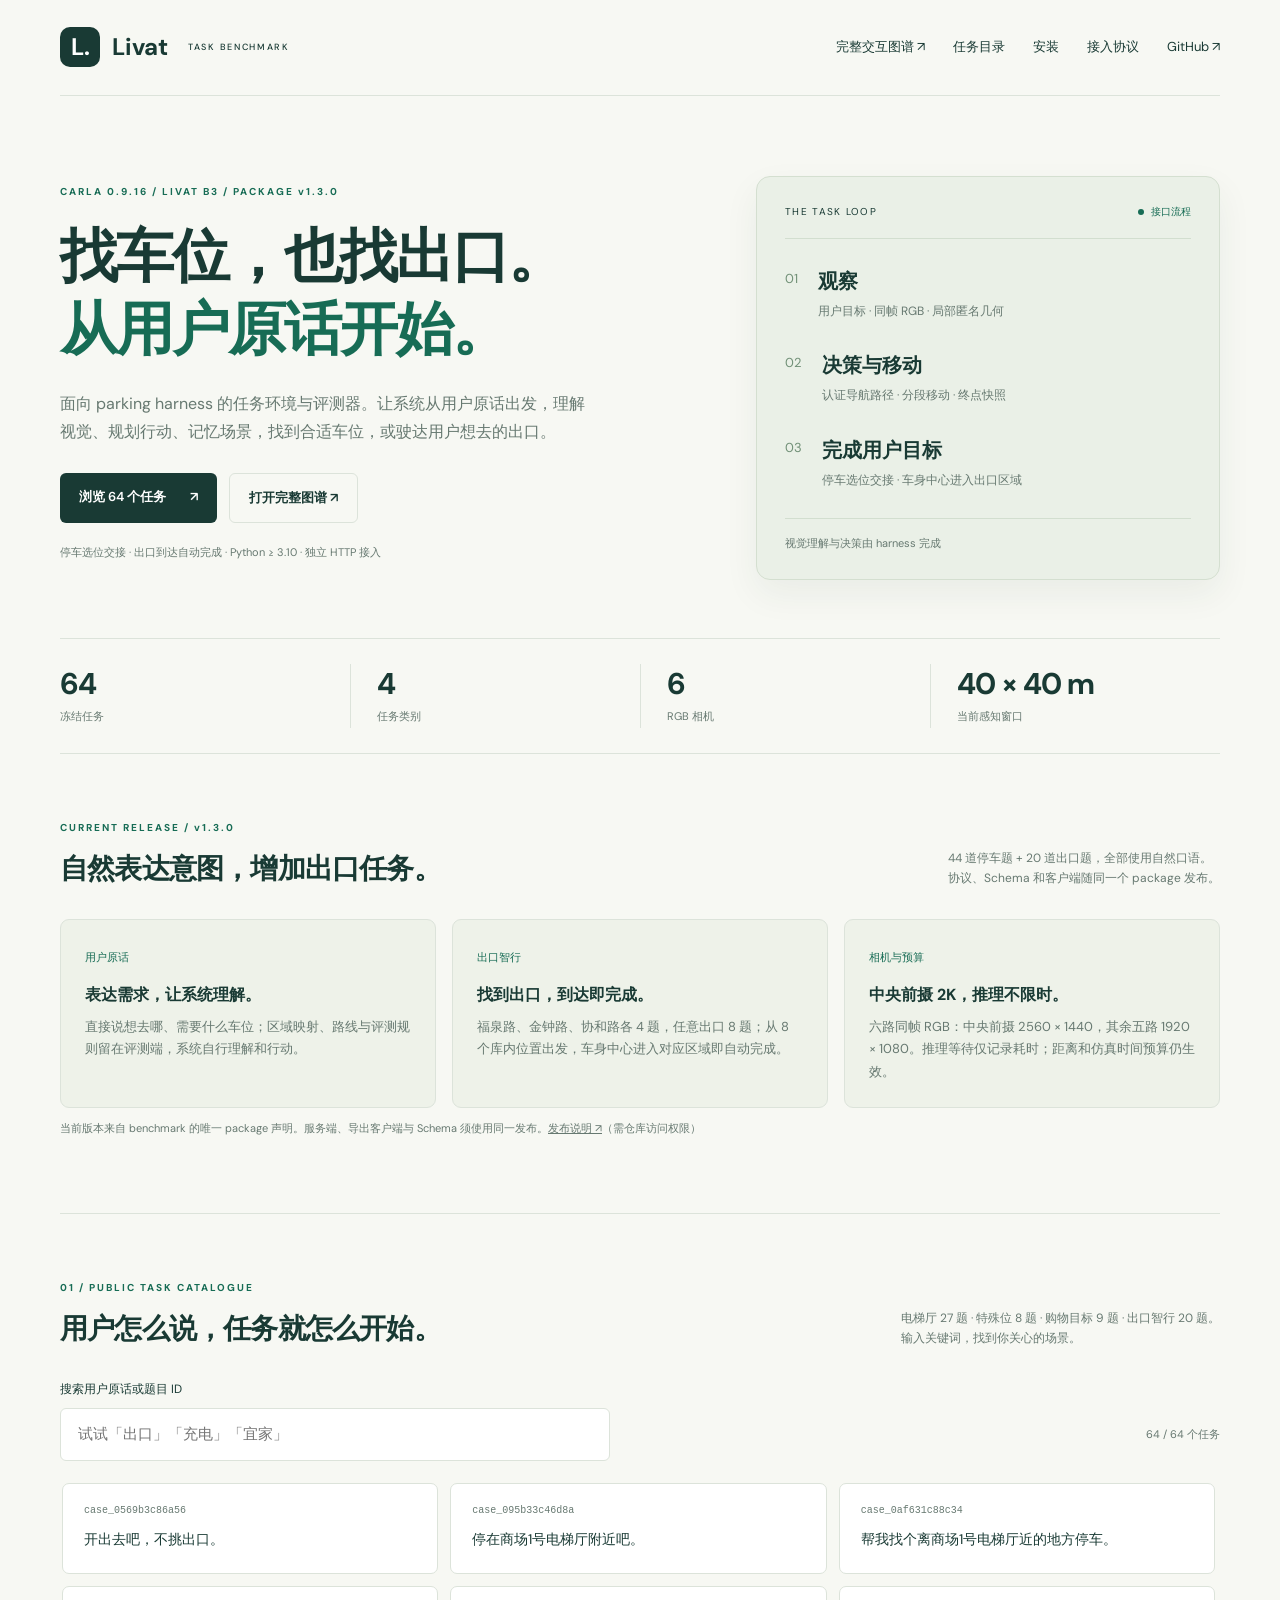
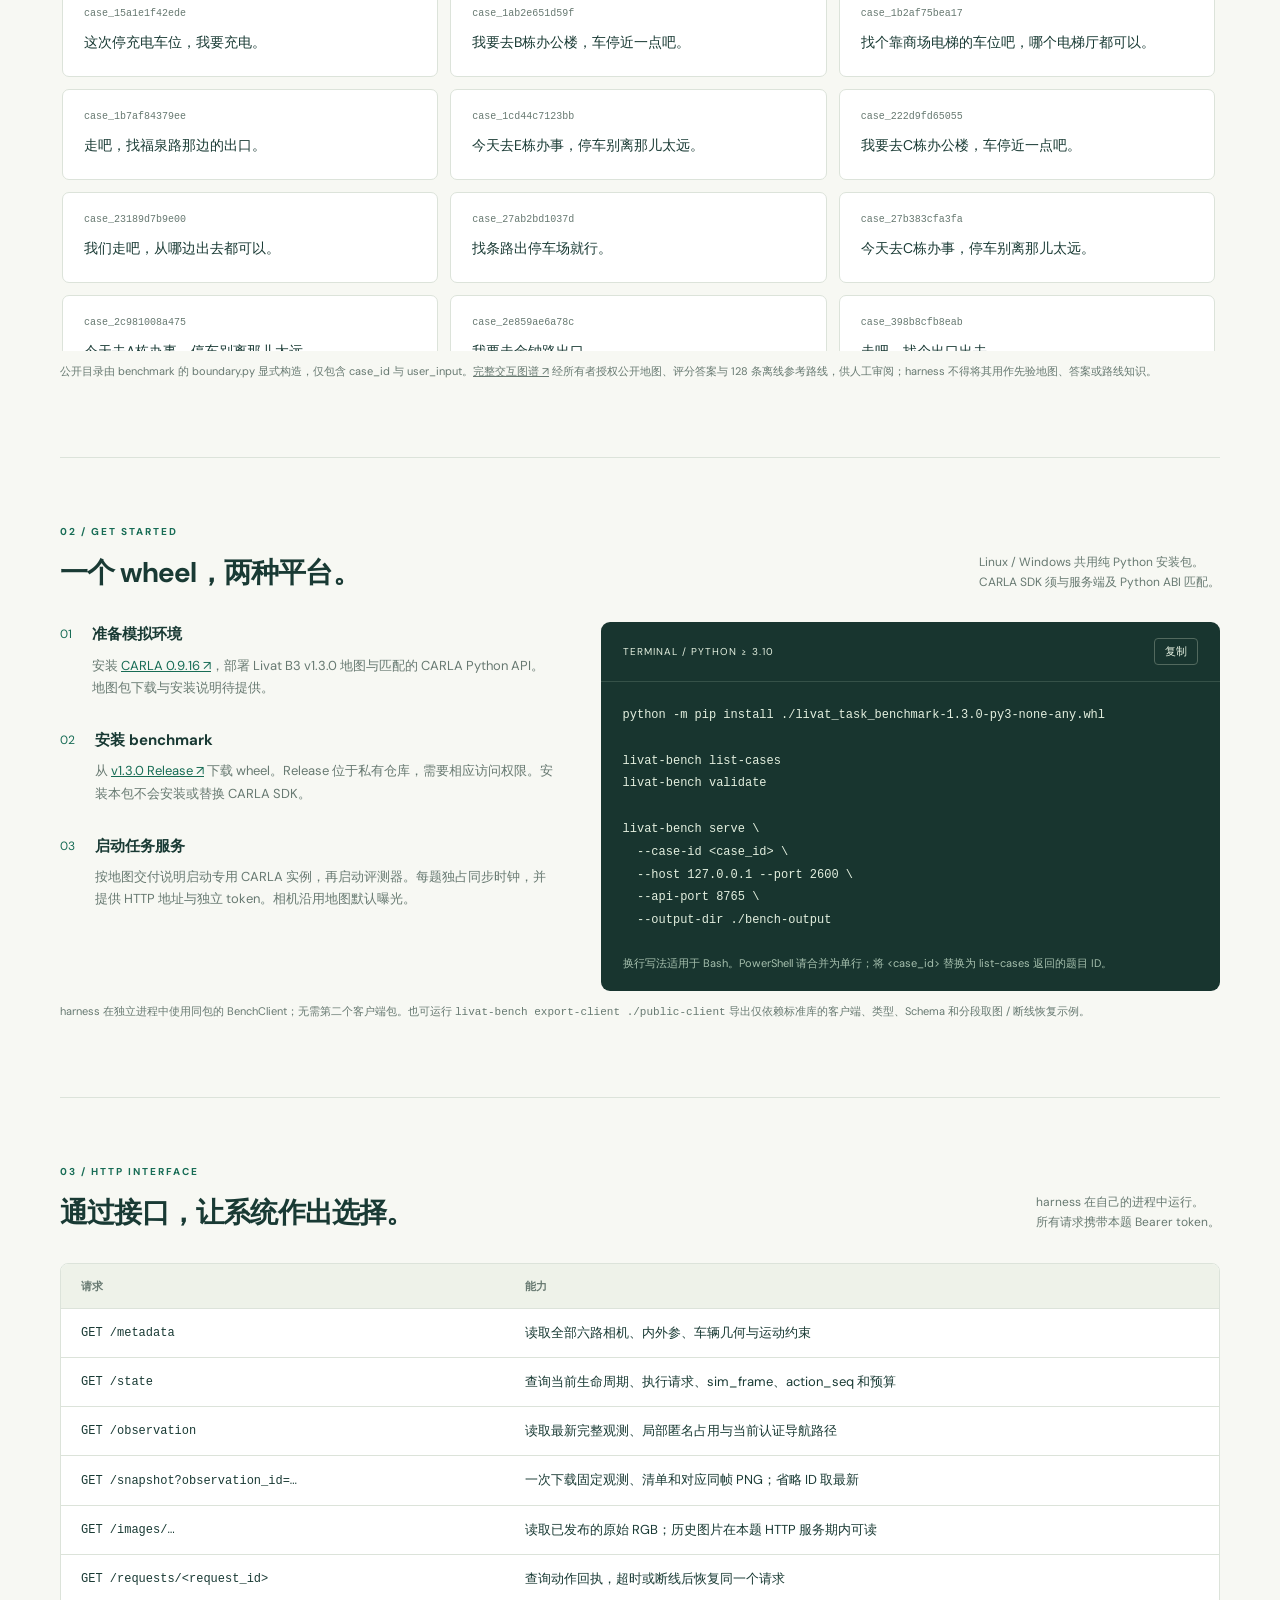
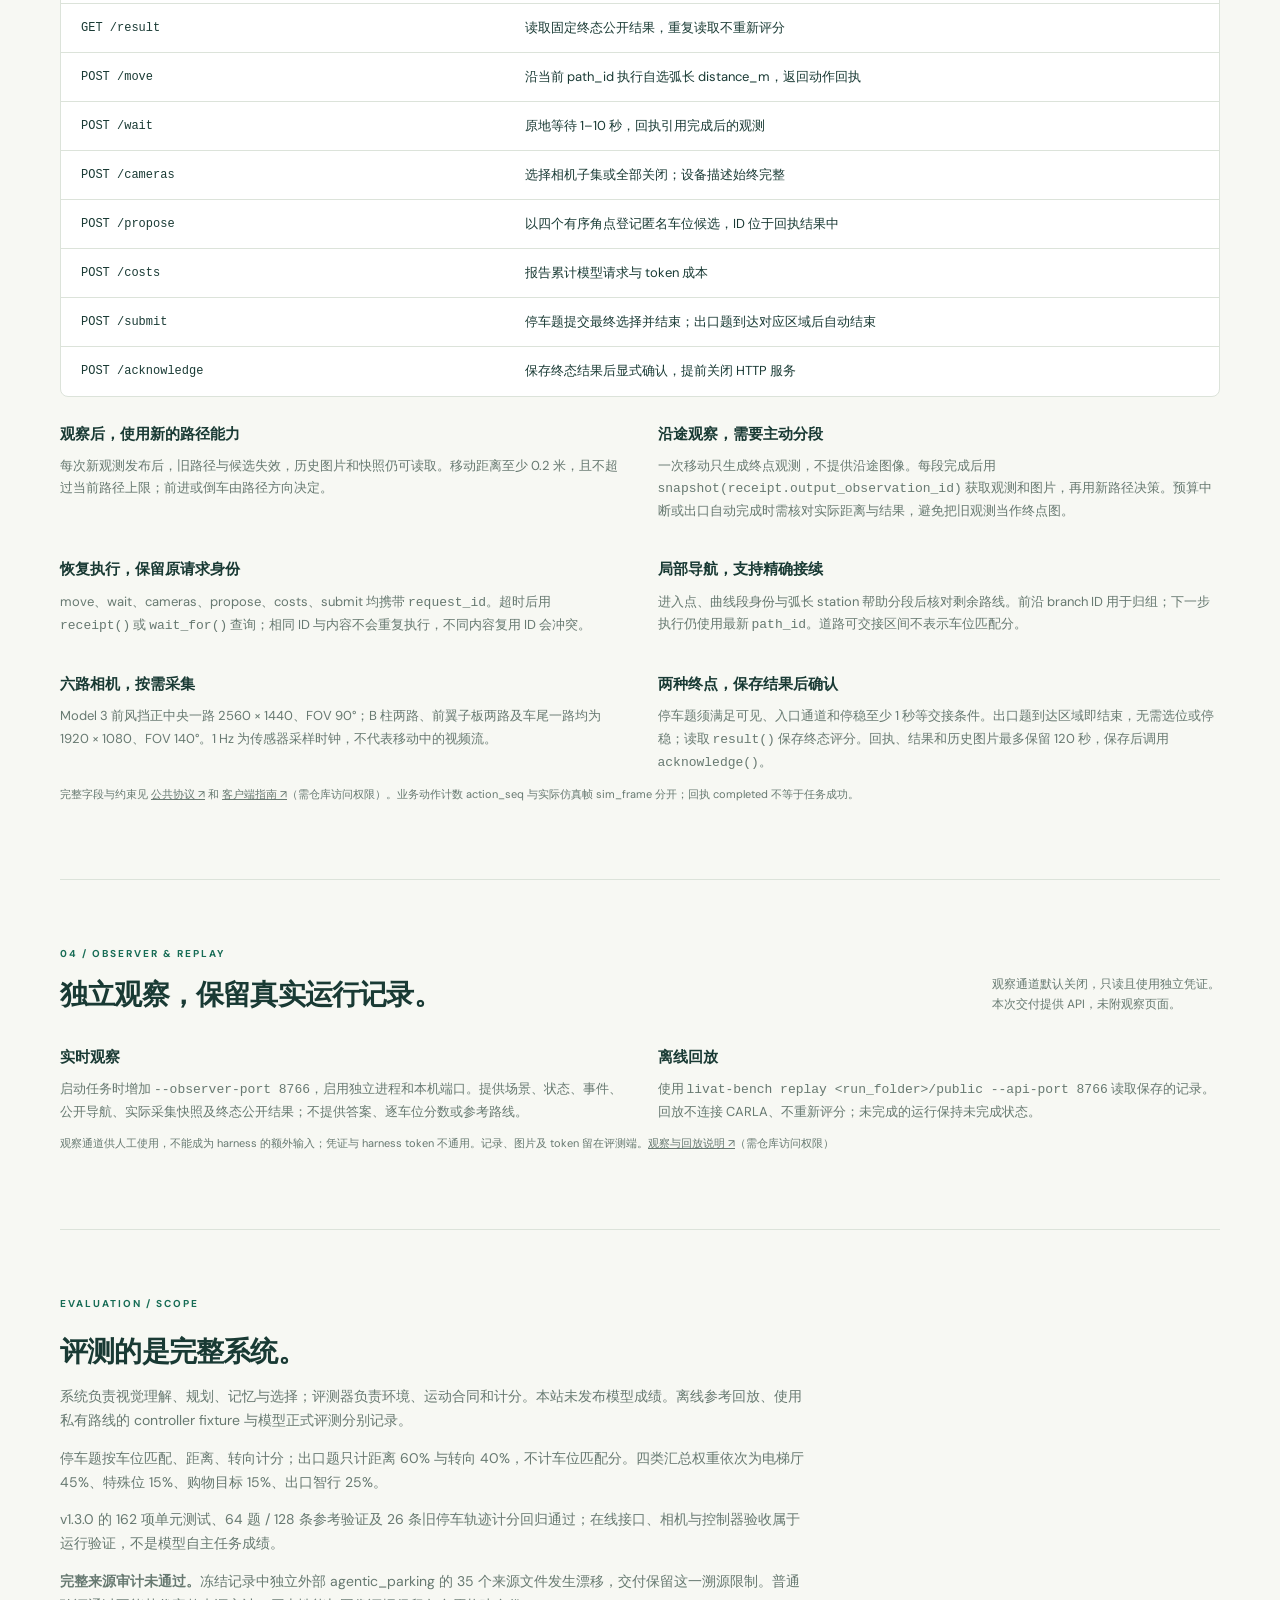
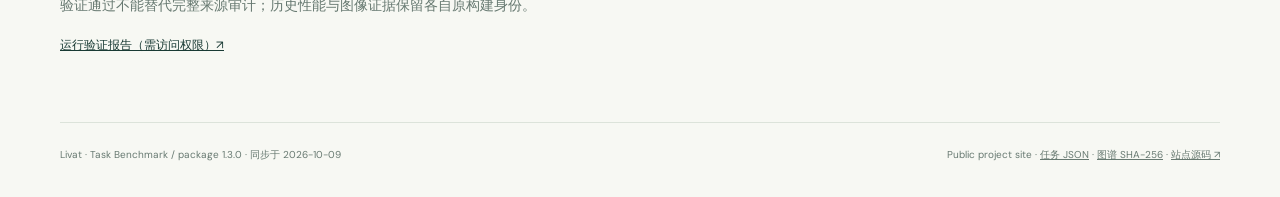
==== index.html @ 6a650c5f "Publish benchmark v1.3.0 with 64 tasks and exit navigation" ====
<!doctype html>
<html lang="zh-CN">
<head>
  <meta charset="utf-8">
  <meta name="viewport" content="width=device-width, initial-scale=1">
  <meta name="description" content="Livat Task Benchmark — 面向 CARLA parking harness 的任务环境与评测器。安装、64 题公开目录、可靠动作回执、终点快照与完整交互图谱。">
  <title>Livat · Task Benchmark</title>
  <link rel="stylesheet" href="styles.css">
  <script src="app.js" defer></script>
</head>
<body>
<header>
  <a class="brand" href="#"><span class="mark">L.</span>Livat <small>TASK BENCHMARK</small></a>
  <nav aria-label="主导航">
    <a href="atlas.html">完整交互图谱 ↗</a>
    <a href="#tasks">任务目录</a>
    <a href="#install">安装</a>
    <a href="#protocol">接入协议</a>
    <a href="https://github.com/Starlento/livat-benchmark-site">GitHub ↗</a>
  </nav>
</header>
<main>
  <section class="hero">
    <div>
      <p class="eyebrow">CARLA 0.9.16 / LIVAT B3 / PACKAGE v1.3.0</p>
      <h1>找车位，也找出口。<br><span>从用户原话开始。</span></h1>
      <p class="intro">面向 parking harness 的任务环境与评测器。让系统从用户原话出发，理解视觉、规划行动、记忆场景，找到合适车位，或驶达用户想去的出口。</p>
      <div class="buttons">
        <a class="primary" href="#tasks">浏览 64 个任务 <span>↗</span></a>
        <a class="secondary" href="atlas.html">打开完整图谱 ↗</a>
      </div>
      <p class="hero-note">停车选位交接 · 出口到达自动完成 · Python ≥ 3.10 · 独立 HTTP 接入</p>
    </div>
    <aside class="flow-card">
      <div class="card-top"><span>THE TASK LOOP</span><span class="live-dot">接口流程</span></div>
      <div class="flow-step"><b>01</b><div><strong>观察</strong><span>用户目标 · 同帧 RGB · 局部匿名几何</span></div></div>
      <div class="flow-step"><b>02</b><div><strong>决策与移动</strong><span>认证导航路径 · 分段移动 · 终点快照</span></div></div>
      <div class="flow-step"><b>03</b><div><strong>完成用户目标</strong><span>停车选位交接 · 车身中心进入出口区域</span></div></div>
      <div class="card-bottom">视觉理解与决策由 harness 完成</div>
    </aside>
  </section>

  <div class="metrics">
    <div><b>64</b><span>冻结任务</span></div>
    <div><b>4</b><span>任务类别</span></div>
    <div><b>6</b><span>RGB 相机</span></div>
    <div><b>40 × 40 m</b><span>当前感知窗口</span></div>
  </div>

  <section id="release">
    <div class="section-head">
      <div><p class="eyebrow">CURRENT RELEASE / v1.3.0</p><h2>自然表达意图，增加出口任务。</h2></div>
      <p>44 道停车题 + 20 道出口题，全部使用自然口语。<br>协议、Schema 和客户端随同一个 package 发布。</p>
    </div>
    <div class="release-grid">
      <article><span class="feature-label">用户原话</span><h3>表达需求，让系统理解。</h3><p>直接说想去哪、需要什么车位；区域映射、路线与评测规则留在评测端，系统自行理解和行动。</p></article>
      <article><span class="feature-label">出口智行</span><h3>找到出口，到达即完成。</h3><p>福泉路、金钟路、协和路各 4 题，任意出口 8 题；从 8 个库内位置出发，车身中心进入对应区域即自动完成。</p></article>
      <article><span class="feature-label">相机与预算</span><h3>中央前摄 2K，推理不限时。</h3><p>六路同帧 RGB：中央前摄 2560 × 1440，其余五路 1920 × 1080。推理等待仅记录耗时；距离和仿真时间预算仍生效。</p></article>
    </div>
    <p class="caption">当前版本来自 benchmark 的唯一 package 声明。服务端、导出客户端与 Schema 须使用同一发布。<a href="https://github.com/Starlento/livat-task-benchmark/blob/v1.3.0/docs/RELEASE_NOTES.md">发布说明 ↗</a>（需仓库访问权限）</p>
  </section>

  <section id="tasks">
    <div class="section-head">
      <div><p class="eyebrow">01 / PUBLIC TASK CATALOGUE</p><h2>用户怎么说，任务就怎么开始。</h2></div>
      <p>电梯厅 27 题 · 特殊位 8 题 · 购物目标 9 题 · 出口智行 20 题。<br>输入关键词，找到你关心的场景。</p>
    </div>
    <label class="search-label" for="search">搜索用户原话或题目 ID</label>
    <div class="search-row"><input type="search" id="search" placeholder="试试「出口」「充电」「宜家」" autocomplete="off"><span id="count" role="status" aria-live="polite">加载任务…</span></div>
    <div id="case-list" class="cases" aria-label="公开任务目录"></div>
    <noscript><p>启用 JavaScript 查看任务目录，或下载 <a href="public-cases.json">公开任务 JSON</a>。</p></noscript>
    <p class="caption">公开目录由 benchmark 的 boundary.py 显式构造，仅包含 case_id 与 user_input。<a href="atlas.html">完整交互图谱 ↗</a> 经所有者授权公开地图、评分答案与 128 条离线参考路线，供人工审阅；harness 不得将其用作先验地图、答案或路线知识。</p>
  </section>

  <section id="install">
    <div class="section-head">
      <div><p class="eyebrow">02 / GET STARTED</p><h2>一个 wheel，两种平台。</h2></div>
      <p>Linux / Windows 共用纯 Python 安装包。<br>CARLA SDK 须与服务端及 Python ABI 匹配。</p>
    </div>
    <div class="install-grid">
      <div class="install-steps">
        <article><span>01</span><div><h3>准备模拟环境</h3><p>安装 <a href="https://github.com/carla-simulator/carla/releases/tag/0.9.16">CARLA 0.9.16 ↗</a>，部署 Livat B3 v1.3.0 地图与匹配的 CARLA Python API。地图包下载与安装说明待提供。</p></div></article>
        <article><span>02</span><div><h3>安装 benchmark</h3><p>从 <a href="https://github.com/Starlento/livat-task-benchmark/releases/tag/v1.3.0">v1.3.0 Release ↗</a> 下载 wheel。Release 位于私有仓库，需要相应访问权限。安装本包不会安装或替换 CARLA SDK。</p></div></article>
        <article><span>03</span><div><h3>启动任务服务</h3><p>按地图交付说明启动专用 CARLA 实例，再启动评测器。每题独占同步时钟，并提供 HTTP 地址与独立 token。相机沿用地图默认曝光。</p></div></article>
      </div>
      <div class="code-card">
        <div class="code-title"><span>TERMINAL / PYTHON ≥ 3.10</span><button id="copy" type="button">复制</button></div>
        <pre><code id="install-code">python -m pip install ./livat_task_benchmark-1.3.0-py3-none-any.whl

livat-bench list-cases
livat-bench validate

livat-bench serve \
  --case-id &lt;case_id&gt; \
  --host 127.0.0.1 --port 2600 \
  --api-port 8765 \
  --output-dir ./bench-output</code></pre>
        <p>换行写法适用于 Bash。PowerShell 请合并为单行；将 &lt;case_id&gt; 替换为 list-cases 返回的题目 ID。</p>
      </div>
    </div>
    <p class="caption">harness 在独立进程中使用同包的 BenchClient；无需第二个客户端包。也可运行 <code>livat-bench export-client ./public-client</code> 导出仅依赖标准库的客户端、类型、Schema 和分段取图 / 断线恢复示例。</p>
  </section>

  <section id="protocol">
    <div class="section-head">
      <div><p class="eyebrow">03 / HTTP INTERFACE</p><h2>通过接口，让系统作出选择。</h2></div>
      <p>harness 在自己的进程中运行。<br>所有请求携带本题 Bearer token。</p>
    </div>
    <div class="table-wrap" tabindex="0" role="region" aria-label="HTTP 接口一览，可横向滚动">
      <table>
        <thead><tr><th scope="col">请求</th><th scope="col">能力</th></tr></thead>
        <tbody>
          <tr><td>GET /metadata</td><td>读取全部六路相机、内外参、车辆几何与运动约束</td></tr>
          <tr><td>GET /state</td><td>查询当前生命周期、执行请求、sim_frame、action_seq 和预算</td></tr>
          <tr><td>GET /observation</td><td>读取最新完整观测、局部匿名占用与当前认证导航路径</td></tr>
          <tr><td>GET /snapshot?observation_id=…</td><td>一次下载固定观测、清单和对应同帧 PNG；省略 ID 取最新</td></tr>
          <tr><td>GET /images/…</td><td>读取已发布的原始 RGB；历史图片在本题 HTTP 服务期内可读</td></tr>
          <tr><td>GET /requests/&lt;request_id&gt;</td><td>查询动作回执，超时或断线后恢复同一个请求</td></tr>
          <tr><td>GET /result</td><td>读取固定终态公开结果，重复读取不重新评分</td></tr>
          <tr><td>POST /move</td><td>沿当前 path_id 执行自选弧长 distance_m，返回动作回执</td></tr>
          <tr><td>POST /wait</td><td>原地等待 1–10 秒，回执引用完成后的观测</td></tr>
          <tr><td>POST /cameras</td><td>选择相机子集或全部关闭；设备描述始终完整</td></tr>
          <tr><td>POST /propose</td><td>以四个有序角点登记匿名车位候选，ID 位于回执结果中</td></tr>
          <tr><td>POST /costs</td><td>报告累计模型请求与 token 成本</td></tr>
          <tr><td>POST /submit</td><td>停车题提交最终选择并结束；出口题到达对应区域后自动结束</td></tr>
          <tr><td>POST /acknowledge</td><td>保存终态结果后显式确认，提前关闭 HTTP 服务</td></tr>
        </tbody>
      </table>
    </div>
    <div class="callouts">
      <article><h3>观察后，使用新的路径能力</h3><p>每次新观测发布后，旧路径与候选失效，历史图片和快照仍可读取。移动距离至少 0.2 米，且不超过当前路径上限；前进或倒车由路径方向决定。</p></article>
      <article><h3>沿途观察，需要主动分段</h3><p>一次移动只生成终点观测，不提供沿途图像。每段完成后用 <code>snapshot(receipt.output_observation_id)</code> 获取观测和图片，再用新路径决策。预算中断或出口自动完成时需核对实际距离与结果，避免把旧观测当作终点图。</p></article>
      <article><h3>恢复执行，保留原请求身份</h3><p>move、wait、cameras、propose、costs、submit 均携带 <code>request_id</code>。超时后用 <code>receipt()</code> 或 <code>wait_for()</code> 查询；相同 ID 与内容不会重复执行，不同内容复用 ID 会冲突。</p></article>
      <article><h3>局部导航，支持精确接续</h3><p>进入点、曲线段身份与弧长 station 帮助分段后核对剩余路线。前沿 branch ID 用于归组；下一步执行仍使用最新 <code>path_id</code>。道路可交接区间不表示车位匹配分。</p></article>
      <article><h3>六路相机，按需采集</h3><p>Model 3 前风挡正中央一路 2560 × 1440、FOV 90°；B 柱两路、前翼子板两路及车尾一路均为 1920 × 1080、FOV 140°。1 Hz 为传感器采样时钟，不代表移动中的视频流。</p></article>
      <article><h3>两种终点，保存结果后确认</h3><p>停车题须满足可见、入口通道和停稳至少 1 秒等交接条件。出口题到达区域即结束，无需选位或停稳；读取 <code>result()</code> 保存终态评分。回执、结果和历史图片最多保留 120 秒，保存后调用 <code>acknowledge()</code>。</p></article>
    </div>
    <p class="caption">完整字段与约束见 <a href="https://github.com/Starlento/livat-task-benchmark/blob/v1.3.0/client/PROTOCOL.md">公共协议 ↗</a> 和 <a href="https://github.com/Starlento/livat-task-benchmark/blob/v1.3.0/docs/CLIENT_GUIDE.md">客户端指南 ↗</a>（需仓库访问权限）。业务动作计数 action_seq 与实际仿真帧 sim_frame 分开；回执 completed 不等于任务成功。</p>
  </section>

  <section id="observer">
    <div class="section-head">
      <div><p class="eyebrow">04 / OBSERVER &amp; REPLAY</p><h2>独立观察，保留真实运行记录。</h2></div>
      <p>观察通道默认关闭，只读且使用独立凭证。<br>本次交付提供 API，未附观察页面。</p>
    </div>
    <div class="callouts">
      <article><h3>实时观察</h3><p>启动任务时增加 <code>--observer-port 8766</code>，启用独立进程和本机端口。提供场景、状态、事件、公开导航、实际采集快照及终态公开结果；不提供答案、逐车位分数或参考路线。</p></article>
      <article><h3>离线回放</h3><p>使用 <code>livat-bench replay &lt;run_folder&gt;/public --api-port 8766</code> 读取保存的记录。回放不连接 CARLA、不重新评分；未完成的运行保持未完成状态。</p></article>
    </div>
    <p class="caption">观察通道供人工使用，不能成为 harness 的额外输入；凭证与 harness token 不通用。记录、图片及 token 留在评测端。<a href="https://github.com/Starlento/livat-task-benchmark/blob/v1.3.0/docs/OBSERVER.md">观察与回放说明 ↗</a>（需仓库访问权限）</p>
  </section>

  <section class="evaluation">
    <p class="eyebrow">EVALUATION / SCOPE</p>
    <h2>评测的是完整系统。</h2>
    <p>系统负责视觉理解、规划、记忆与选择；评测器负责环境、运动合同和计分。本站未发布模型成绩。离线参考回放、使用私有路线的 controller fixture 与模型正式评测分别记录。</p>
    <p>停车题按车位匹配、距离、转向计分；出口题只计距离 60% 与转向 40%，不计车位匹配分。四类汇总权重依次为电梯厅 45%、特殊位 15%、购物目标 15%、出口智行 25%。</p>
    <p>v1.3.0 的 162 项单元测试、64 题 / 128 条参考验证及 26 条旧停车轨迹计分回归通过；在线接口、相机与控制器验收属于运行验证，不是模型自主任务成绩。</p>
    <p><strong>完整来源审计未通过。</strong>冻结记录中独立外部 agentic_parking 的 35 个来源文件发生漂移，交付保留这一溯源限制。普通验证通过不能替代完整来源审计；历史性能与图像证据保留各自原构建身份。</p>
    <a href="https://github.com/Starlento/livat-task-benchmark/blob/v1.3.0/docs/RUNTIME_VALIDATION.md">运行验证报告（需访问权限）↗</a>
  </section>
</main>
<footer>
  <span>Livat · Task Benchmark / package 1.3.0 · 同步于 2026-10-09</span>
  <span>Public project site · <a href="public-cases.json">任务 JSON</a> · <a href="atlas-sha256.txt">图谱 SHA-256</a> · <a href="https://github.com/Starlento/livat-benchmark-site">站点源码 ↗</a></span>
</footer>
</body>
</html>
---- styles.css ----
@import url('https://fonts.googleapis.com/css2?family=DM+Sans:wght@400;500;600;700&display=swap');
:root{--paper:#f7f8f3;--ink:#193a34;--muted:#677971;--line:#dce3da;--accent:#176c55}*{box-sizing:border-box}html{scroll-behavior:smooth;scroll-padding-top:24px}body{margin:0;background:var(--paper);color:var(--ink);font:15px/1.7 "DM Sans","Segoe UI","Microsoft YaHei",sans-serif}a{color:inherit;text-decoration:none}a:hover{text-decoration:underline}button,input{font:inherit}a:focus-visible,button:focus-visible,input:focus-visible{outline:3px solid #bd752e;outline-offset:4px}header,main,footer{max-width:1160px;margin:auto}header{display:flex;justify-content:space-between;align-items:center;padding:27px 0;border-bottom:1px solid var(--line)}.brand{display:flex;align-items:center;gap:12px;font-weight:700;font-size:24px}.mark{display:grid;place-items:center;background:var(--ink);color:white;width:40px;height:40px;border-radius:10px}.brand small{font-size:9px;letter-spacing:1.7px;margin-left:8px;font-weight:500}nav{display:flex;gap:28px;font-size:13px}.hero{display:grid;grid-template-columns:1.35fr 1fr;gap:70px;align-items:center;padding:80px 0 58px}.eyebrow{font-size:10px;letter-spacing:2px;font-weight:700;color:var(--accent);margin:0 0 20px}h1{font-size:clamp(36px,4.8vw,58px);line-height:1.25;letter-spacing:-2px;margin:0 0 25px}h1 span{color:var(--accent)}.intro{color:var(--muted);max-width:530px;font-size:16px}.buttons{display:flex;gap:12px;margin:28px 0 20px}.primary,.secondary{padding:13px 19px;border-radius:6px;font-weight:600;font-size:13px}.primary{background:var(--ink);color:white;display:flex;gap:24px}.secondary{border:1px solid var(--line)}.hero-note{font-size:11px;color:var(--muted)}.flow-card{background:#eaf0e7;padding:26px 28px;border:1px solid #d4dfd0;border-radius:14px;box-shadow:0 14px 35px #1a3c3410}.card-top{display:flex;justify-content:space-between;border-bottom:1px solid #d2decf;padding-bottom:18px;font-size:10px;letter-spacing:1.3px}.live-dot{color:var(--accent);letter-spacing:0}.live-dot:before{content:"";display:inline-block;width:6px;height:6px;border-radius:50%;background:var(--accent);margin-right:7px}.flow-step{display:flex;gap:20px;padding-top:25px}.flow-step b{font-size:13px;font-weight:400;color:#719077;padding-top:4px}.flow-step strong{display:block;font-size:20px}.flow-step span{font-size:12px;color:var(--muted)}.card-bottom{border-top:1px solid #d2decf;margin-top:26px;padding-top:15px;font-size:11px;color:var(--muted)}.metrics{display:grid;grid-template-columns:repeat(4,1fr);border-top:1px solid var(--line);border-bottom:1px solid var(--line);padding:25px 0}.metrics div{padding-left:26px;border-left:1px solid var(--line)}.metrics div:first-child{padding:0;border:0}.metrics b{display:block;font-size:30px;letter-spacing:-1px;line-height:1.3}.metrics span{font-size:11px;color:var(--muted)}section[id]{padding:65px 0;border-bottom:1px solid var(--line)}.section-head{display:flex;justify-content:space-between;gap:30px;align-items:end;margin-bottom:30px}.section-head .eyebrow{margin-bottom:13px}h2{font-size:28px;letter-spacing:-.8px;margin:0;line-height:1.4}.section-head>p{font-size:12px;color:var(--muted);margin:0}.search-label{font-size:12px;display:block;margin-bottom:9px}.search-row{display:flex;align-items:center;justify-content:space-between;gap:20px;margin-bottom:20px}.search-row input{max-width:550px;width:100%;border:1px solid var(--line);background:white;padding:13px 17px;border-radius:6px;color:var(--ink)}.search-row span,.caption{font-size:11px;color:var(--muted)}.cases{display:grid;grid-template-columns:repeat(3,1fr);gap:12px;max-height:470px;overflow:auto;padding:2px 5px 2px 2px}.case{background:white;border:1px solid var(--line);padding:21px;border-radius:7px}.case small{font:10px Consolas,monospace;color:var(--muted);display:block}.case p{font-size:14px;margin:12px 0 0}.empty{grid-column:1/-1;padding:25px}.install-grid{display:grid;grid-template-columns:1fr 1.25fr;gap:45px}.install-steps article{display:flex;gap:20px;margin-bottom:22px}.install-steps article>span{font-size:12px;color:var(--accent);padding-top:2px}.install-steps h3{font-size:15px;margin:0}.install-steps p{font-size:13px;color:var(--muted);margin:7px 0}.install-steps a{color:var(--accent);text-decoration:underline}.code-card{background:#18352f;color:#e3efdf;border-radius:9px;overflow:hidden}.code-title{display:flex;justify-content:space-between;align-items:center;padding:16px 22px;border-bottom:1px solid #355148;font-size:10px;letter-spacing:1px}.code-title button{background:transparent;border:1px solid #52695e;border-radius:4px;color:inherit;font-size:11px;padding:3px 10px;cursor:pointer}pre{margin:0;padding:22px;overflow:auto;white-space:pre;font:12px/1.9 Consolas,monospace}.code-card p{font-size:11px;color:#a6c0ae;padding:0 22px 18px;margin:0}.table-wrap{overflow:auto;border:1px solid var(--line);border-radius:8px;background:white}table{border-collapse:collapse;width:100%;text-align:left}th{background:#eef2e9;color:var(--muted);font-size:11px}th,td{padding:13px 20px;border-bottom:1px solid var(--line)}tr:last-child td{border:0}td{font-size:13px}td:first-child{font:12px Consolas,monospace;white-space:nowrap}.callouts{display:grid;grid-template-columns:1fr 1fr;gap:35px;margin-top:25px}.callouts h3{font-size:15px;margin:0}.callouts p{color:var(--muted);font-size:13px;margin:8px 0 0}.evaluation{padding:65px 0;max-width:750px}.evaluation p:not(.eyebrow){color:var(--muted);font-size:14px}.evaluation a{font-size:12px;text-decoration:underline}footer{border-top:1px solid var(--line);display:flex;justify-content:space-between;padding:23px 0 40px;color:var(--muted);font-size:10px}footer a{text-decoration:underline}@media(max-width:1220px){header,main,footer{margin-left:30px;margin-right:30px}}@media(max-width:760px){header{flex-wrap:wrap;gap:18px;padding:20px 0}.brand small{display:none}nav{gap:20px;flex-wrap:wrap}.hero{grid-template-columns:1fr;gap:28px;padding:42px 0}.metrics{grid-template-columns:1fr 1fr;gap:22px}.metrics div:nth-child(3){border:0;padding:0}.metrics b{font-size:25px}.section-head{display:block}.section-head>p{margin-top:16px}h2{font-size:24px}.cases{grid-template-columns:1fr}.install-grid,.callouts{grid-template-columns:1fr;gap:24px}footer{flex-direction:column;gap:10px}header,main,footer{margin-left:20px;margin-right:20px}section[id]{padding:44px 0}}

/* Release overview and long interface identifiers. */
.release-grid{display:grid;grid-template-columns:repeat(3,minmax(0,1fr));gap:16px}
.release-grid article{padding:24px;border:1px solid var(--line);border-radius:9px;background:#eef2e9}
.feature-label{font-size:11px;color:var(--accent)}
.release-grid h3{font-size:16px;margin:12px 0 8px}
.release-grid p{font-size:13px;color:var(--muted);margin:0}
code{font-family:Consolas,monospace;overflow-wrap:anywhere}
pre code{overflow-wrap:normal}
.caption a{text-decoration:underline}
.table-wrap:focus-visible{outline:3px solid #bd752e;outline-offset:4px}
.search-row span{flex-shrink:0}
.hero>div,.flow-card,.install-grid>*{min-width:0}
@media(max-width:760px){.release-grid{grid-template-columns:1fr}.buttons{flex-wrap:wrap}td:last-child{min-width:220px}.search-row{gap:12px}}
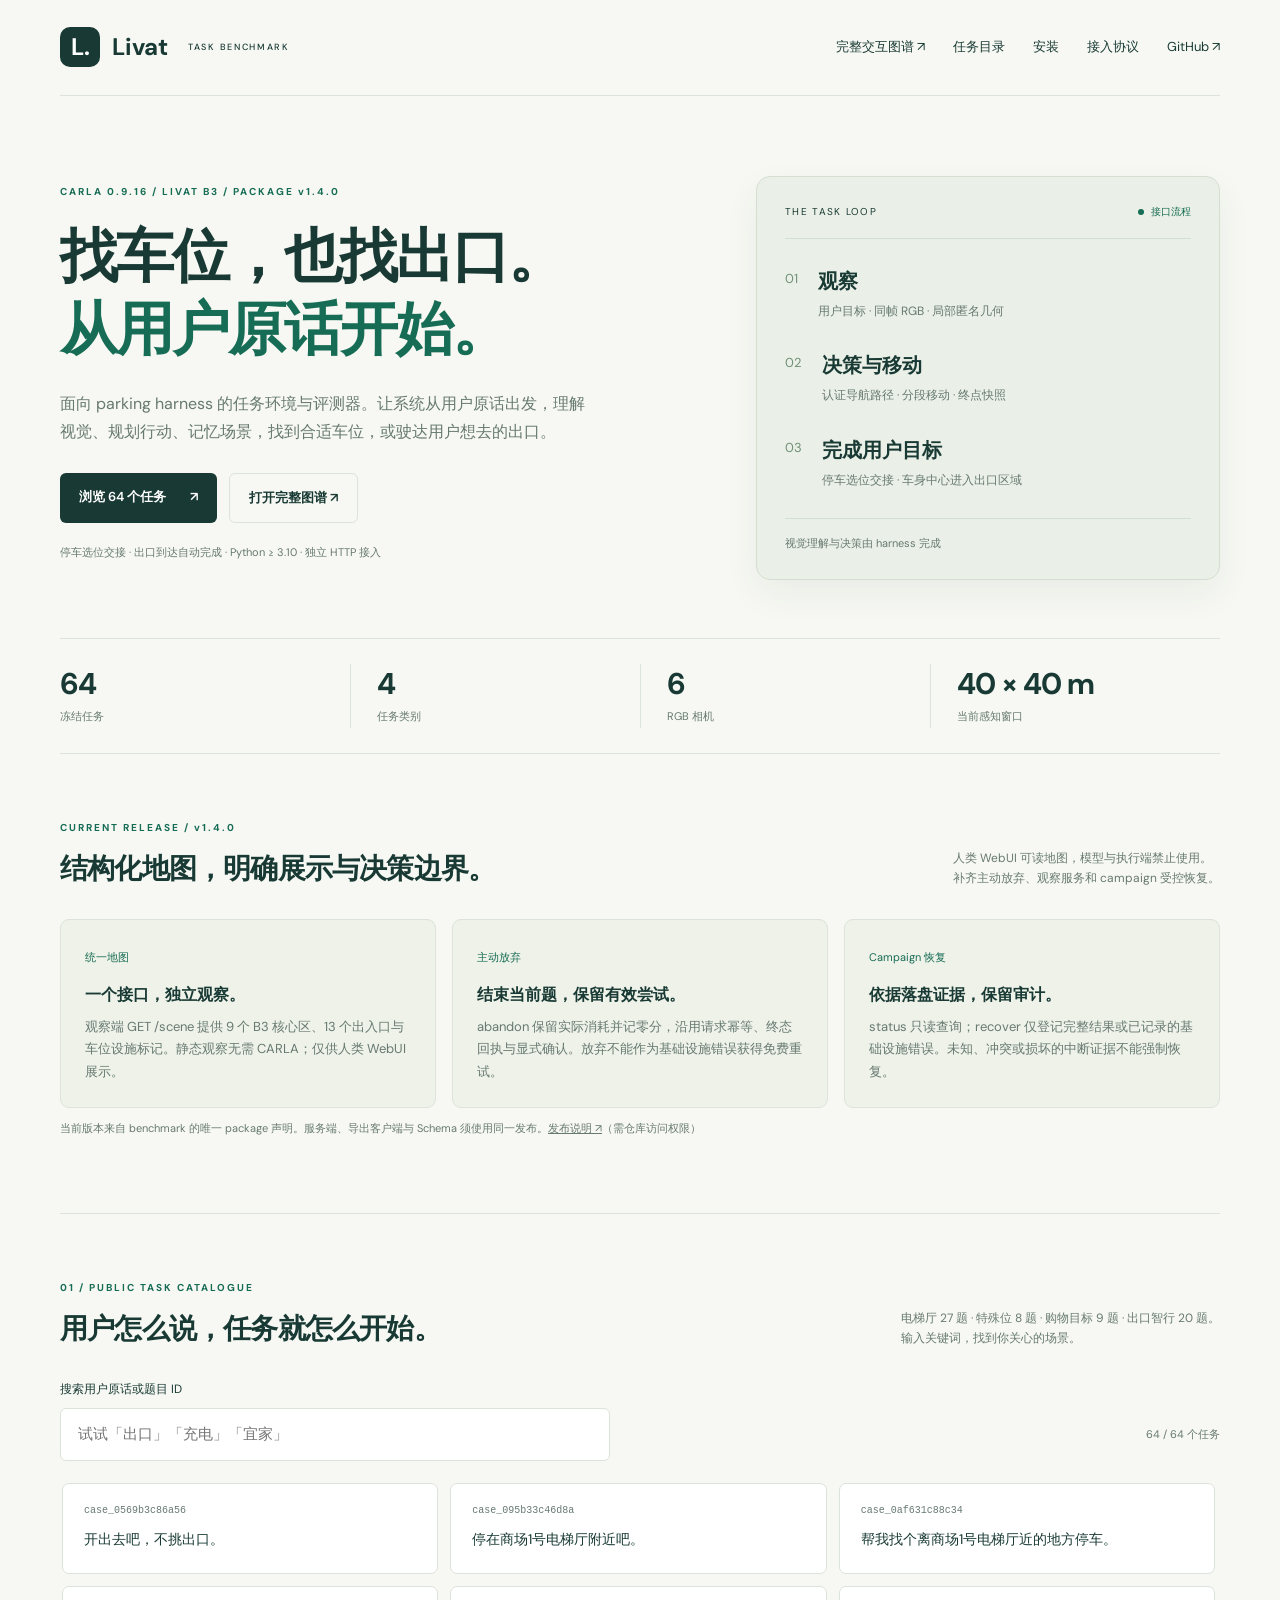
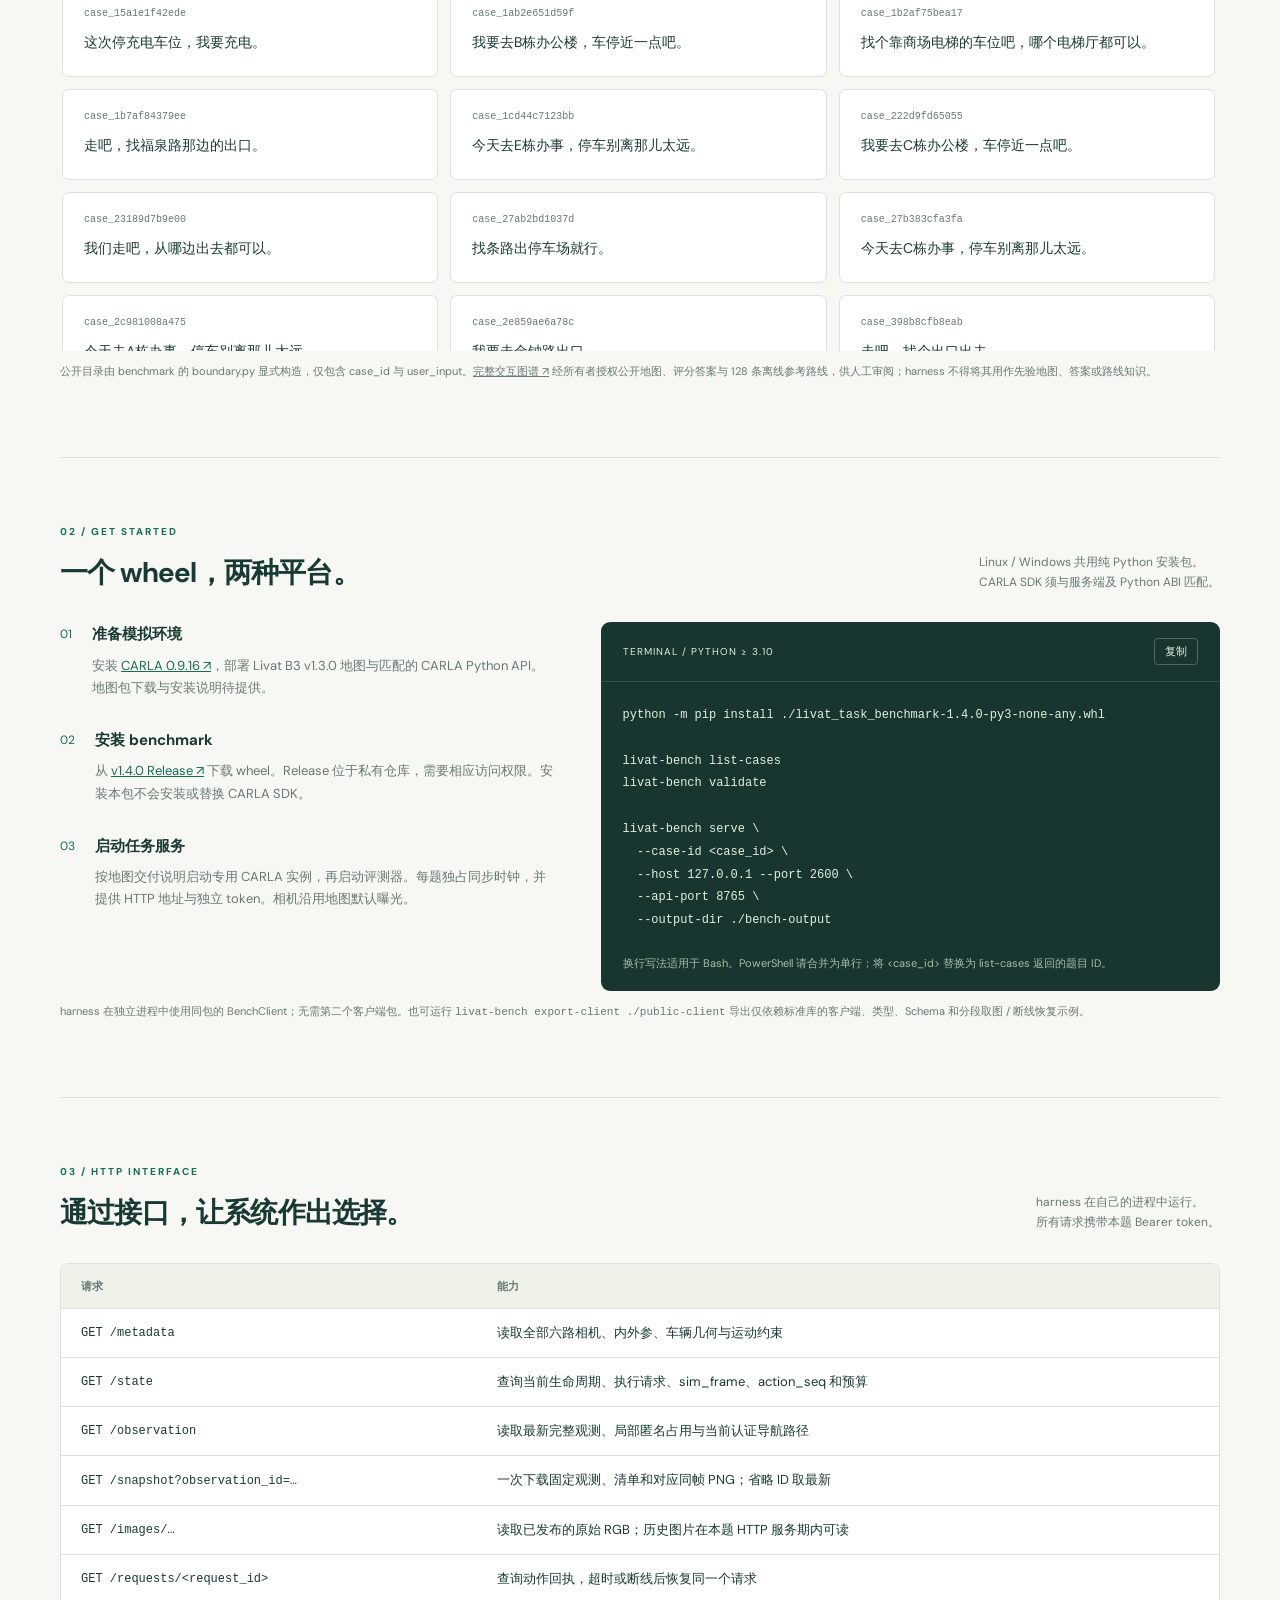
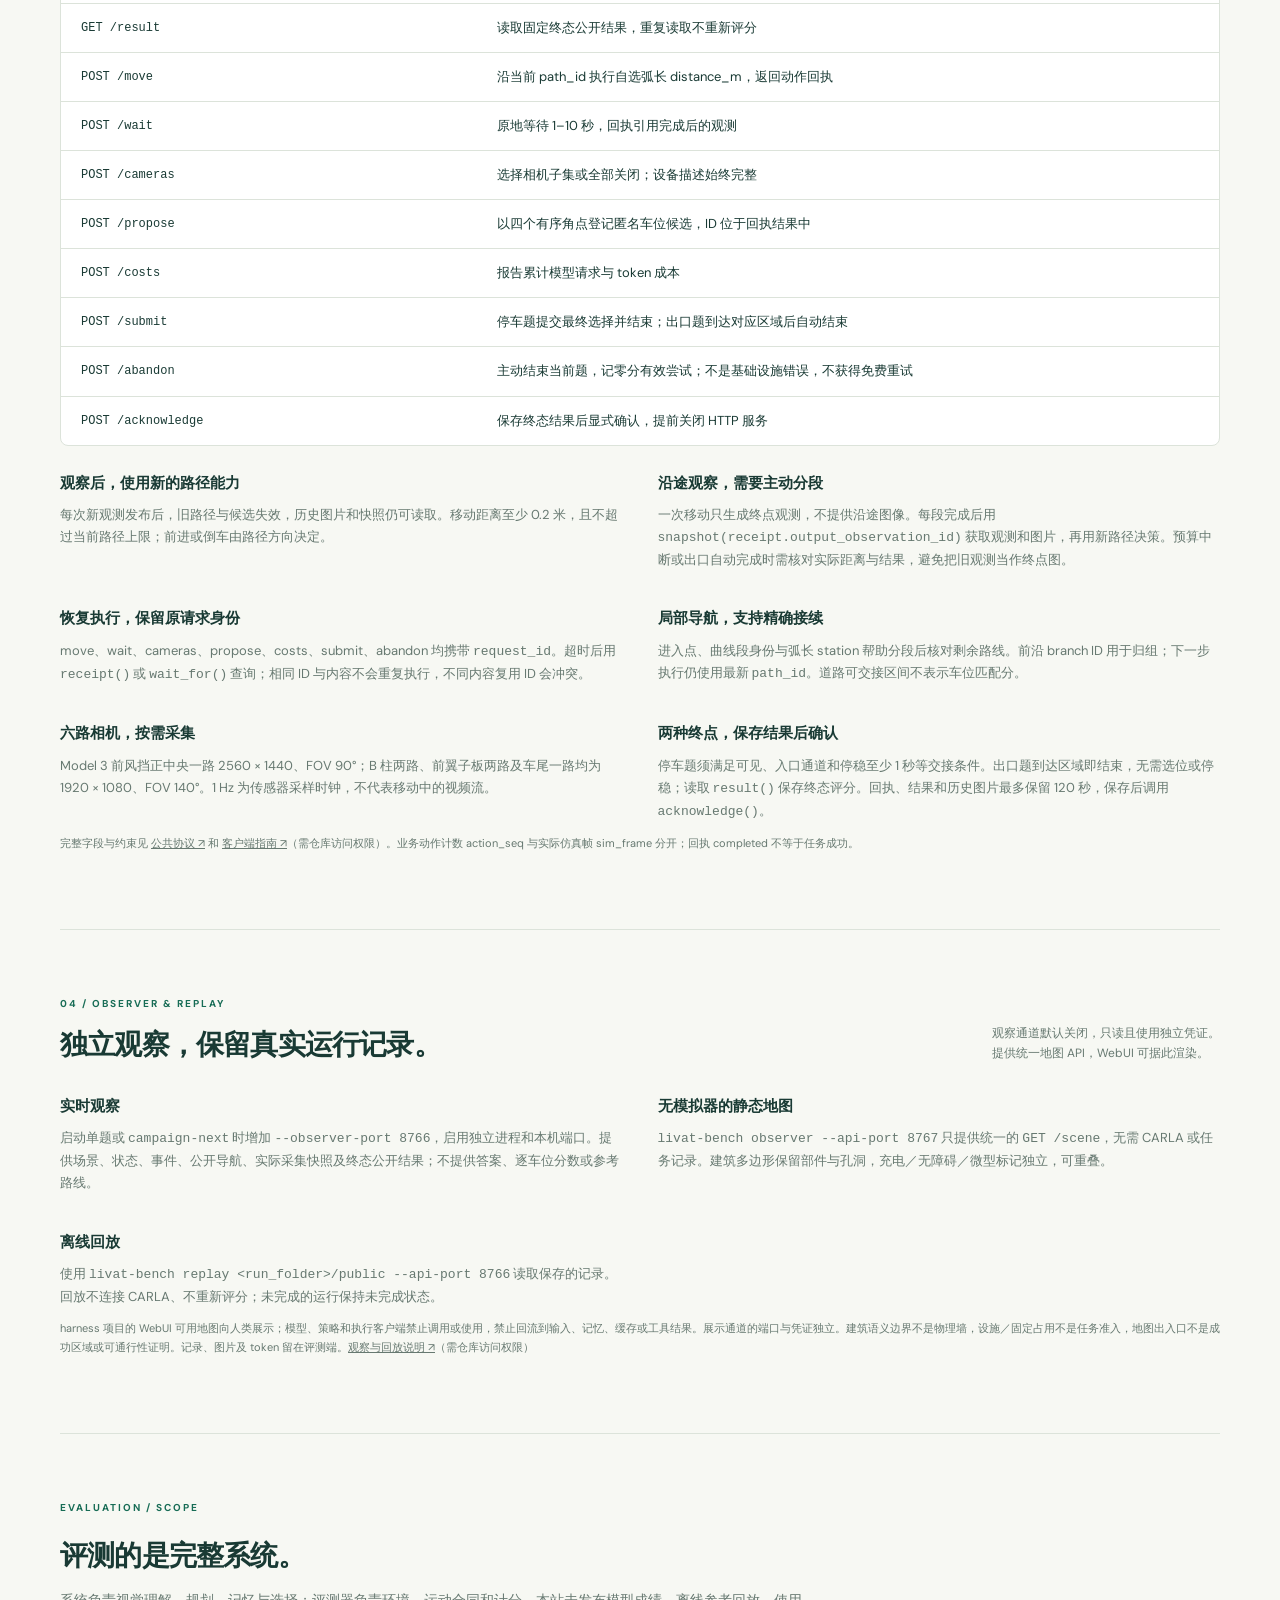
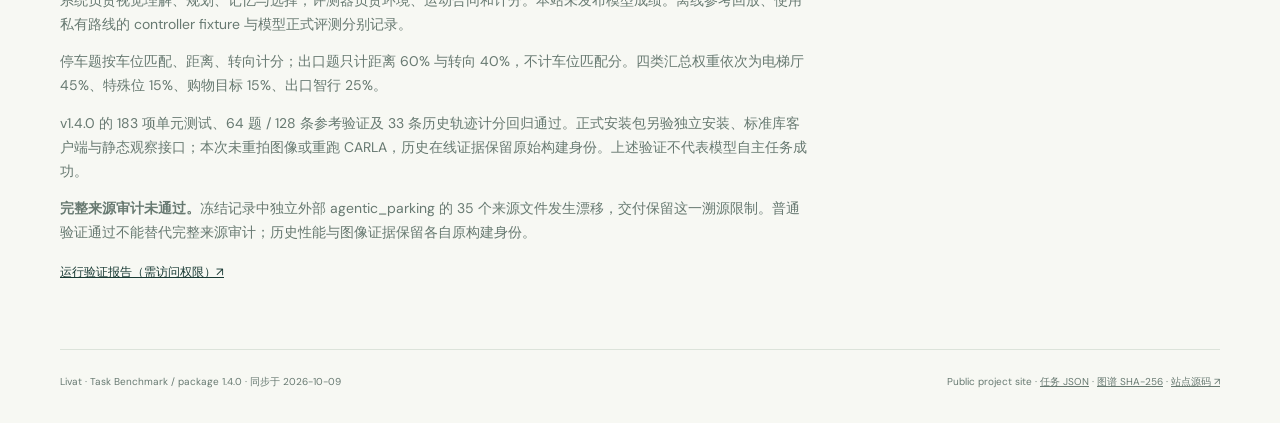
==== commit d3ff50e1: "Publish benchmark v1.4.0 with observer boundaries and campaign recovery" ====
--- a/index.html
+++ b/index.html
@@ -22,7 +22,7 @@
 <main>
   <section class="hero">
     <div>
-      <p class="eyebrow">CARLA 0.9.16 / LIVAT B3 / PACKAGE v1.3.0</p>
+      <p class="eyebrow">CARLA 0.9.16 / LIVAT B3 / PACKAGE v1.4.0</p>
       <h1>找车位，也找出口。<br><span>从用户原话开始。</span></h1>
       <p class="intro">面向 parking harness 的任务环境与评测器。让系统从用户原话出发，理解视觉、规划行动、记忆场景，找到合适车位，或驶达用户想去的出口。</p>
       <div class="buttons">
@@ -49,15 +49,15 @@
 
   <section id="release">
     <div class="section-head">
-      <div><p class="eyebrow">CURRENT RELEASE / v1.3.0</p><h2>自然表达意图，增加出口任务。</h2></div>
-      <p>44 道停车题 + 20 道出口题，全部使用自然口语。<br>协议、Schema 和客户端随同一个 package 发布。</p>
+      <div><p class="eyebrow">CURRENT RELEASE / v1.4.0</p><h2>结构化地图，明确展示与决策边界。</h2></div>
+      <p>人类 WebUI 可读地图，模型与执行端禁止使用。<br>补齐主动放弃、观察服务和 campaign 受控恢复。</p>
     </div>
     <div class="release-grid">
-      <article><span class="feature-label">用户原话</span><h3>表达需求，让系统理解。</h3><p>直接说想去哪、需要什么车位；区域映射、路线与评测规则留在评测端，系统自行理解和行动。</p></article>
-      <article><span class="feature-label">出口智行</span><h3>找到出口，到达即完成。</h3><p>福泉路、金钟路、协和路各 4 题，任意出口 8 题；从 8 个库内位置出发，车身中心进入对应区域即自动完成。</p></article>
-      <article><span class="feature-label">相机与预算</span><h3>中央前摄 2K，推理不限时。</h3><p>六路同帧 RGB：中央前摄 2560 × 1440，其余五路 1920 × 1080。推理等待仅记录耗时；距离和仿真时间预算仍生效。</p></article>
+      <article><span class="feature-label">统一地图</span><h3>一个接口，独立观察。</h3><p>观察端 GET /scene 提供 9 个 B3 核心区、13 个出入口与车位设施标记。静态观察无需 CARLA；仅供人类 WebUI 展示。</p></article>
+      <article><span class="feature-label">主动放弃</span><h3>结束当前题，保留有效尝试。</h3><p>abandon 保留实际消耗并记零分，沿用请求幂等、终态回执与显式确认。放弃不能作为基础设施错误获得免费重试。</p></article>
+      <article><span class="feature-label">Campaign 恢复</span><h3>依据落盘证据，保留审计。</h3><p>status 只读查询；recover 仅登记完整结果或已记录的基础设施错误。未知、冲突或损坏的中断证据不能强制恢复。</p></article>
     </div>
-    <p class="caption">当前版本来自 benchmark 的唯一 package 声明。服务端、导出客户端与 Schema 须使用同一发布。<a href="https://github.com/Starlento/livat-task-benchmark/blob/v1.3.0/docs/RELEASE_NOTES.md">发布说明 ↗</a>（需仓库访问权限）</p>
+    <p class="caption">当前版本来自 benchmark 的唯一 package 声明。服务端、导出客户端与 Schema 须使用同一发布。<a href="https://github.com/Starlento/livat-task-benchmark/blob/v1.4.0/docs/RELEASE_NOTES.md">发布说明 ↗</a>（需仓库访问权限）</p>
   </section>
 
   <section id="tasks">
@@ -80,12 +80,12 @@
     <div class="install-grid">
       <div class="install-steps">
         <article><span>01</span><div><h3>准备模拟环境</h3><p>安装 <a href="https://github.com/carla-simulator/carla/releases/tag/0.9.16">CARLA 0.9.16 ↗</a>，部署 Livat B3 v1.3.0 地图与匹配的 CARLA Python API。地图包下载与安装说明待提供。</p></div></article>
-        <article><span>02</span><div><h3>安装 benchmark</h3><p>从 <a href="https://github.com/Starlento/livat-task-benchmark/releases/tag/v1.3.0">v1.3.0 Release ↗</a> 下载 wheel。Release 位于私有仓库，需要相应访问权限。安装本包不会安装或替换 CARLA SDK。</p></div></article>
+        <article><span>02</span><div><h3>安装 benchmark</h3><p>从 <a href="https://github.com/Starlento/livat-task-benchmark/releases/tag/v1.4.0">v1.4.0 Release ↗</a> 下载 wheel。Release 位于私有仓库，需要相应访问权限。安装本包不会安装或替换 CARLA SDK。</p></div></article>
         <article><span>03</span><div><h3>启动任务服务</h3><p>按地图交付说明启动专用 CARLA 实例，再启动评测器。每题独占同步时钟，并提供 HTTP 地址与独立 token。相机沿用地图默认曝光。</p></div></article>
       </div>
       <div class="code-card">
         <div class="code-title"><span>TERMINAL / PYTHON ≥ 3.10</span><button id="copy" type="button">复制</button></div>
-        <pre><code id="install-code">python -m pip install ./livat_task_benchmark-1.3.0-py3-none-any.whl
+        <pre><code id="install-code">python -m pip install ./livat_task_benchmark-1.4.0-py3-none-any.whl
 
 livat-bench list-cases
 livat-bench validate
@@ -123,6 +123,7 @@
           <tr><td>POST /propose</td><td>以四个有序角点登记匿名车位候选，ID 位于回执结果中</td></tr>
           <tr><td>POST /costs</td><td>报告累计模型请求与 token 成本</td></tr>
           <tr><td>POST /submit</td><td>停车题提交最终选择并结束；出口题到达对应区域后自动结束</td></tr>
+          <tr><td>POST /abandon</td><td>主动结束当前题，记零分有效尝试；不是基础设施错误，不获得免费重试</td></tr>
           <tr><td>POST /acknowledge</td><td>保存终态结果后显式确认，提前关闭 HTTP 服务</td></tr>
         </tbody>
       </table>
@@ -130,24 +131,25 @@
     <div class="callouts">
       <article><h3>观察后，使用新的路径能力</h3><p>每次新观测发布后，旧路径与候选失效，历史图片和快照仍可读取。移动距离至少 0.2 米，且不超过当前路径上限；前进或倒车由路径方向决定。</p></article>
       <article><h3>沿途观察，需要主动分段</h3><p>一次移动只生成终点观测，不提供沿途图像。每段完成后用 <code>snapshot(receipt.output_observation_id)</code> 获取观测和图片，再用新路径决策。预算中断或出口自动完成时需核对实际距离与结果，避免把旧观测当作终点图。</p></article>
-      <article><h3>恢复执行，保留原请求身份</h3><p>move、wait、cameras、propose、costs、submit 均携带 <code>request_id</code>。超时后用 <code>receipt()</code> 或 <code>wait_for()</code> 查询；相同 ID 与内容不会重复执行，不同内容复用 ID 会冲突。</p></article>
+      <article><h3>恢复执行，保留原请求身份</h3><p>move、wait、cameras、propose、costs、submit、abandon 均携带 <code>request_id</code>。超时后用 <code>receipt()</code> 或 <code>wait_for()</code> 查询；相同 ID 与内容不会重复执行，不同内容复用 ID 会冲突。</p></article>
       <article><h3>局部导航，支持精确接续</h3><p>进入点、曲线段身份与弧长 station 帮助分段后核对剩余路线。前沿 branch ID 用于归组；下一步执行仍使用最新 <code>path_id</code>。道路可交接区间不表示车位匹配分。</p></article>
       <article><h3>六路相机，按需采集</h3><p>Model 3 前风挡正中央一路 2560 × 1440、FOV 90°；B 柱两路、前翼子板两路及车尾一路均为 1920 × 1080、FOV 140°。1 Hz 为传感器采样时钟，不代表移动中的视频流。</p></article>
       <article><h3>两种终点，保存结果后确认</h3><p>停车题须满足可见、入口通道和停稳至少 1 秒等交接条件。出口题到达区域即结束，无需选位或停稳；读取 <code>result()</code> 保存终态评分。回执、结果和历史图片最多保留 120 秒，保存后调用 <code>acknowledge()</code>。</p></article>
     </div>
-    <p class="caption">完整字段与约束见 <a href="https://github.com/Starlento/livat-task-benchmark/blob/v1.3.0/client/PROTOCOL.md">公共协议 ↗</a> 和 <a href="https://github.com/Starlento/livat-task-benchmark/blob/v1.3.0/docs/CLIENT_GUIDE.md">客户端指南 ↗</a>（需仓库访问权限）。业务动作计数 action_seq 与实际仿真帧 sim_frame 分开；回执 completed 不等于任务成功。</p>
+    <p class="caption">完整字段与约束见 <a href="https://github.com/Starlento/livat-task-benchmark/blob/v1.4.0/client/PROTOCOL.md">公共协议 ↗</a> 和 <a href="https://github.com/Starlento/livat-task-benchmark/blob/v1.4.0/docs/CLIENT_GUIDE.md">客户端指南 ↗</a>（需仓库访问权限）。业务动作计数 action_seq 与实际仿真帧 sim_frame 分开；回执 completed 不等于任务成功。</p>
   </section>
 
   <section id="observer">
     <div class="section-head">
       <div><p class="eyebrow">04 / OBSERVER &amp; REPLAY</p><h2>独立观察，保留真实运行记录。</h2></div>
-      <p>观察通道默认关闭，只读且使用独立凭证。<br>本次交付提供 API，未附观察页面。</p>
+      <p>观察通道默认关闭，只读且使用独立凭证。<br>提供统一地图 API，WebUI 可据此渲染。</p>
     </div>
     <div class="callouts">
-      <article><h3>实时观察</h3><p>启动任务时增加 <code>--observer-port 8766</code>，启用独立进程和本机端口。提供场景、状态、事件、公开导航、实际采集快照及终态公开结果；不提供答案、逐车位分数或参考路线。</p></article>
+      <article><h3>实时观察</h3><p>启动单题或 <code>campaign-next</code> 时增加 <code>--observer-port 8766</code>，启用独立进程和本机端口。提供场景、状态、事件、公开导航、实际采集快照及终态公开结果；不提供答案、逐车位分数或参考路线。</p></article>
+      <article><h3>无模拟器的静态地图</h3><p><code>livat-bench observer --api-port 8767</code> 只提供统一的 <code>GET /scene</code>，无需 CARLA 或任务记录。建筑多边形保留部件与孔洞，充电／无障碍／微型标记独立，可重叠。</p></article>
       <article><h3>离线回放</h3><p>使用 <code>livat-bench replay &lt;run_folder&gt;/public --api-port 8766</code> 读取保存的记录。回放不连接 CARLA、不重新评分；未完成的运行保持未完成状态。</p></article>
     </div>
-    <p class="caption">观察通道供人工使用，不能成为 harness 的额外输入；凭证与 harness token 不通用。记录、图片及 token 留在评测端。<a href="https://github.com/Starlento/livat-task-benchmark/blob/v1.3.0/docs/OBSERVER.md">观察与回放说明 ↗</a>（需仓库访问权限）</p>
+    <p class="caption">harness 项目的 WebUI 可用地图向人类展示；模型、策略和执行客户端禁止调用或使用，禁止回流到输入、记忆、缓存或工具结果。展示通道的端口与凭证独立。建筑语义边界不是物理墙，设施／固定占用不是任务准入，地图出入口不是成功区域或可通行性证明。记录、图片及 token 留在评测端。<a href="https://github.com/Starlento/livat-task-benchmark/blob/v1.4.0/docs/OBSERVER.md">观察与回放说明 ↗</a>（需仓库访问权限）</p>
   </section>
 
   <section class="evaluation">
@@ -155,13 +157,13 @@
     <h2>评测的是完整系统。</h2>
     <p>系统负责视觉理解、规划、记忆与选择；评测器负责环境、运动合同和计分。本站未发布模型成绩。离线参考回放、使用私有路线的 controller fixture 与模型正式评测分别记录。</p>
     <p>停车题按车位匹配、距离、转向计分；出口题只计距离 60% 与转向 40%，不计车位匹配分。四类汇总权重依次为电梯厅 45%、特殊位 15%、购物目标 15%、出口智行 25%。</p>
-    <p>v1.3.0 的 162 项单元测试、64 题 / 128 条参考验证及 26 条旧停车轨迹计分回归通过；在线接口、相机与控制器验收属于运行验证，不是模型自主任务成绩。</p>
+    <p>v1.4.0 的 183 项单元测试、64 题 / 128 条参考验证及 33 条历史轨迹计分回归通过。正式安装包另验独立安装、标准库客户端与静态观察接口；本次未重拍图像或重跑 CARLA，历史在线证据保留原始构建身份。上述验证不代表模型自主任务成功。</p>
     <p><strong>完整来源审计未通过。</strong>冻结记录中独立外部 agentic_parking 的 35 个来源文件发生漂移，交付保留这一溯源限制。普通验证通过不能替代完整来源审计；历史性能与图像证据保留各自原构建身份。</p>
-    <a href="https://github.com/Starlento/livat-task-benchmark/blob/v1.3.0/docs/RUNTIME_VALIDATION.md">运行验证报告（需访问权限）↗</a>
+    <a href="https://github.com/Starlento/livat-task-benchmark/blob/v1.4.0/docs/RUNTIME_VALIDATION.md">运行验证报告（需访问权限）↗</a>
   </section>
 </main>
 <footer>
-  <span>Livat · Task Benchmark / package 1.3.0 · 同步于 2026-10-09</span>
+  <span>Livat · Task Benchmark / package 1.4.0 · 同步于 2026-10-09</span>
   <span>Public project site · <a href="public-cases.json">任务 JSON</a> · <a href="atlas-sha256.txt">图谱 SHA-256</a> · <a href="https://github.com/Starlento/livat-benchmark-site">站点源码 ↗</a></span>
 </footer>
 </body>
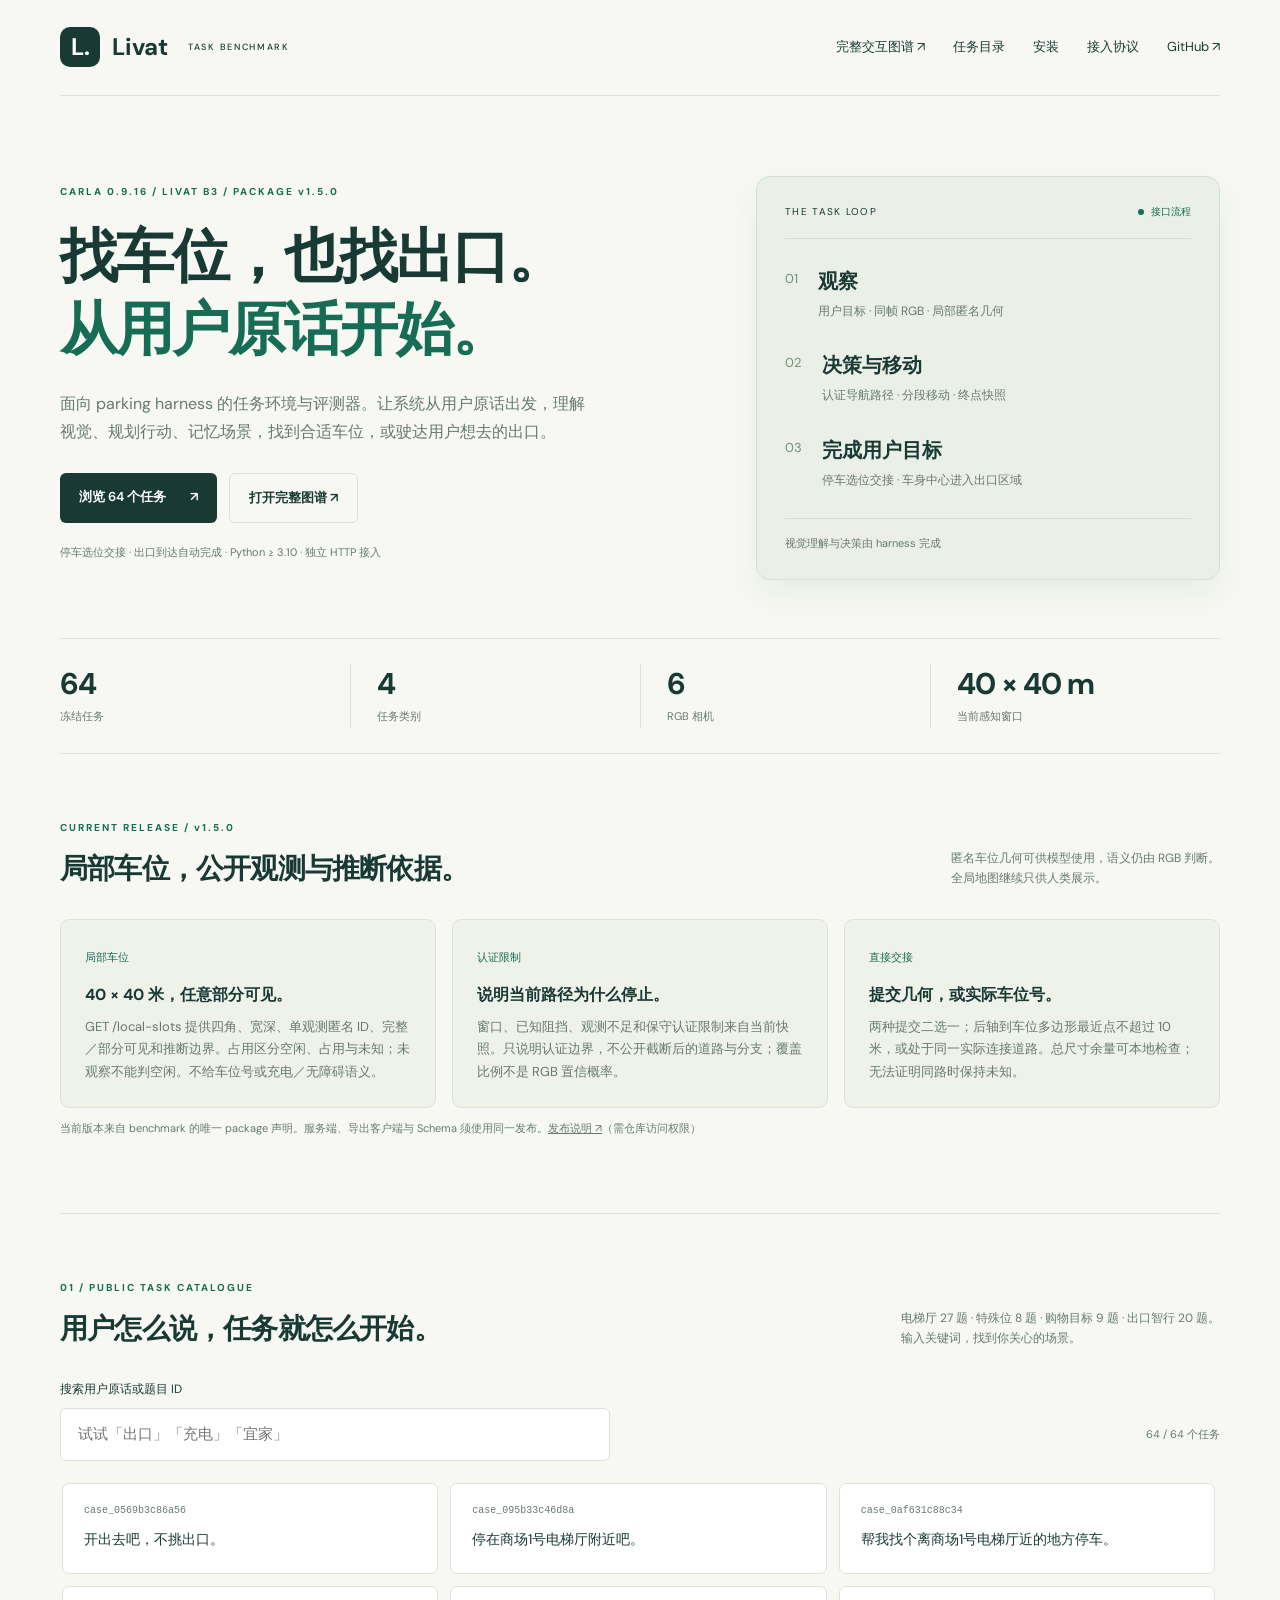
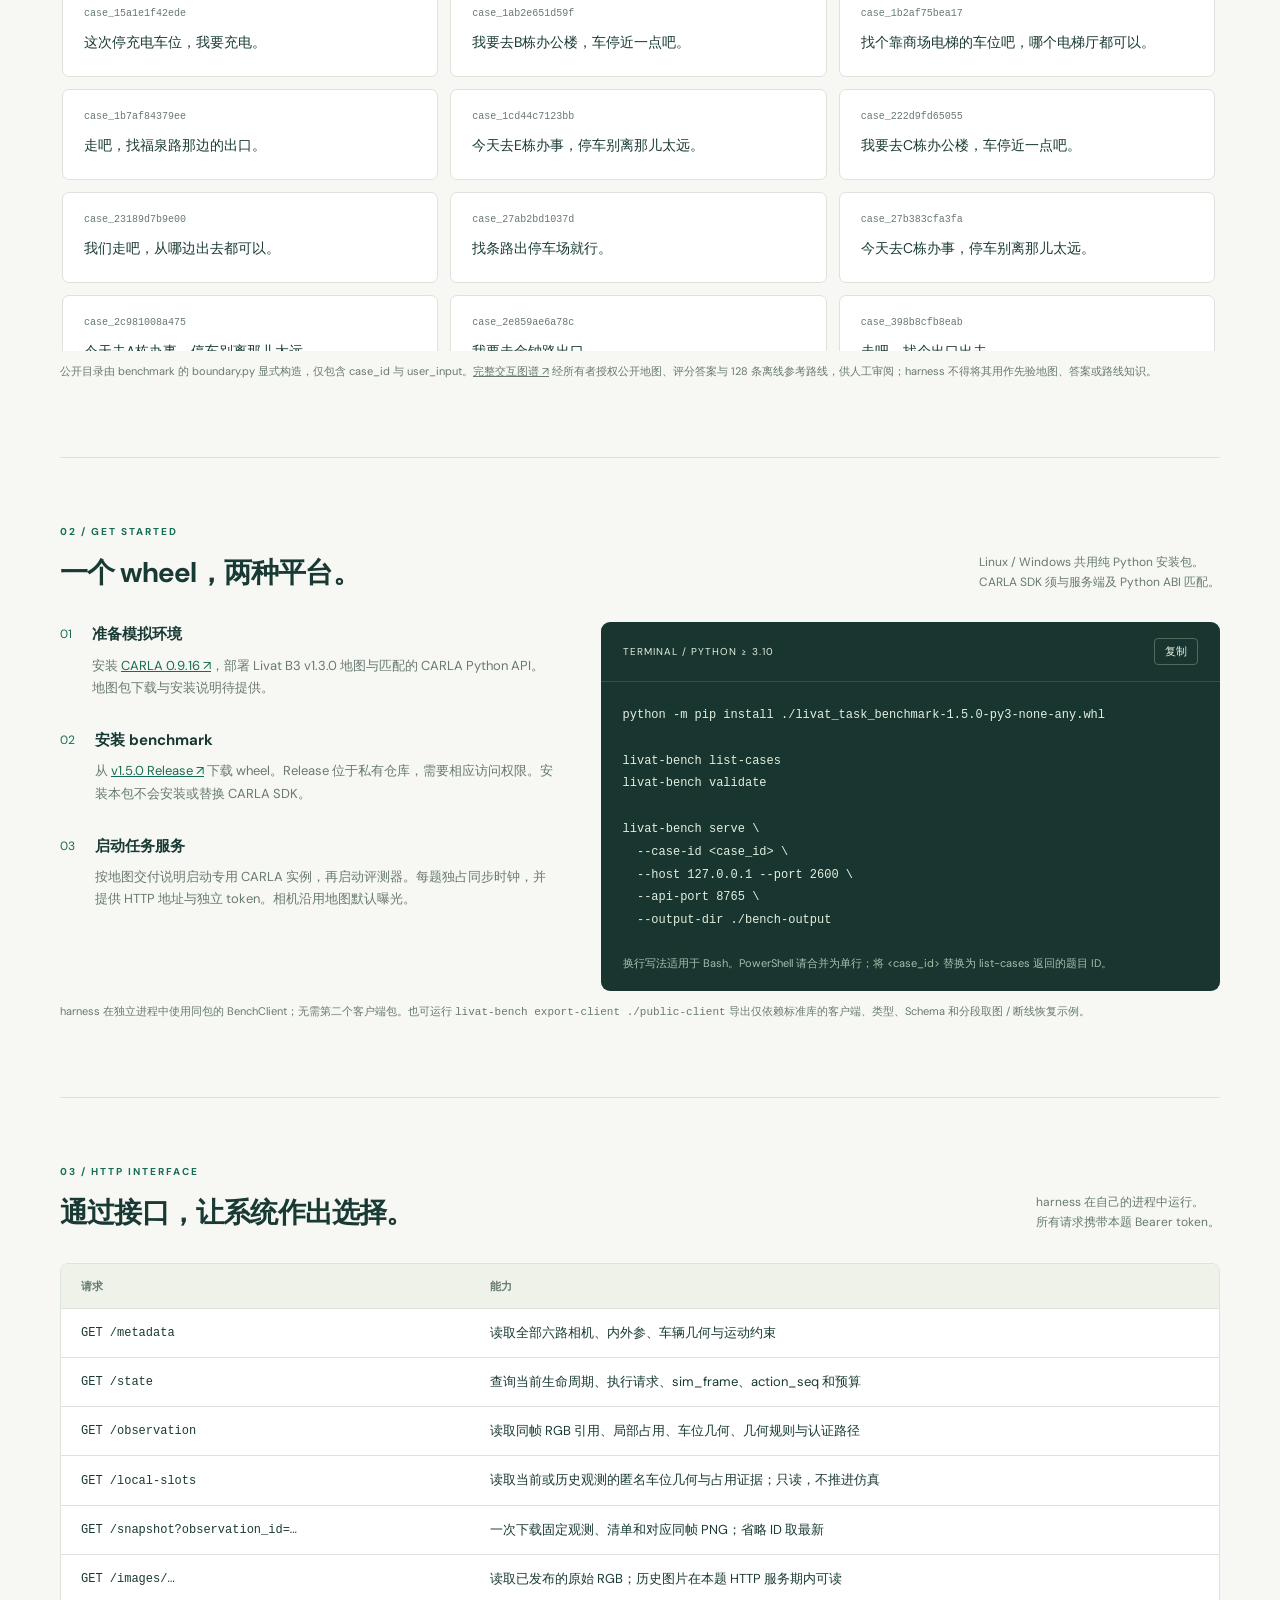
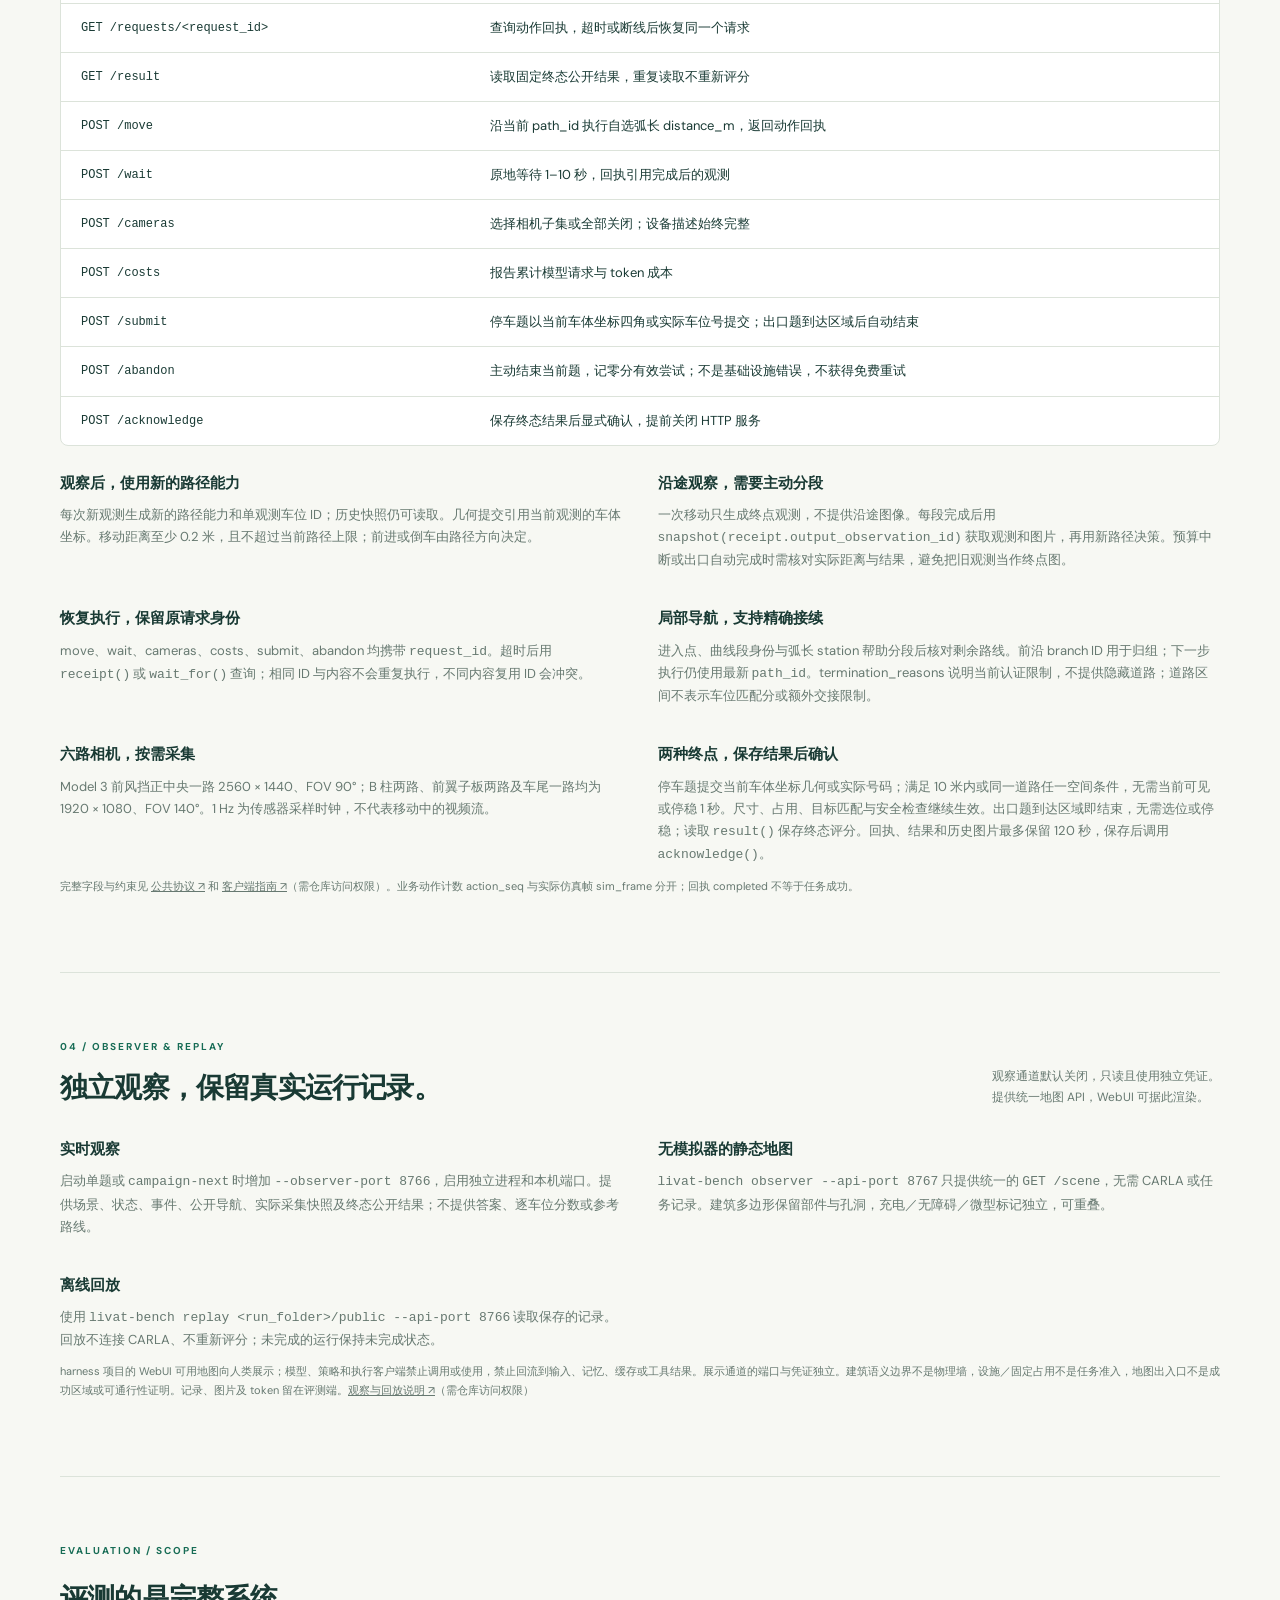
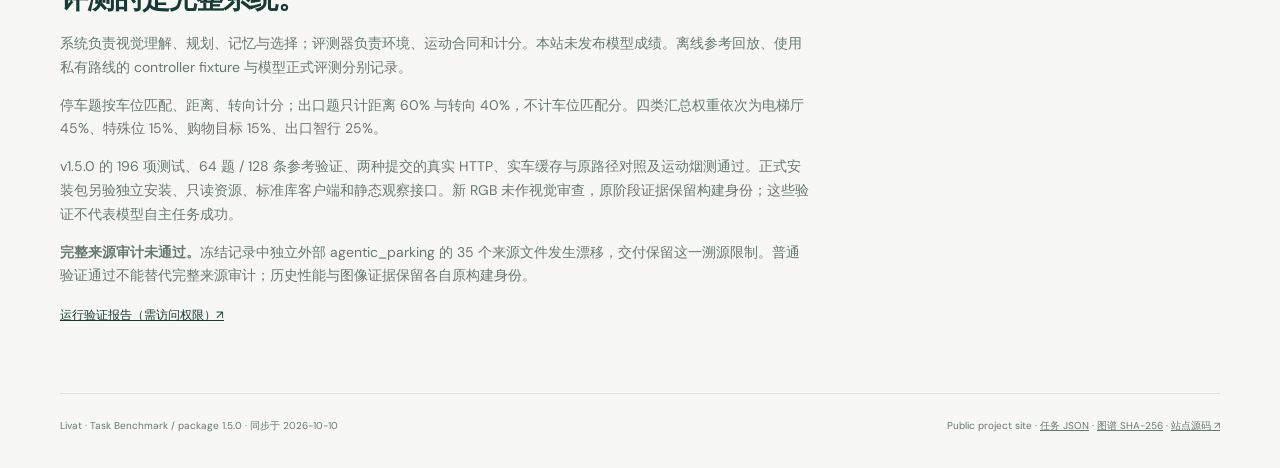
==== commit 6773acbb: "docs: synchronize benchmark v1.5.0 release" ====
--- a/index.html
+++ b/index.html
@@ -22,7 +22,7 @@
 <main>
   <section class="hero">
     <div>
-      <p class="eyebrow">CARLA 0.9.16 / LIVAT B3 / PACKAGE v1.4.0</p>
+      <p class="eyebrow">CARLA 0.9.16 / LIVAT B3 / PACKAGE v1.5.0</p>
       <h1>找车位，也找出口。<br><span>从用户原话开始。</span></h1>
       <p class="intro">面向 parking harness 的任务环境与评测器。让系统从用户原话出发，理解视觉、规划行动、记忆场景，找到合适车位，或驶达用户想去的出口。</p>
       <div class="buttons">
@@ -49,15 +49,15 @@
 
   <section id="release">
     <div class="section-head">
-      <div><p class="eyebrow">CURRENT RELEASE / v1.4.0</p><h2>结构化地图，明确展示与决策边界。</h2></div>
-      <p>人类 WebUI 可读地图，模型与执行端禁止使用。<br>补齐主动放弃、观察服务和 campaign 受控恢复。</p>
+      <div><p class="eyebrow">CURRENT RELEASE / v1.5.0</p><h2>局部车位，公开观测与推断依据。</h2></div>
+      <p>匿名车位几何可供模型使用，语义仍由 RGB 判断。<br>全局地图继续只供人类展示。</p>
     </div>
     <div class="release-grid">
-      <article><span class="feature-label">统一地图</span><h3>一个接口，独立观察。</h3><p>观察端 GET /scene 提供 9 个 B3 核心区、13 个出入口与车位设施标记。静态观察无需 CARLA；仅供人类 WebUI 展示。</p></article>
-      <article><span class="feature-label">主动放弃</span><h3>结束当前题，保留有效尝试。</h3><p>abandon 保留实际消耗并记零分，沿用请求幂等、终态回执与显式确认。放弃不能作为基础设施错误获得免费重试。</p></article>
-      <article><span class="feature-label">Campaign 恢复</span><h3>依据落盘证据，保留审计。</h3><p>status 只读查询；recover 仅登记完整结果或已记录的基础设施错误。未知、冲突或损坏的中断证据不能强制恢复。</p></article>
+      <article><span class="feature-label">局部车位</span><h3>40 × 40 米，任意部分可见。</h3><p>GET /local-slots 提供四角、宽深、单观测匿名 ID、完整／部分可见和推断边界。占用区分空闲、占用与未知；未观察不能判空闲。不给车位号或充电／无障碍语义。</p></article>
+      <article><span class="feature-label">认证限制</span><h3>说明当前路径为什么停止。</h3><p>窗口、已知阻挡、观测不足和保守认证限制来自当前快照。只说明认证边界，不公开截断后的道路与分支；覆盖比例不是 RGB 置信概率。</p></article>
+      <article><span class="feature-label">直接交接</span><h3>提交几何，或实际车位号。</h3><p>两种提交二选一；后轴到车位多边形最近点不超过 10 米，或处于同一实际连接道路。总尺寸余量可本地检查；无法证明同路时保持未知。</p></article>
     </div>
-    <p class="caption">当前版本来自 benchmark 的唯一 package 声明。服务端、导出客户端与 Schema 须使用同一发布。<a href="https://github.com/Starlento/livat-task-benchmark/blob/v1.4.0/docs/RELEASE_NOTES.md">发布说明 ↗</a>（需仓库访问权限）</p>
+    <p class="caption">当前版本来自 benchmark 的唯一 package 声明。服务端、导出客户端与 Schema 须使用同一发布。<a href="https://github.com/Starlento/livat-task-benchmark/blob/v1.5.0/docs/RELEASE_NOTES.md">发布说明 ↗</a>（需仓库访问权限）</p>
   </section>
 
   <section id="tasks">
@@ -80,12 +80,12 @@
     <div class="install-grid">
       <div class="install-steps">
         <article><span>01</span><div><h3>准备模拟环境</h3><p>安装 <a href="https://github.com/carla-simulator/carla/releases/tag/0.9.16">CARLA 0.9.16 ↗</a>，部署 Livat B3 v1.3.0 地图与匹配的 CARLA Python API。地图包下载与安装说明待提供。</p></div></article>
-        <article><span>02</span><div><h3>安装 benchmark</h3><p>从 <a href="https://github.com/Starlento/livat-task-benchmark/releases/tag/v1.4.0">v1.4.0 Release ↗</a> 下载 wheel。Release 位于私有仓库，需要相应访问权限。安装本包不会安装或替换 CARLA SDK。</p></div></article>
+        <article><span>02</span><div><h3>安装 benchmark</h3><p>从 <a href="https://github.com/Starlento/livat-task-benchmark/releases/tag/v1.5.0">v1.5.0 Release ↗</a> 下载 wheel。Release 位于私有仓库，需要相应访问权限。安装本包不会安装或替换 CARLA SDK。</p></div></article>
         <article><span>03</span><div><h3>启动任务服务</h3><p>按地图交付说明启动专用 CARLA 实例，再启动评测器。每题独占同步时钟，并提供 HTTP 地址与独立 token。相机沿用地图默认曝光。</p></div></article>
       </div>
       <div class="code-card">
         <div class="code-title"><span>TERMINAL / PYTHON ≥ 3.10</span><button id="copy" type="button">复制</button></div>
-        <pre><code id="install-code">python -m pip install ./livat_task_benchmark-1.4.0-py3-none-any.whl
+        <pre><code id="install-code">python -m pip install ./livat_task_benchmark-1.5.0-py3-none-any.whl
 
 livat-bench list-cases
 livat-bench validate
@@ -112,7 +112,8 @@
         <tbody>
           <tr><td>GET /metadata</td><td>读取全部六路相机、内外参、车辆几何与运动约束</td></tr>
           <tr><td>GET /state</td><td>查询当前生命周期、执行请求、sim_frame、action_seq 和预算</td></tr>
-          <tr><td>GET /observation</td><td>读取最新完整观测、局部匿名占用与当前认证导航路径</td></tr>
+          <tr><td>GET /observation</td><td>读取同帧 RGB 引用、局部占用、车位几何、几何规则与认证路径</td></tr>
+          <tr><td>GET /local-slots</td><td>读取当前或历史观测的匿名车位几何与占用证据；只读，不推进仿真</td></tr>
           <tr><td>GET /snapshot?observation_id=…</td><td>一次下载固定观测、清单和对应同帧 PNG；省略 ID 取最新</td></tr>
           <tr><td>GET /images/…</td><td>读取已发布的原始 RGB；历史图片在本题 HTTP 服务期内可读</td></tr>
           <tr><td>GET /requests/&lt;request_id&gt;</td><td>查询动作回执，超时或断线后恢复同一个请求</td></tr>
@@ -120,23 +121,22 @@
           <tr><td>POST /move</td><td>沿当前 path_id 执行自选弧长 distance_m，返回动作回执</td></tr>
           <tr><td>POST /wait</td><td>原地等待 1–10 秒，回执引用完成后的观测</td></tr>
           <tr><td>POST /cameras</td><td>选择相机子集或全部关闭；设备描述始终完整</td></tr>
-          <tr><td>POST /propose</td><td>以四个有序角点登记匿名车位候选，ID 位于回执结果中</td></tr>
           <tr><td>POST /costs</td><td>报告累计模型请求与 token 成本</td></tr>
-          <tr><td>POST /submit</td><td>停车题提交最终选择并结束；出口题到达对应区域后自动结束</td></tr>
+          <tr><td>POST /submit</td><td>停车题以当前车体坐标四角或实际车位号提交；出口题到达区域后自动结束</td></tr>
           <tr><td>POST /abandon</td><td>主动结束当前题，记零分有效尝试；不是基础设施错误，不获得免费重试</td></tr>
           <tr><td>POST /acknowledge</td><td>保存终态结果后显式确认，提前关闭 HTTP 服务</td></tr>
         </tbody>
       </table>
     </div>
     <div class="callouts">
-      <article><h3>观察后，使用新的路径能力</h3><p>每次新观测发布后，旧路径与候选失效，历史图片和快照仍可读取。移动距离至少 0.2 米，且不超过当前路径上限；前进或倒车由路径方向决定。</p></article>
+      <article><h3>观察后，使用新的路径能力</h3><p>每次新观测生成新的路径能力和单观测车位 ID；历史快照仍可读取。几何提交引用当前观测的车体坐标。移动距离至少 0.2 米，且不超过当前路径上限；前进或倒车由路径方向决定。</p></article>
       <article><h3>沿途观察，需要主动分段</h3><p>一次移动只生成终点观测，不提供沿途图像。每段完成后用 <code>snapshot(receipt.output_observation_id)</code> 获取观测和图片，再用新路径决策。预算中断或出口自动完成时需核对实际距离与结果，避免把旧观测当作终点图。</p></article>
-      <article><h3>恢复执行，保留原请求身份</h3><p>move、wait、cameras、propose、costs、submit、abandon 均携带 <code>request_id</code>。超时后用 <code>receipt()</code> 或 <code>wait_for()</code> 查询；相同 ID 与内容不会重复执行，不同内容复用 ID 会冲突。</p></article>
-      <article><h3>局部导航，支持精确接续</h3><p>进入点、曲线段身份与弧长 station 帮助分段后核对剩余路线。前沿 branch ID 用于归组；下一步执行仍使用最新 <code>path_id</code>。道路可交接区间不表示车位匹配分。</p></article>
+      <article><h3>恢复执行，保留原请求身份</h3><p>move、wait、cameras、costs、submit、abandon 均携带 <code>request_id</code>。超时后用 <code>receipt()</code> 或 <code>wait_for()</code> 查询；相同 ID 与内容不会重复执行，不同内容复用 ID 会冲突。</p></article>
+      <article><h3>局部导航，支持精确接续</h3><p>进入点、曲线段身份与弧长 station 帮助分段后核对剩余路线。前沿 branch ID 用于归组；下一步执行仍使用最新 <code>path_id</code>。termination_reasons 说明当前认证限制，不提供隐藏道路；道路区间不表示车位匹配分或额外交接限制。</p></article>
       <article><h3>六路相机，按需采集</h3><p>Model 3 前风挡正中央一路 2560 × 1440、FOV 90°；B 柱两路、前翼子板两路及车尾一路均为 1920 × 1080、FOV 140°。1 Hz 为传感器采样时钟，不代表移动中的视频流。</p></article>
-      <article><h3>两种终点，保存结果后确认</h3><p>停车题须满足可见、入口通道和停稳至少 1 秒等交接条件。出口题到达区域即结束，无需选位或停稳；读取 <code>result()</code> 保存终态评分。回执、结果和历史图片最多保留 120 秒，保存后调用 <code>acknowledge()</code>。</p></article>
+      <article><h3>两种终点，保存结果后确认</h3><p>停车题提交当前车体坐标几何或实际号码；满足 10 米内或同一道路任一空间条件，无需当前可见或停稳 1 秒。尺寸、占用、目标匹配与安全检查继续生效。出口题到达区域即结束，无需选位或停稳；读取 <code>result()</code> 保存终态评分。回执、结果和历史图片最多保留 120 秒，保存后调用 <code>acknowledge()</code>。</p></article>
     </div>
-    <p class="caption">完整字段与约束见 <a href="https://github.com/Starlento/livat-task-benchmark/blob/v1.4.0/client/PROTOCOL.md">公共协议 ↗</a> 和 <a href="https://github.com/Starlento/livat-task-benchmark/blob/v1.4.0/docs/CLIENT_GUIDE.md">客户端指南 ↗</a>（需仓库访问权限）。业务动作计数 action_seq 与实际仿真帧 sim_frame 分开；回执 completed 不等于任务成功。</p>
+    <p class="caption">完整字段与约束见 <a href="https://github.com/Starlento/livat-task-benchmark/blob/v1.5.0/client/PROTOCOL.md">公共协议 ↗</a> 和 <a href="https://github.com/Starlento/livat-task-benchmark/blob/v1.5.0/docs/CLIENT_GUIDE.md">客户端指南 ↗</a>（需仓库访问权限）。业务动作计数 action_seq 与实际仿真帧 sim_frame 分开；回执 completed 不等于任务成功。</p>
   </section>
 
   <section id="observer">
@@ -149,7 +149,7 @@
       <article><h3>无模拟器的静态地图</h3><p><code>livat-bench observer --api-port 8767</code> 只提供统一的 <code>GET /scene</code>，无需 CARLA 或任务记录。建筑多边形保留部件与孔洞，充电／无障碍／微型标记独立，可重叠。</p></article>
       <article><h3>离线回放</h3><p>使用 <code>livat-bench replay &lt;run_folder&gt;/public --api-port 8766</code> 读取保存的记录。回放不连接 CARLA、不重新评分；未完成的运行保持未完成状态。</p></article>
     </div>
-    <p class="caption">harness 项目的 WebUI 可用地图向人类展示；模型、策略和执行客户端禁止调用或使用，禁止回流到输入、记忆、缓存或工具结果。展示通道的端口与凭证独立。建筑语义边界不是物理墙，设施／固定占用不是任务准入，地图出入口不是成功区域或可通行性证明。记录、图片及 token 留在评测端。<a href="https://github.com/Starlento/livat-task-benchmark/blob/v1.4.0/docs/OBSERVER.md">观察与回放说明 ↗</a>（需仓库访问权限）</p>
+    <p class="caption">harness 项目的 WebUI 可用地图向人类展示；模型、策略和执行客户端禁止调用或使用，禁止回流到输入、记忆、缓存或工具结果。展示通道的端口与凭证独立。建筑语义边界不是物理墙，设施／固定占用不是任务准入，地图出入口不是成功区域或可通行性证明。记录、图片及 token 留在评测端。<a href="https://github.com/Starlento/livat-task-benchmark/blob/v1.5.0/docs/OBSERVER.md">观察与回放说明 ↗</a>（需仓库访问权限）</p>
   </section>
 
   <section class="evaluation">
@@ -157,13 +157,13 @@
     <h2>评测的是完整系统。</h2>
     <p>系统负责视觉理解、规划、记忆与选择；评测器负责环境、运动合同和计分。本站未发布模型成绩。离线参考回放、使用私有路线的 controller fixture 与模型正式评测分别记录。</p>
     <p>停车题按车位匹配、距离、转向计分；出口题只计距离 60% 与转向 40%，不计车位匹配分。四类汇总权重依次为电梯厅 45%、特殊位 15%、购物目标 15%、出口智行 25%。</p>
-    <p>v1.4.0 的 183 项单元测试、64 题 / 128 条参考验证及 33 条历史轨迹计分回归通过。正式安装包另验独立安装、标准库客户端与静态观察接口；本次未重拍图像或重跑 CARLA，历史在线证据保留原始构建身份。上述验证不代表模型自主任务成功。</p>
+    <p>v1.5.0 的 196 项测试、64 题 / 128 条参考验证、两种提交的真实 HTTP、实车缓存与原路径对照及运动烟测通过。正式安装包另验独立安装、只读资源、标准库客户端和静态观察接口。新 RGB 未作视觉审查，原阶段证据保留构建身份；这些验证不代表模型自主任务成功。</p>
     <p><strong>完整来源审计未通过。</strong>冻结记录中独立外部 agentic_parking 的 35 个来源文件发生漂移，交付保留这一溯源限制。普通验证通过不能替代完整来源审计；历史性能与图像证据保留各自原构建身份。</p>
-    <a href="https://github.com/Starlento/livat-task-benchmark/blob/v1.4.0/docs/RUNTIME_VALIDATION.md">运行验证报告（需访问权限）↗</a>
+    <a href="https://github.com/Starlento/livat-task-benchmark/blob/v1.5.0/docs/RUNTIME_VALIDATION.md">运行验证报告（需访问权限）↗</a>
   </section>
 </main>
 <footer>
-  <span>Livat · Task Benchmark / package 1.4.0 · 同步于 2026-10-09</span>
+  <span>Livat · Task Benchmark / package 1.5.0 · 同步于 2026-10-10</span>
   <span>Public project site · <a href="public-cases.json">任务 JSON</a> · <a href="atlas-sha256.txt">图谱 SHA-256</a> · <a href="https://github.com/Starlento/livat-benchmark-site">站点源码 ↗</a></span>
 </footer>
 </body>
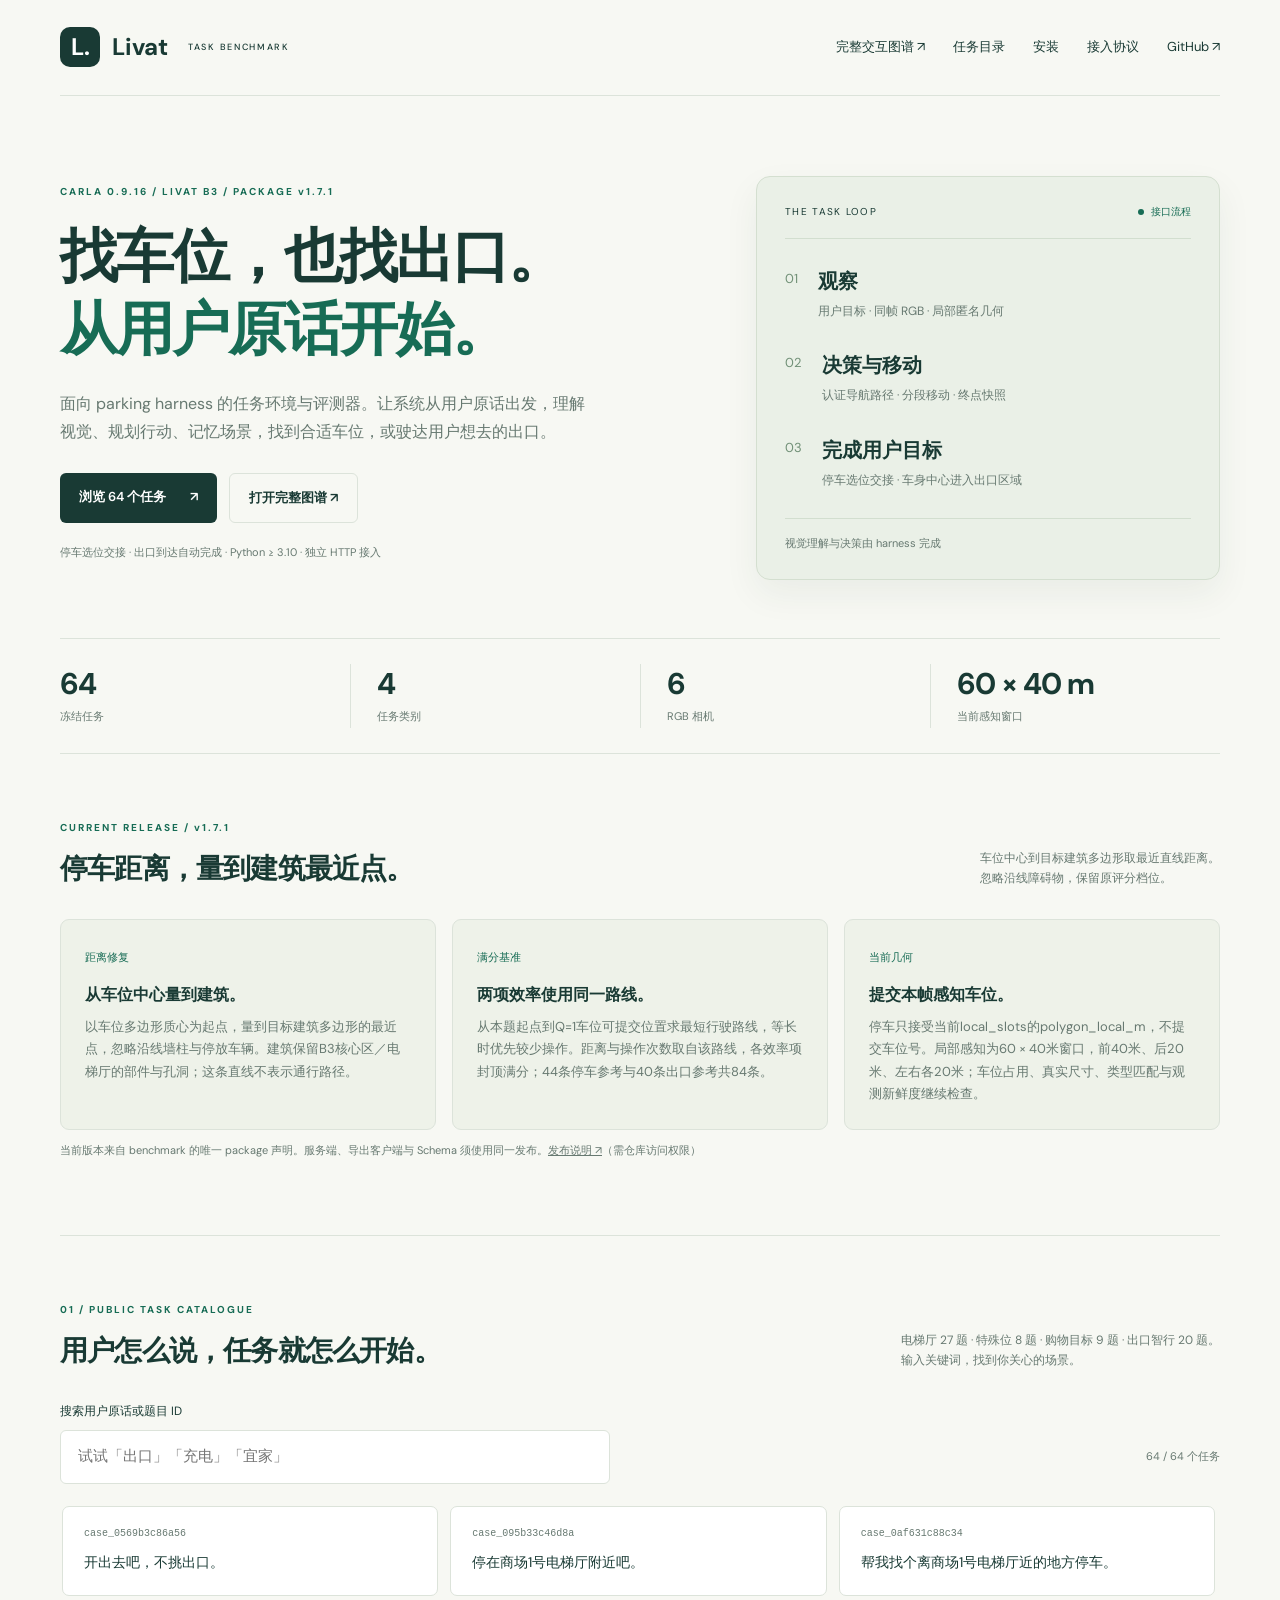
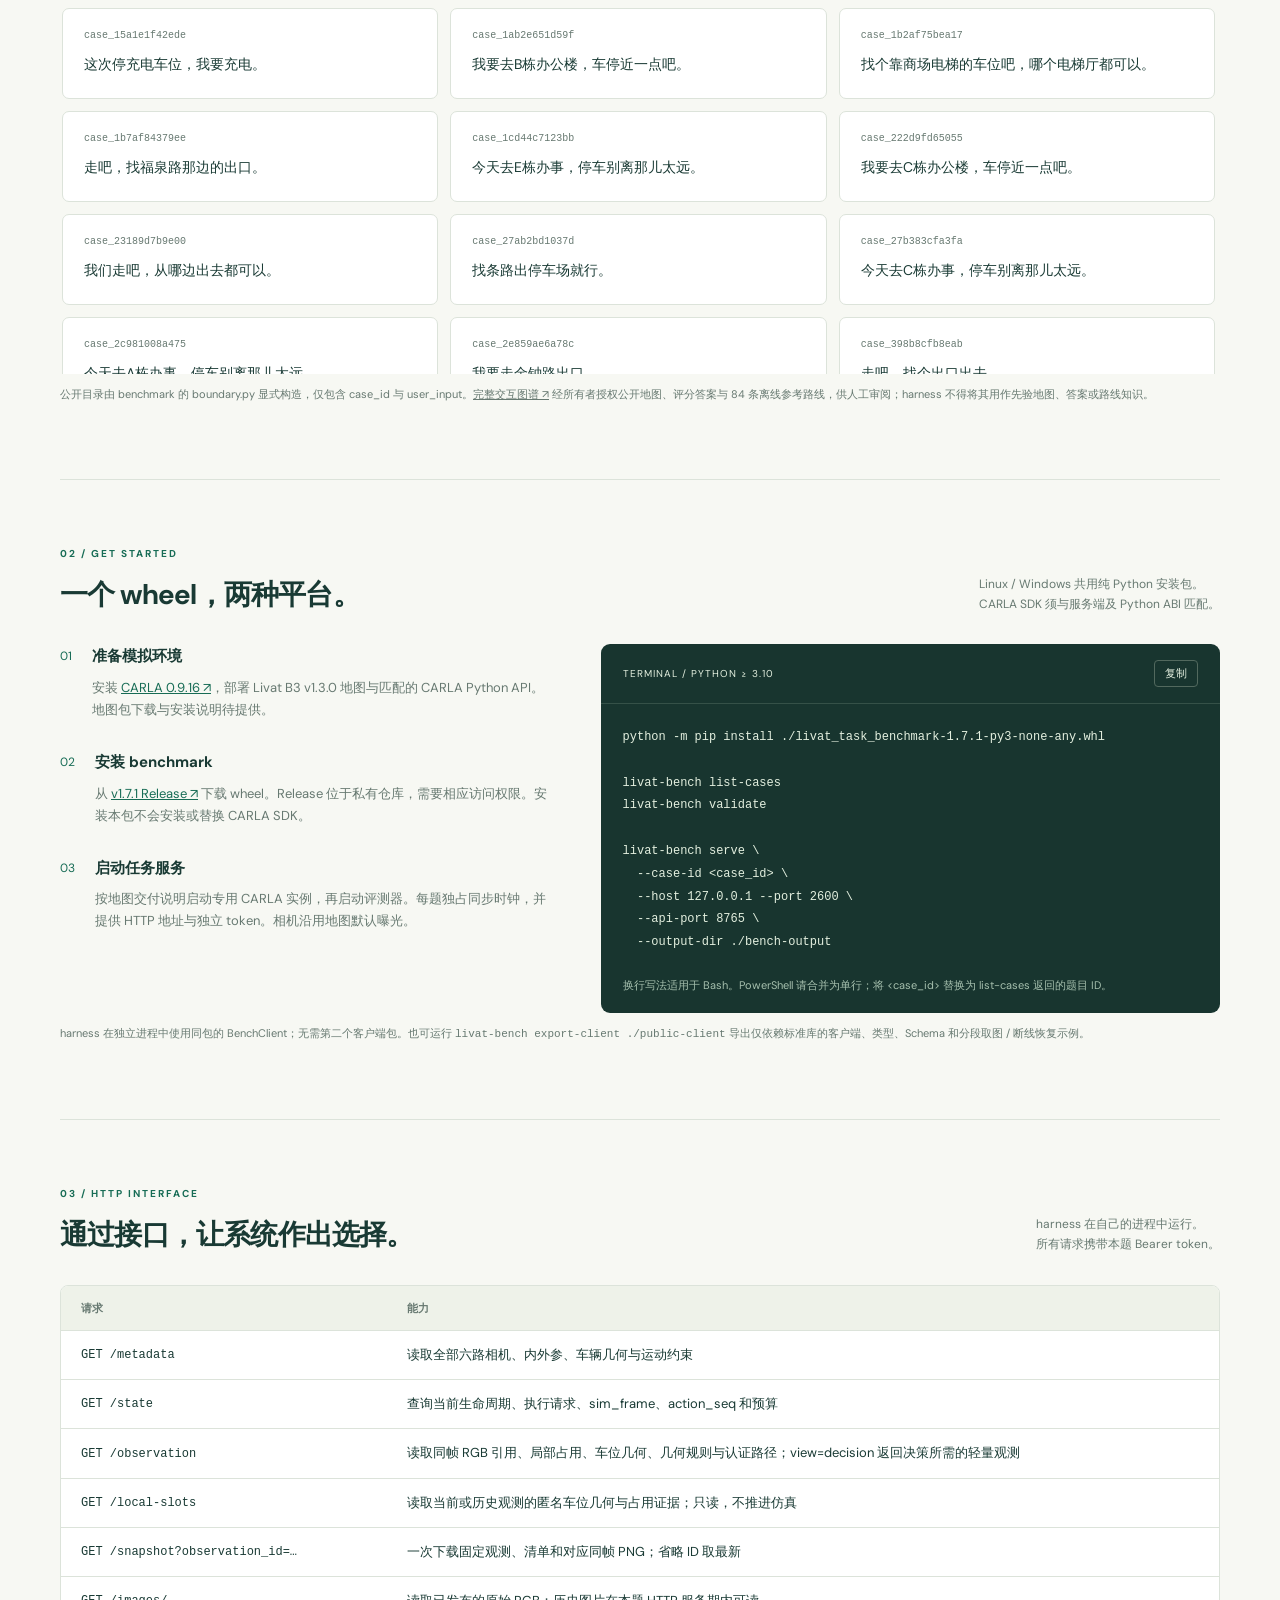
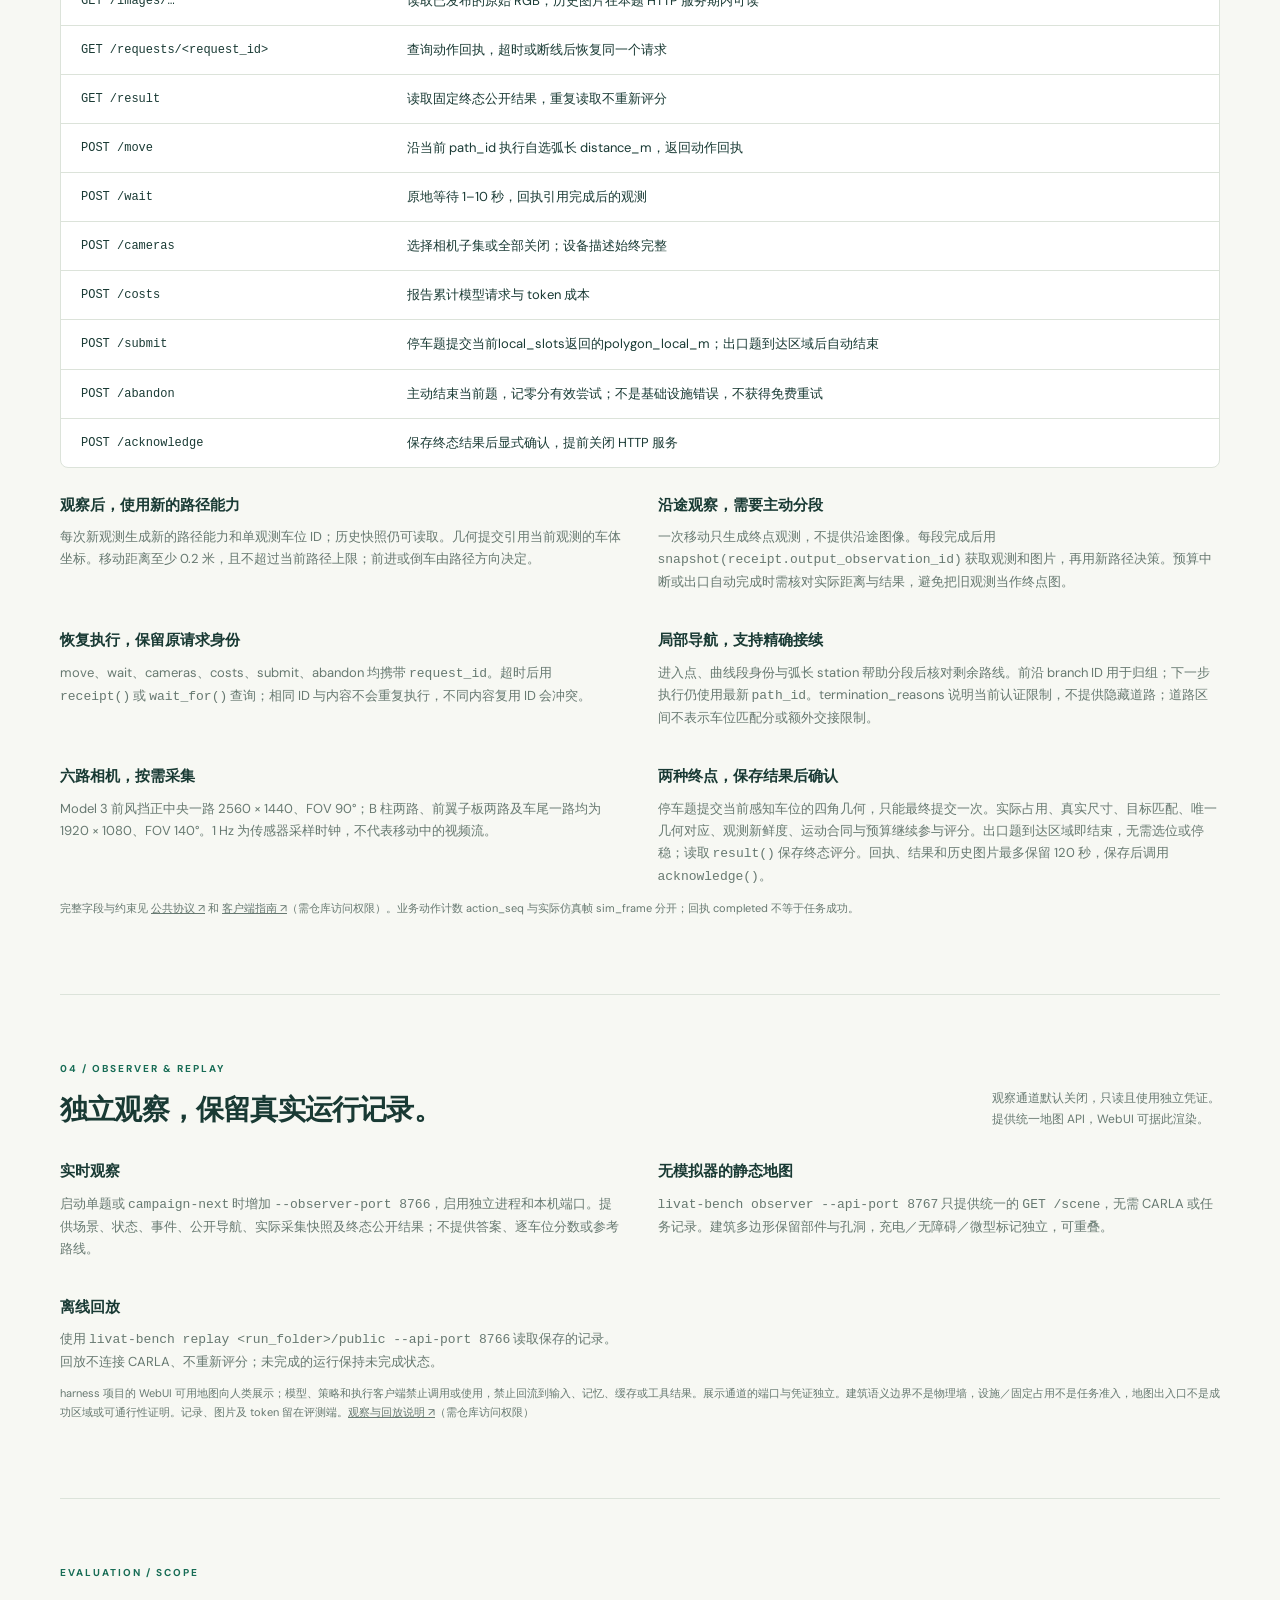
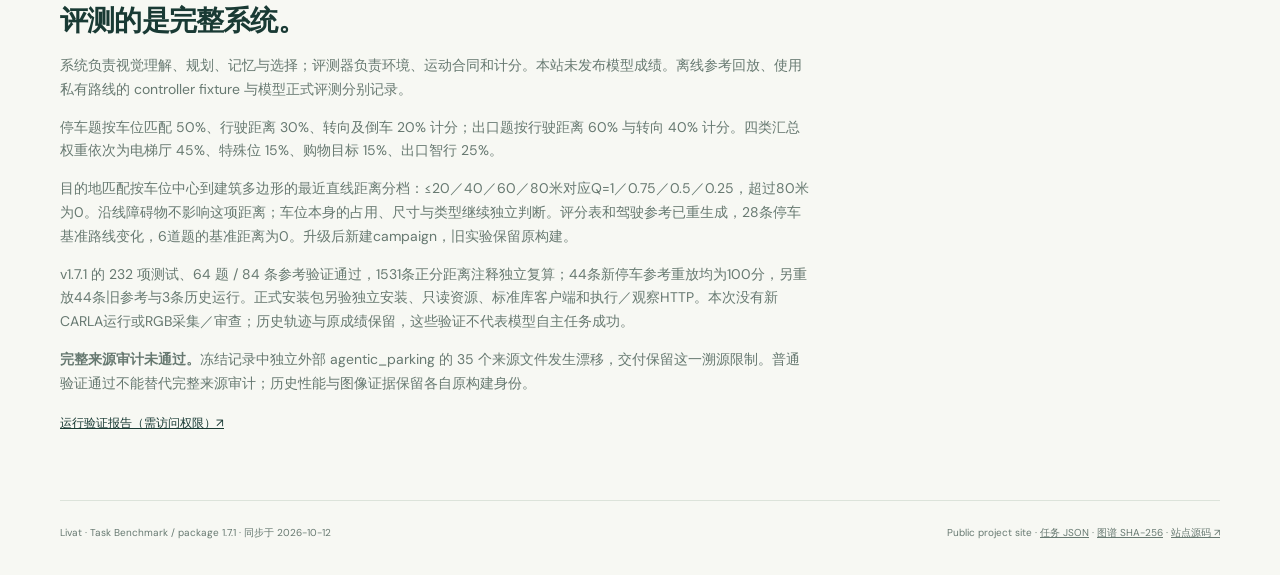
==== commit 652510e1: "docs: synchronize benchmark v1.7.1 distance fix" ====
--- a/index.html
+++ b/index.html
@@ -22,7 +22,7 @@
 <main>
   <section class="hero">
     <div>
-      <p class="eyebrow">CARLA 0.9.16 / LIVAT B3 / PACKAGE v1.5.0</p>
+      <p class="eyebrow">CARLA 0.9.16 / LIVAT B3 / PACKAGE v1.7.1</p>
       <h1>找车位，也找出口。<br><span>从用户原话开始。</span></h1>
       <p class="intro">面向 parking harness 的任务环境与评测器。让系统从用户原话出发，理解视觉、规划行动、记忆场景，找到合适车位，或驶达用户想去的出口。</p>
       <div class="buttons">
@@ -44,20 +44,20 @@
     <div><b>64</b><span>冻结任务</span></div>
     <div><b>4</b><span>任务类别</span></div>
     <div><b>6</b><span>RGB 相机</span></div>
-    <div><b>40 × 40 m</b><span>当前感知窗口</span></div>
+    <div><b>60 × 40 m</b><span>当前感知窗口</span></div>
   </div>
 
   <section id="release">
     <div class="section-head">
-      <div><p class="eyebrow">CURRENT RELEASE / v1.5.0</p><h2>局部车位，公开观测与推断依据。</h2></div>
-      <p>匿名车位几何可供模型使用，语义仍由 RGB 判断。<br>全局地图继续只供人类展示。</p>
+      <div><p class="eyebrow">CURRENT RELEASE / v1.7.1</p><h2>停车距离，量到建筑最近点。</h2></div>
+      <p>车位中心到目标建筑多边形取最近直线距离。<br>忽略沿线障碍物，保留原评分档位。</p>
     </div>
     <div class="release-grid">
-      <article><span class="feature-label">局部车位</span><h3>40 × 40 米，任意部分可见。</h3><p>GET /local-slots 提供四角、宽深、单观测匿名 ID、完整／部分可见和推断边界。占用区分空闲、占用与未知；未观察不能判空闲。不给车位号或充电／无障碍语义。</p></article>
-      <article><span class="feature-label">认证限制</span><h3>说明当前路径为什么停止。</h3><p>窗口、已知阻挡、观测不足和保守认证限制来自当前快照。只说明认证边界，不公开截断后的道路与分支；覆盖比例不是 RGB 置信概率。</p></article>
-      <article><span class="feature-label">直接交接</span><h3>提交几何，或实际车位号。</h3><p>两种提交二选一；后轴到车位多边形最近点不超过 10 米，或处于同一实际连接道路。总尺寸余量可本地检查；无法证明同路时保持未知。</p></article>
+      <article><span class="feature-label">距离修复</span><h3>从车位中心量到建筑。</h3><p>以车位多边形质心为起点，量到目标建筑多边形的最近点，忽略沿线墙柱与停放车辆。建筑保留B3核心区／电梯厅的部件与孔洞；这条直线不表示通行路径。</p></article>
+      <article><span class="feature-label">满分基准</span><h3>两项效率使用同一路线。</h3><p>从本题起点到Q=1车位可提交位置求最短行驶路线，等长时优先较少操作。距离与操作次数取自该路线，各效率项封顶满分；44条停车参考与40条出口参考共84条。</p></article>
+      <article><span class="feature-label">当前几何</span><h3>提交本帧感知车位。</h3><p>停车只接受当前local_slots的polygon_local_m，不提交车位号。局部感知为60 × 40米窗口，前40米、后20米、左右各20米；车位占用、真实尺寸、类型匹配与观测新鲜度继续检查。</p></article>
     </div>
-    <p class="caption">当前版本来自 benchmark 的唯一 package 声明。服务端、导出客户端与 Schema 须使用同一发布。<a href="https://github.com/Starlento/livat-task-benchmark/blob/v1.5.0/docs/RELEASE_NOTES.md">发布说明 ↗</a>（需仓库访问权限）</p>
+    <p class="caption">当前版本来自 benchmark 的唯一 package 声明。服务端、导出客户端与 Schema 须使用同一发布。<a href="https://github.com/Starlento/livat-task-benchmark/blob/v1.7.1/docs/RELEASE_NOTES.md">发布说明 ↗</a>（需仓库访问权限）</p>
   </section>
 
   <section id="tasks">
@@ -69,7 +69,7 @@
     <div class="search-row"><input type="search" id="search" placeholder="试试「出口」「充电」「宜家」" autocomplete="off"><span id="count" role="status" aria-live="polite">加载任务…</span></div>
     <div id="case-list" class="cases" aria-label="公开任务目录"></div>
     <noscript><p>启用 JavaScript 查看任务目录，或下载 <a href="public-cases.json">公开任务 JSON</a>。</p></noscript>
-    <p class="caption">公开目录由 benchmark 的 boundary.py 显式构造，仅包含 case_id 与 user_input。<a href="atlas.html">完整交互图谱 ↗</a> 经所有者授权公开地图、评分答案与 128 条离线参考路线，供人工审阅；harness 不得将其用作先验地图、答案或路线知识。</p>
+    <p class="caption">公开目录由 benchmark 的 boundary.py 显式构造，仅包含 case_id 与 user_input。<a href="atlas.html">完整交互图谱 ↗</a> 经所有者授权公开地图、评分答案与 84 条离线参考路线，供人工审阅；harness 不得将其用作先验地图、答案或路线知识。</p>
   </section>
 
   <section id="install">
@@ -80,12 +80,12 @@
     <div class="install-grid">
       <div class="install-steps">
         <article><span>01</span><div><h3>准备模拟环境</h3><p>安装 <a href="https://github.com/carla-simulator/carla/releases/tag/0.9.16">CARLA 0.9.16 ↗</a>，部署 Livat B3 v1.3.0 地图与匹配的 CARLA Python API。地图包下载与安装说明待提供。</p></div></article>
-        <article><span>02</span><div><h3>安装 benchmark</h3><p>从 <a href="https://github.com/Starlento/livat-task-benchmark/releases/tag/v1.5.0">v1.5.0 Release ↗</a> 下载 wheel。Release 位于私有仓库，需要相应访问权限。安装本包不会安装或替换 CARLA SDK。</p></div></article>
+        <article><span>02</span><div><h3>安装 benchmark</h3><p>从 <a href="https://github.com/Starlento/livat-task-benchmark/releases/tag/v1.7.1">v1.7.1 Release ↗</a> 下载 wheel。Release 位于私有仓库，需要相应访问权限。安装本包不会安装或替换 CARLA SDK。</p></div></article>
         <article><span>03</span><div><h3>启动任务服务</h3><p>按地图交付说明启动专用 CARLA 实例，再启动评测器。每题独占同步时钟，并提供 HTTP 地址与独立 token。相机沿用地图默认曝光。</p></div></article>
       </div>
       <div class="code-card">
         <div class="code-title"><span>TERMINAL / PYTHON ≥ 3.10</span><button id="copy" type="button">复制</button></div>
-        <pre><code id="install-code">python -m pip install ./livat_task_benchmark-1.5.0-py3-none-any.whl
+        <pre><code id="install-code">python -m pip install ./livat_task_benchmark-1.7.1-py3-none-any.whl
 
 livat-bench list-cases
 livat-bench validate
@@ -112,7 +112,7 @@
         <tbody>
           <tr><td>GET /metadata</td><td>读取全部六路相机、内外参、车辆几何与运动约束</td></tr>
           <tr><td>GET /state</td><td>查询当前生命周期、执行请求、sim_frame、action_seq 和预算</td></tr>
-          <tr><td>GET /observation</td><td>读取同帧 RGB 引用、局部占用、车位几何、几何规则与认证路径</td></tr>
+          <tr><td>GET /observation</td><td>读取同帧 RGB 引用、局部占用、车位几何、几何规则与认证路径；view=decision 返回决策所需的轻量观测</td></tr>
           <tr><td>GET /local-slots</td><td>读取当前或历史观测的匿名车位几何与占用证据；只读，不推进仿真</td></tr>
           <tr><td>GET /snapshot?observation_id=…</td><td>一次下载固定观测、清单和对应同帧 PNG；省略 ID 取最新</td></tr>
           <tr><td>GET /images/…</td><td>读取已发布的原始 RGB；历史图片在本题 HTTP 服务期内可读</td></tr>
@@ -122,7 +122,7 @@
           <tr><td>POST /wait</td><td>原地等待 1–10 秒，回执引用完成后的观测</td></tr>
           <tr><td>POST /cameras</td><td>选择相机子集或全部关闭；设备描述始终完整</td></tr>
           <tr><td>POST /costs</td><td>报告累计模型请求与 token 成本</td></tr>
-          <tr><td>POST /submit</td><td>停车题以当前车体坐标四角或实际车位号提交；出口题到达区域后自动结束</td></tr>
+          <tr><td>POST /submit</td><td>停车题提交当前local_slots返回的polygon_local_m；出口题到达区域后自动结束</td></tr>
           <tr><td>POST /abandon</td><td>主动结束当前题，记零分有效尝试；不是基础设施错误，不获得免费重试</td></tr>
           <tr><td>POST /acknowledge</td><td>保存终态结果后显式确认，提前关闭 HTTP 服务</td></tr>
         </tbody>
@@ -134,9 +134,9 @@
       <article><h3>恢复执行，保留原请求身份</h3><p>move、wait、cameras、costs、submit、abandon 均携带 <code>request_id</code>。超时后用 <code>receipt()</code> 或 <code>wait_for()</code> 查询；相同 ID 与内容不会重复执行，不同内容复用 ID 会冲突。</p></article>
       <article><h3>局部导航，支持精确接续</h3><p>进入点、曲线段身份与弧长 station 帮助分段后核对剩余路线。前沿 branch ID 用于归组；下一步执行仍使用最新 <code>path_id</code>。termination_reasons 说明当前认证限制，不提供隐藏道路；道路区间不表示车位匹配分或额外交接限制。</p></article>
       <article><h3>六路相机，按需采集</h3><p>Model 3 前风挡正中央一路 2560 × 1440、FOV 90°；B 柱两路、前翼子板两路及车尾一路均为 1920 × 1080、FOV 140°。1 Hz 为传感器采样时钟，不代表移动中的视频流。</p></article>
-      <article><h3>两种终点，保存结果后确认</h3><p>停车题提交当前车体坐标几何或实际号码；满足 10 米内或同一道路任一空间条件，无需当前可见或停稳 1 秒。尺寸、占用、目标匹配与安全检查继续生效。出口题到达区域即结束，无需选位或停稳；读取 <code>result()</code> 保存终态评分。回执、结果和历史图片最多保留 120 秒，保存后调用 <code>acknowledge()</code>。</p></article>
+      <article><h3>两种终点，保存结果后确认</h3><p>停车题提交当前感知车位的四角几何，只能最终提交一次。实际占用、真实尺寸、目标匹配、唯一几何对应、观测新鲜度、运动合同与预算继续参与评分。出口题到达区域即结束，无需选位或停稳；读取 <code>result()</code> 保存终态评分。回执、结果和历史图片最多保留 120 秒，保存后调用 <code>acknowledge()</code>。</p></article>
     </div>
-    <p class="caption">完整字段与约束见 <a href="https://github.com/Starlento/livat-task-benchmark/blob/v1.5.0/client/PROTOCOL.md">公共协议 ↗</a> 和 <a href="https://github.com/Starlento/livat-task-benchmark/blob/v1.5.0/docs/CLIENT_GUIDE.md">客户端指南 ↗</a>（需仓库访问权限）。业务动作计数 action_seq 与实际仿真帧 sim_frame 分开；回执 completed 不等于任务成功。</p>
+    <p class="caption">完整字段与约束见 <a href="https://github.com/Starlento/livat-task-benchmark/blob/v1.7.1/client/PROTOCOL.md">公共协议 ↗</a> 和 <a href="https://github.com/Starlento/livat-task-benchmark/blob/v1.7.1/docs/CLIENT_GUIDE.md">客户端指南 ↗</a>（需仓库访问权限）。业务动作计数 action_seq 与实际仿真帧 sim_frame 分开；回执 completed 不等于任务成功。</p>
   </section>
 
   <section id="observer">
@@ -149,21 +149,22 @@
       <article><h3>无模拟器的静态地图</h3><p><code>livat-bench observer --api-port 8767</code> 只提供统一的 <code>GET /scene</code>，无需 CARLA 或任务记录。建筑多边形保留部件与孔洞，充电／无障碍／微型标记独立，可重叠。</p></article>
       <article><h3>离线回放</h3><p>使用 <code>livat-bench replay &lt;run_folder&gt;/public --api-port 8766</code> 读取保存的记录。回放不连接 CARLA、不重新评分；未完成的运行保持未完成状态。</p></article>
     </div>
-    <p class="caption">harness 项目的 WebUI 可用地图向人类展示；模型、策略和执行客户端禁止调用或使用，禁止回流到输入、记忆、缓存或工具结果。展示通道的端口与凭证独立。建筑语义边界不是物理墙，设施／固定占用不是任务准入，地图出入口不是成功区域或可通行性证明。记录、图片及 token 留在评测端。<a href="https://github.com/Starlento/livat-task-benchmark/blob/v1.5.0/docs/OBSERVER.md">观察与回放说明 ↗</a>（需仓库访问权限）</p>
+    <p class="caption">harness 项目的 WebUI 可用地图向人类展示；模型、策略和执行客户端禁止调用或使用，禁止回流到输入、记忆、缓存或工具结果。展示通道的端口与凭证独立。建筑语义边界不是物理墙，设施／固定占用不是任务准入，地图出入口不是成功区域或可通行性证明。记录、图片及 token 留在评测端。<a href="https://github.com/Starlento/livat-task-benchmark/blob/v1.7.1/docs/OBSERVER.md">观察与回放说明 ↗</a>（需仓库访问权限）</p>
   </section>
 
   <section class="evaluation">
     <p class="eyebrow">EVALUATION / SCOPE</p>
     <h2>评测的是完整系统。</h2>
     <p>系统负责视觉理解、规划、记忆与选择；评测器负责环境、运动合同和计分。本站未发布模型成绩。离线参考回放、使用私有路线的 controller fixture 与模型正式评测分别记录。</p>
-    <p>停车题按车位匹配、距离、转向计分；出口题只计距离 60% 与转向 40%，不计车位匹配分。四类汇总权重依次为电梯厅 45%、特殊位 15%、购物目标 15%、出口智行 25%。</p>
-    <p>v1.5.0 的 196 项测试、64 题 / 128 条参考验证、两种提交的真实 HTTP、实车缓存与原路径对照及运动烟测通过。正式安装包另验独立安装、只读资源、标准库客户端和静态观察接口。新 RGB 未作视觉审查，原阶段证据保留构建身份；这些验证不代表模型自主任务成功。</p>
+    <p>停车题按车位匹配 50%、行驶距离 30%、转向及倒车 20% 计分；出口题按行驶距离 60% 与转向 40% 计分。四类汇总权重依次为电梯厅 45%、特殊位 15%、购物目标 15%、出口智行 25%。</p>
+    <p>目的地匹配按车位中心到建筑多边形的最近直线距离分档：≤20／40／60／80米对应Q=1／0.75／0.5／0.25，超过80米为0。沿线障碍物不影响这项距离；车位本身的占用、尺寸与类型继续独立判断。评分表和驾驶参考已重生成，28条停车基准路线变化，6道题的基准距离为0。升级后新建campaign，旧实验保留原构建。</p>
+    <p>v1.7.1 的 232 项测试、64 题 / 84 条参考验证通过，1531条正分距离注释独立复算；44条新停车参考重放均为100分，另重放44条旧参考与3条历史运行。正式安装包另验独立安装、只读资源、标准库客户端和执行／观察HTTP。本次没有新CARLA运行或RGB采集／审查；历史轨迹与原成绩保留，这些验证不代表模型自主任务成功。</p>
     <p><strong>完整来源审计未通过。</strong>冻结记录中独立外部 agentic_parking 的 35 个来源文件发生漂移，交付保留这一溯源限制。普通验证通过不能替代完整来源审计；历史性能与图像证据保留各自原构建身份。</p>
-    <a href="https://github.com/Starlento/livat-task-benchmark/blob/v1.5.0/docs/RUNTIME_VALIDATION.md">运行验证报告（需访问权限）↗</a>
+    <a href="https://github.com/Starlento/livat-task-benchmark/blob/v1.7.1/docs/RUNTIME_VALIDATION.md">运行验证报告（需访问权限）↗</a>
   </section>
 </main>
 <footer>
-  <span>Livat · Task Benchmark / package 1.5.0 · 同步于 2026-10-10</span>
+  <span>Livat · Task Benchmark / package 1.7.1 · 同步于 2026-10-12</span>
   <span>Public project site · <a href="public-cases.json">任务 JSON</a> · <a href="atlas-sha256.txt">图谱 SHA-256</a> · <a href="https://github.com/Starlento/livat-benchmark-site">站点源码 ↗</a></span>
 </footer>
 </body>
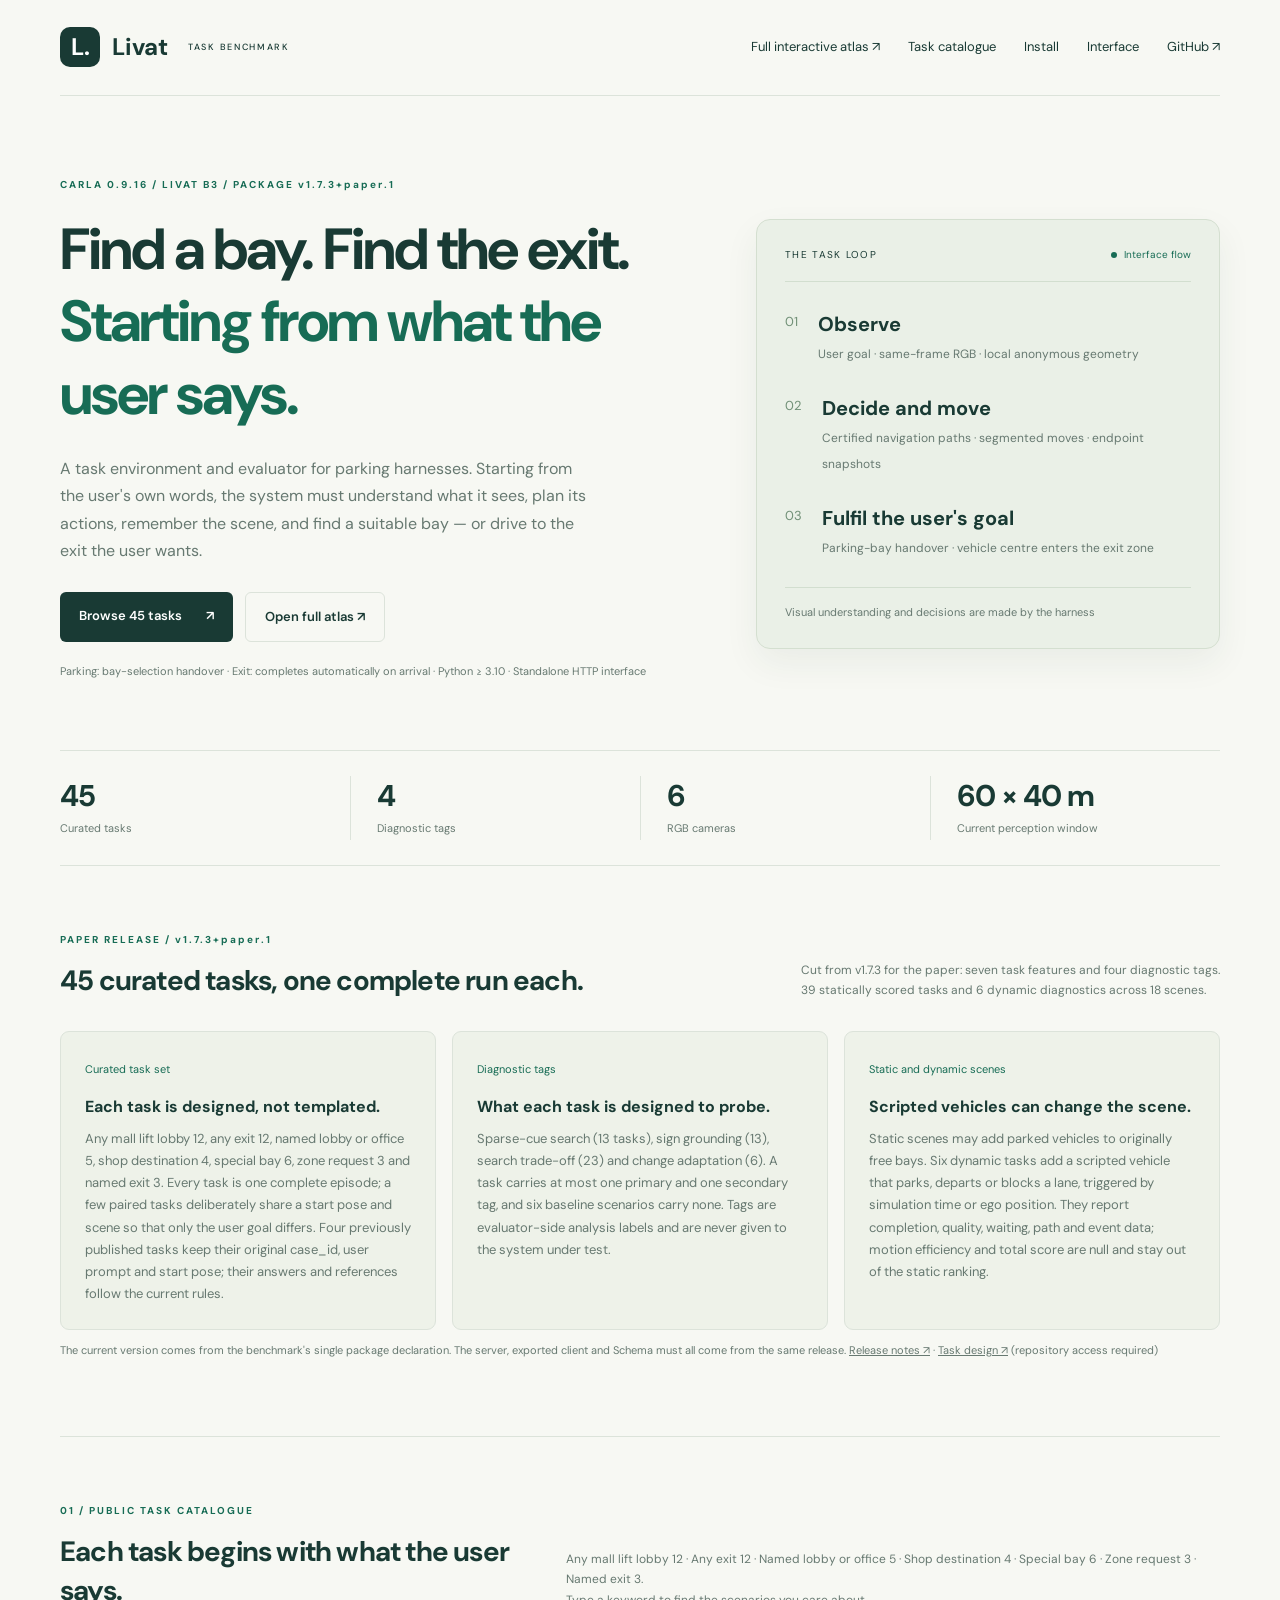
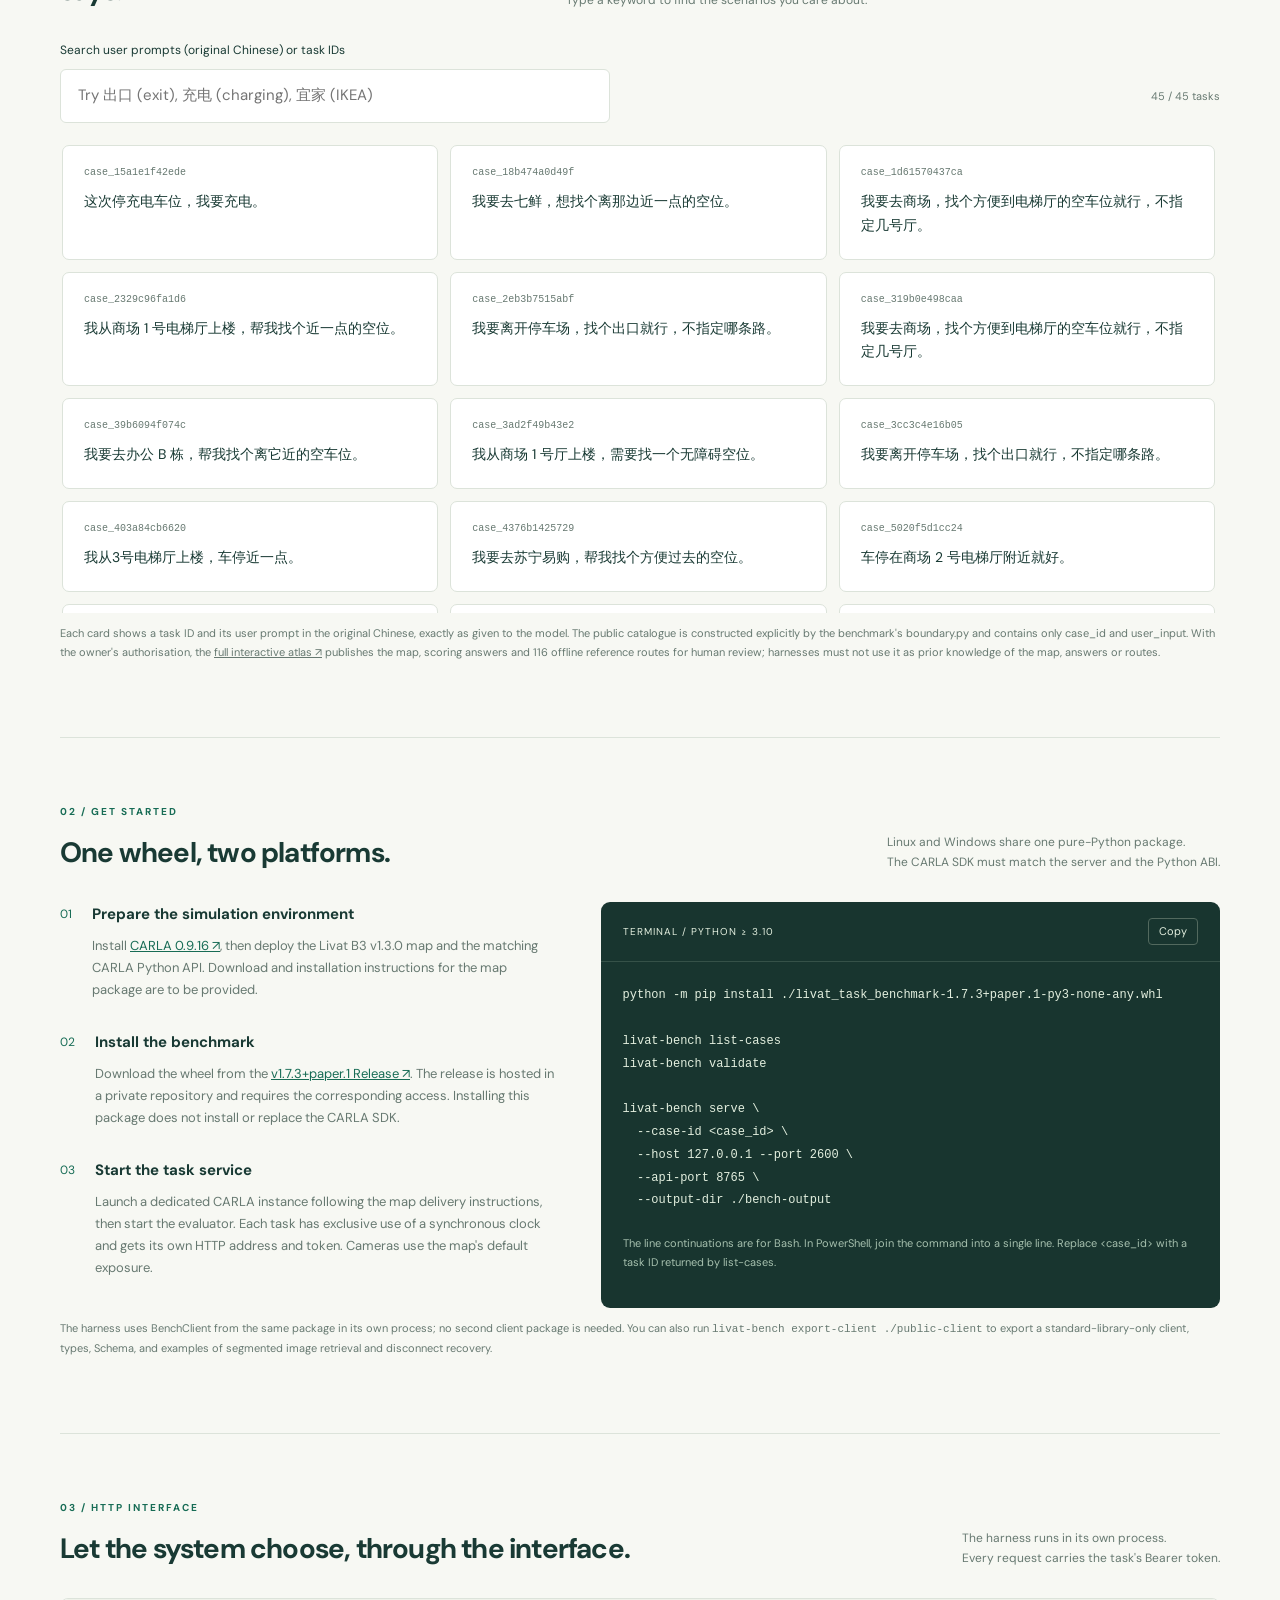
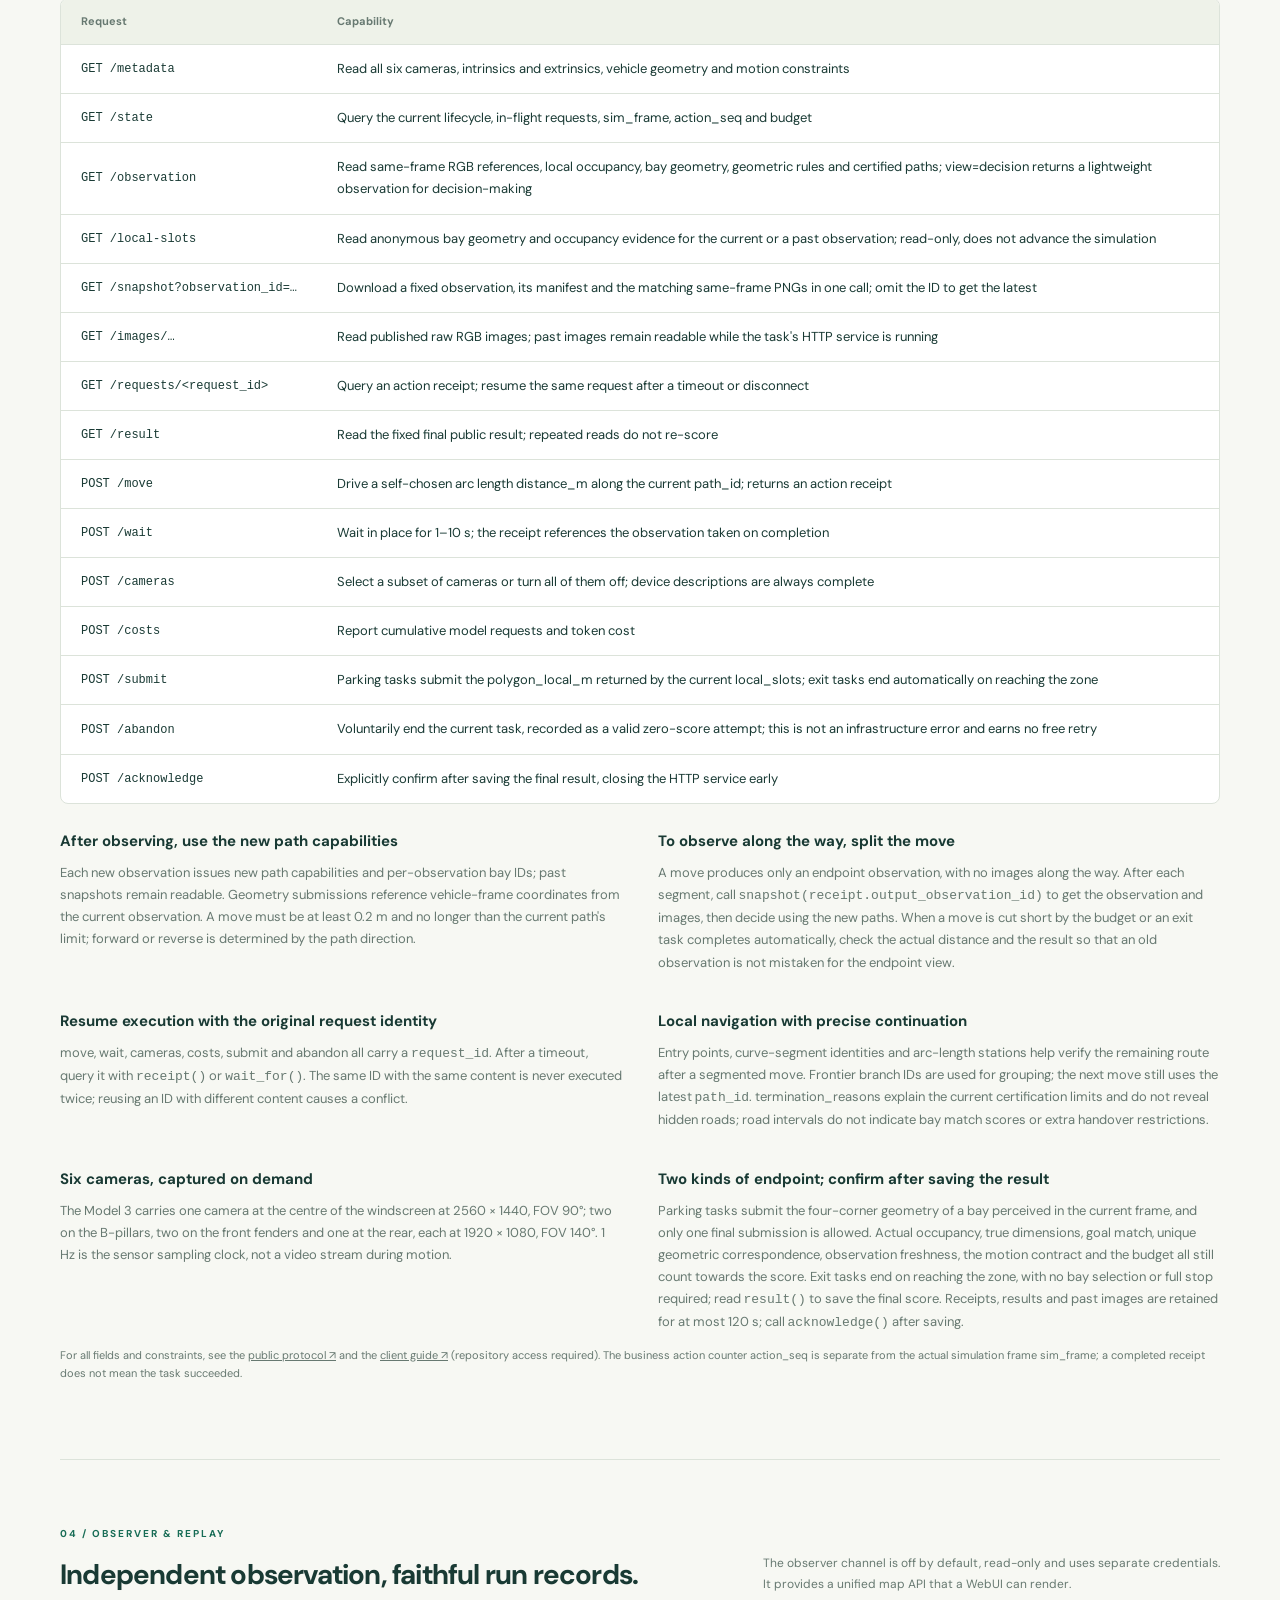
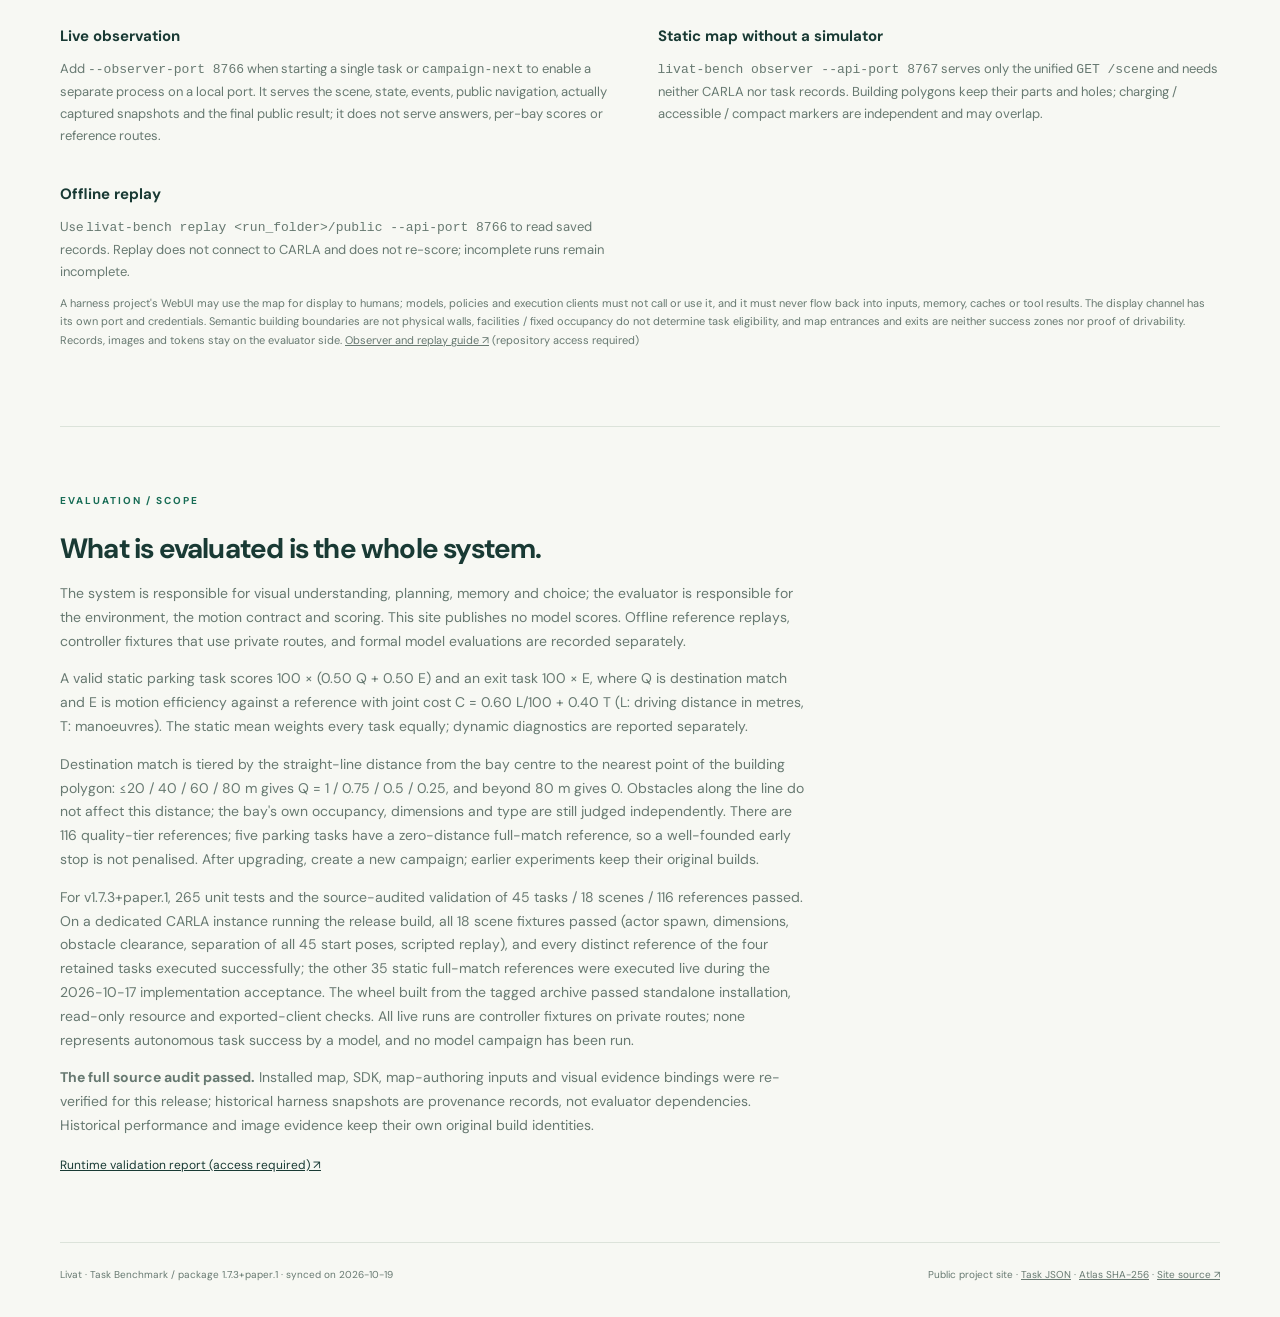
==== commit fb9a9452: "docs: synchronize paper release v1.7.3+paper.1 and translate site to English" ====
--- a/index.html
+++ b/index.html
@@ -1,9 +1,9 @@
 <!doctype html>
-<html lang="zh-CN">
+<html lang="en">
 <head>
   <meta charset="utf-8">
   <meta name="viewport" content="width=device-width, initial-scale=1">
-  <meta name="description" content="Livat Task Benchmark — 面向 CARLA parking harness 的任务环境与评测器。安装、64 题公开目录、可靠动作回执、终点快照与完整交互图谱。">
+  <meta name="description" content="Livat Task Benchmark — a task environment and evaluator for CARLA parking harnesses. Installation, a public 45-task catalogue, reliable action receipts, endpoint snapshots and the full interactive atlas.">
   <title>Livat · Task Benchmark</title>
   <link rel="stylesheet" href="styles.css">
   <script src="app.js" defer></script>
@@ -11,81 +11,81 @@
 <body>
 <header>
   <a class="brand" href="#"><span class="mark">L.</span>Livat <small>TASK BENCHMARK</small></a>
-  <nav aria-label="主导航">
-    <a href="atlas.html">完整交互图谱 ↗</a>
-    <a href="#tasks">任务目录</a>
-    <a href="#install">安装</a>
-    <a href="#protocol">接入协议</a>
+  <nav aria-label="Main navigation">
+    <a href="atlas.html">Full interactive atlas ↗</a>
+    <a href="#tasks">Task catalogue</a>
+    <a href="#install">Install</a>
+    <a href="#protocol">Interface</a>
     <a href="https://github.com/Starlento/livat-benchmark-site">GitHub ↗</a>
   </nav>
 </header>
 <main>
   <section class="hero">
     <div>
-      <p class="eyebrow">CARLA 0.9.16 / LIVAT B3 / PACKAGE v1.7.1</p>
-      <h1>找车位，也找出口。<br><span>从用户原话开始。</span></h1>
-      <p class="intro">面向 parking harness 的任务环境与评测器。让系统从用户原话出发，理解视觉、规划行动、记忆场景，找到合适车位，或驶达用户想去的出口。</p>
+      <p class="eyebrow">CARLA 0.9.16 / LIVAT B3 / PACKAGE v1.7.3+paper.1</p>
+      <h1>Find a bay. Find the exit.<br><span>Starting from what the user says.</span></h1>
+      <p class="intro">A task environment and evaluator for parking harnesses. Starting from the user's own words, the system must understand what it sees, plan its actions, remember the scene, and find a suitable bay — or drive to the exit the user wants.</p>
       <div class="buttons">
-        <a class="primary" href="#tasks">浏览 64 个任务 <span>↗</span></a>
-        <a class="secondary" href="atlas.html">打开完整图谱 ↗</a>
+        <a class="primary" href="#tasks">Browse 45 tasks <span>↗</span></a>
+        <a class="secondary" href="atlas.html">Open full atlas ↗</a>
       </div>
-      <p class="hero-note">停车选位交接 · 出口到达自动完成 · Python ≥ 3.10 · 独立 HTTP 接入</p>
+      <p class="hero-note">Parking: bay-selection handover · Exit: completes automatically on arrival · Python ≥ 3.10 · Standalone HTTP interface</p>
     </div>
     <aside class="flow-card">
-      <div class="card-top"><span>THE TASK LOOP</span><span class="live-dot">接口流程</span></div>
-      <div class="flow-step"><b>01</b><div><strong>观察</strong><span>用户目标 · 同帧 RGB · 局部匿名几何</span></div></div>
-      <div class="flow-step"><b>02</b><div><strong>决策与移动</strong><span>认证导航路径 · 分段移动 · 终点快照</span></div></div>
-      <div class="flow-step"><b>03</b><div><strong>完成用户目标</strong><span>停车选位交接 · 车身中心进入出口区域</span></div></div>
-      <div class="card-bottom">视觉理解与决策由 harness 完成</div>
+      <div class="card-top"><span>THE TASK LOOP</span><span class="live-dot">Interface flow</span></div>
+      <div class="flow-step"><b>01</b><div><strong>Observe</strong><span>User goal · same-frame RGB · local anonymous geometry</span></div></div>
+      <div class="flow-step"><b>02</b><div><strong>Decide and move</strong><span>Certified navigation paths · segmented moves · endpoint snapshots</span></div></div>
+      <div class="flow-step"><b>03</b><div><strong>Fulfil the user's goal</strong><span>Parking-bay handover · vehicle centre enters the exit zone</span></div></div>
+      <div class="card-bottom">Visual understanding and decisions are made by the harness</div>
     </aside>
   </section>
 
   <div class="metrics">
-    <div><b>64</b><span>冻结任务</span></div>
-    <div><b>4</b><span>任务类别</span></div>
-    <div><b>6</b><span>RGB 相机</span></div>
-    <div><b>60 × 40 m</b><span>当前感知窗口</span></div>
+    <div><b>45</b><span>Curated tasks</span></div>
+    <div><b>4</b><span>Diagnostic tags</span></div>
+    <div><b>6</b><span>RGB cameras</span></div>
+    <div><b>60 × 40 m</b><span>Current perception window</span></div>
   </div>
 
   <section id="release">
     <div class="section-head">
-      <div><p class="eyebrow">CURRENT RELEASE / v1.7.1</p><h2>停车距离，量到建筑最近点。</h2></div>
-      <p>车位中心到目标建筑多边形取最近直线距离。<br>忽略沿线障碍物，保留原评分档位。</p>
+      <div><p class="eyebrow">PAPER RELEASE / v1.7.3+paper.1</p><h2>45 curated tasks, one complete run each.</h2></div>
+      <p>Cut from v1.7.3 for the paper: seven task features and four diagnostic tags.<br>39 statically scored tasks and 6 dynamic diagnostics across 18 scenes.</p>
     </div>
     <div class="release-grid">
-      <article><span class="feature-label">距离修复</span><h3>从车位中心量到建筑。</h3><p>以车位多边形质心为起点，量到目标建筑多边形的最近点，忽略沿线墙柱与停放车辆。建筑保留B3核心区／电梯厅的部件与孔洞；这条直线不表示通行路径。</p></article>
-      <article><span class="feature-label">满分基准</span><h3>两项效率使用同一路线。</h3><p>从本题起点到Q=1车位可提交位置求最短行驶路线，等长时优先较少操作。距离与操作次数取自该路线，各效率项封顶满分；44条停车参考与40条出口参考共84条。</p></article>
-      <article><span class="feature-label">当前几何</span><h3>提交本帧感知车位。</h3><p>停车只接受当前local_slots的polygon_local_m，不提交车位号。局部感知为60 × 40米窗口，前40米、后20米、左右各20米；车位占用、真实尺寸、类型匹配与观测新鲜度继续检查。</p></article>
+      <article><span class="feature-label">Curated task set</span><h3>Each task is designed, not templated.</h3><p>Any mall lift lobby 12, any exit 12, named lobby or office 5, shop destination 4, special bay 6, zone request 3 and named exit 3. Every task is one complete episode; a few paired tasks deliberately share a start pose and scene so that only the user goal differs. Four previously published tasks keep their original case_id, user prompt and start pose; their answers and references follow the current rules.</p></article>
+      <article><span class="feature-label">Diagnostic tags</span><h3>What each task is designed to probe.</h3><p>Sparse-cue search (13 tasks), sign grounding (13), search trade-off (23) and change adaptation (6). A task carries at most one primary and one secondary tag, and six baseline scenarios carry none. Tags are evaluator-side analysis labels and are never given to the system under test.</p></article>
+      <article><span class="feature-label">Static and dynamic scenes</span><h3>Scripted vehicles can change the scene.</h3><p>Static scenes may add parked vehicles to originally free bays. Six dynamic tasks add a scripted vehicle that parks, departs or blocks a lane, triggered by simulation time or ego position. They report completion, quality, waiting, path and event data; motion efficiency and total score are null and stay out of the static ranking.</p></article>
     </div>
-    <p class="caption">当前版本来自 benchmark 的唯一 package 声明。服务端、导出客户端与 Schema 须使用同一发布。<a href="https://github.com/Starlento/livat-task-benchmark/blob/v1.7.1/docs/RELEASE_NOTES.md">发布说明 ↗</a>（需仓库访问权限）</p>
+    <p class="caption">The current version comes from the benchmark's single package declaration. The server, exported client and Schema must all come from the same release. <a href="https://github.com/Starlento/livat-task-benchmark/blob/v1.7.3%2Bpaper.1/docs/RELEASE_NOTES.md">Release notes ↗</a> · <a href="https://github.com/Starlento/livat-task-benchmark/blob/v1.7.3%2Bpaper.1/docs/TASK_DESIGN.md">Task design ↗</a> (repository access required)</p>
   </section>
 
   <section id="tasks">
     <div class="section-head">
-      <div><p class="eyebrow">01 / PUBLIC TASK CATALOGUE</p><h2>用户怎么说，任务就怎么开始。</h2></div>
-      <p>电梯厅 27 题 · 特殊位 8 题 · 购物目标 9 题 · 出口智行 20 题。<br>输入关键词，找到你关心的场景。</p>
+      <div><p class="eyebrow">01 / PUBLIC TASK CATALOGUE</p><h2>Each task begins with what the user says.</h2></div>
+      <p>Any mall lift lobby 12 · Any exit 12 · Named lobby or office 5 · Shop destination 4 · Special bay 6 · Zone request 3 · Named exit 3.<br>Type a keyword to find the scenarios you care about.</p>
     </div>
-    <label class="search-label" for="search">搜索用户原话或题目 ID</label>
-    <div class="search-row"><input type="search" id="search" placeholder="试试「出口」「充电」「宜家」" autocomplete="off"><span id="count" role="status" aria-live="polite">加载任务…</span></div>
-    <div id="case-list" class="cases" aria-label="公开任务目录"></div>
-    <noscript><p>启用 JavaScript 查看任务目录，或下载 <a href="public-cases.json">公开任务 JSON</a>。</p></noscript>
-    <p class="caption">公开目录由 benchmark 的 boundary.py 显式构造，仅包含 case_id 与 user_input。<a href="atlas.html">完整交互图谱 ↗</a> 经所有者授权公开地图、评分答案与 84 条离线参考路线，供人工审阅；harness 不得将其用作先验地图、答案或路线知识。</p>
+    <label class="search-label" for="search">Search user prompts (original Chinese) or task IDs</label>
+    <div class="search-row"><input type="search" id="search" placeholder="Try 出口 (exit), 充电 (charging), 宜家 (IKEA)" autocomplete="off"><span id="count" role="status" aria-live="polite">Loading tasks…</span></div>
+    <div id="case-list" class="cases" aria-label="Public task catalogue: task ID and user prompt (original Chinese)"></div>
+    <noscript><p>Enable JavaScript to view the task catalogue, or download the <a href="public-cases.json">public task JSON</a>.</p></noscript>
+    <p class="caption">Each card shows a task ID and its user prompt in the original Chinese, exactly as given to the model. The public catalogue is constructed explicitly by the benchmark's boundary.py and contains only case_id and user_input. With the owner's authorisation, the <a href="atlas.html">full interactive atlas ↗</a> publishes the map, scoring answers and 116 offline reference routes for human review; harnesses must not use it as prior knowledge of the map, answers or routes.</p>
   </section>
 
   <section id="install">
     <div class="section-head">
-      <div><p class="eyebrow">02 / GET STARTED</p><h2>一个 wheel，两种平台。</h2></div>
-      <p>Linux / Windows 共用纯 Python 安装包。<br>CARLA SDK 须与服务端及 Python ABI 匹配。</p>
+      <div><p class="eyebrow">02 / GET STARTED</p><h2>One wheel, two platforms.</h2></div>
+      <p>Linux and Windows share one pure-Python package.<br>The CARLA SDK must match the server and the Python ABI.</p>
     </div>
     <div class="install-grid">
       <div class="install-steps">
-        <article><span>01</span><div><h3>准备模拟环境</h3><p>安装 <a href="https://github.com/carla-simulator/carla/releases/tag/0.9.16">CARLA 0.9.16 ↗</a>，部署 Livat B3 v1.3.0 地图与匹配的 CARLA Python API。地图包下载与安装说明待提供。</p></div></article>
-        <article><span>02</span><div><h3>安装 benchmark</h3><p>从 <a href="https://github.com/Starlento/livat-task-benchmark/releases/tag/v1.7.1">v1.7.1 Release ↗</a> 下载 wheel。Release 位于私有仓库，需要相应访问权限。安装本包不会安装或替换 CARLA SDK。</p></div></article>
-        <article><span>03</span><div><h3>启动任务服务</h3><p>按地图交付说明启动专用 CARLA 实例，再启动评测器。每题独占同步时钟，并提供 HTTP 地址与独立 token。相机沿用地图默认曝光。</p></div></article>
+        <article><span>01</span><div><h3>Prepare the simulation environment</h3><p>Install <a href="https://github.com/carla-simulator/carla/releases/tag/0.9.16">CARLA 0.9.16 ↗</a>, then deploy the Livat B3 v1.3.0 map and the matching CARLA Python API. Download and installation instructions for the map package are to be provided.</p></div></article>
+        <article><span>02</span><div><h3>Install the benchmark</h3><p>Download the wheel from the <a href="https://github.com/Starlento/livat-task-benchmark/releases/tag/v1.7.3%2Bpaper.1">v1.7.3+paper.1 Release ↗</a>. The release is hosted in a private repository and requires the corresponding access. Installing this package does not install or replace the CARLA SDK.</p></div></article>
+        <article><span>03</span><div><h3>Start the task service</h3><p>Launch a dedicated CARLA instance following the map delivery instructions, then start the evaluator. Each task has exclusive use of a synchronous clock and gets its own HTTP address and token. Cameras use the map's default exposure.</p></div></article>
       </div>
       <div class="code-card">
-        <div class="code-title"><span>TERMINAL / PYTHON ≥ 3.10</span><button id="copy" type="button">复制</button></div>
-        <pre><code id="install-code">python -m pip install ./livat_task_benchmark-1.7.1-py3-none-any.whl
+        <div class="code-title"><span>TERMINAL / PYTHON ≥ 3.10</span><button id="copy" type="button">Copy</button></div>
+        <pre><code id="install-code">python -m pip install ./livat_task_benchmark-1.7.3+paper.1-py3-none-any.whl
 
 livat-bench list-cases
 livat-bench validate
@@ -95,77 +95,77 @@
   --host 127.0.0.1 --port 2600 \
   --api-port 8765 \
   --output-dir ./bench-output</code></pre>
-        <p>换行写法适用于 Bash。PowerShell 请合并为单行；将 &lt;case_id&gt; 替换为 list-cases 返回的题目 ID。</p>
+        <p>The line continuations are for Bash. In PowerShell, join the command into a single line. Replace &lt;case_id&gt; with a task ID returned by list-cases.</p>
       </div>
     </div>
-    <p class="caption">harness 在独立进程中使用同包的 BenchClient；无需第二个客户端包。也可运行 <code>livat-bench export-client ./public-client</code> 导出仅依赖标准库的客户端、类型、Schema 和分段取图 / 断线恢复示例。</p>
+    <p class="caption">The harness uses BenchClient from the same package in its own process; no second client package is needed. You can also run <code>livat-bench export-client ./public-client</code> to export a standard-library-only client, types, Schema, and examples of segmented image retrieval and disconnect recovery.</p>
   </section>
 
   <section id="protocol">
     <div class="section-head">
-      <div><p class="eyebrow">03 / HTTP INTERFACE</p><h2>通过接口，让系统作出选择。</h2></div>
-      <p>harness 在自己的进程中运行。<br>所有请求携带本题 Bearer token。</p>
+      <div><p class="eyebrow">03 / HTTP INTERFACE</p><h2>Let the system choose, through the interface.</h2></div>
+      <p>The harness runs in its own process.<br>Every request carries the task's Bearer token.</p>
     </div>
-    <div class="table-wrap" tabindex="0" role="region" aria-label="HTTP 接口一览，可横向滚动">
+    <div class="table-wrap" tabindex="0" role="region" aria-label="HTTP interface overview, horizontally scrollable">
       <table>
-        <thead><tr><th scope="col">请求</th><th scope="col">能力</th></tr></thead>
+        <thead><tr><th scope="col">Request</th><th scope="col">Capability</th></tr></thead>
         <tbody>
-          <tr><td>GET /metadata</td><td>读取全部六路相机、内外参、车辆几何与运动约束</td></tr>
-          <tr><td>GET /state</td><td>查询当前生命周期、执行请求、sim_frame、action_seq 和预算</td></tr>
-          <tr><td>GET /observation</td><td>读取同帧 RGB 引用、局部占用、车位几何、几何规则与认证路径；view=decision 返回决策所需的轻量观测</td></tr>
-          <tr><td>GET /local-slots</td><td>读取当前或历史观测的匿名车位几何与占用证据；只读，不推进仿真</td></tr>
-          <tr><td>GET /snapshot?observation_id=…</td><td>一次下载固定观测、清单和对应同帧 PNG；省略 ID 取最新</td></tr>
-          <tr><td>GET /images/…</td><td>读取已发布的原始 RGB；历史图片在本题 HTTP 服务期内可读</td></tr>
-          <tr><td>GET /requests/&lt;request_id&gt;</td><td>查询动作回执，超时或断线后恢复同一个请求</td></tr>
-          <tr><td>GET /result</td><td>读取固定终态公开结果，重复读取不重新评分</td></tr>
-          <tr><td>POST /move</td><td>沿当前 path_id 执行自选弧长 distance_m，返回动作回执</td></tr>
-          <tr><td>POST /wait</td><td>原地等待 1–10 秒，回执引用完成后的观测</td></tr>
-          <tr><td>POST /cameras</td><td>选择相机子集或全部关闭；设备描述始终完整</td></tr>
-          <tr><td>POST /costs</td><td>报告累计模型请求与 token 成本</td></tr>
-          <tr><td>POST /submit</td><td>停车题提交当前local_slots返回的polygon_local_m；出口题到达区域后自动结束</td></tr>
-          <tr><td>POST /abandon</td><td>主动结束当前题，记零分有效尝试；不是基础设施错误，不获得免费重试</td></tr>
-          <tr><td>POST /acknowledge</td><td>保存终态结果后显式确认，提前关闭 HTTP 服务</td></tr>
+          <tr><td>GET /metadata</td><td>Read all six cameras, intrinsics and extrinsics, vehicle geometry and motion constraints</td></tr>
+          <tr><td>GET /state</td><td>Query the current lifecycle, in-flight requests, sim_frame, action_seq and budget</td></tr>
+          <tr><td>GET /observation</td><td>Read same-frame RGB references, local occupancy, bay geometry, geometric rules and certified paths; view=decision returns a lightweight observation for decision-making</td></tr>
+          <tr><td>GET /local-slots</td><td>Read anonymous bay geometry and occupancy evidence for the current or a past observation; read-only, does not advance the simulation</td></tr>
+          <tr><td>GET /snapshot?observation_id=…</td><td>Download a fixed observation, its manifest and the matching same-frame PNGs in one call; omit the ID to get the latest</td></tr>
+          <tr><td>GET /images/…</td><td>Read published raw RGB images; past images remain readable while the task's HTTP service is running</td></tr>
+          <tr><td>GET /requests/&lt;request_id&gt;</td><td>Query an action receipt; resume the same request after a timeout or disconnect</td></tr>
+          <tr><td>GET /result</td><td>Read the fixed final public result; repeated reads do not re-score</td></tr>
+          <tr><td>POST /move</td><td>Drive a self-chosen arc length distance_m along the current path_id; returns an action receipt</td></tr>
+          <tr><td>POST /wait</td><td>Wait in place for 1–10 s; the receipt references the observation taken on completion</td></tr>
+          <tr><td>POST /cameras</td><td>Select a subset of cameras or turn all of them off; device descriptions are always complete</td></tr>
+          <tr><td>POST /costs</td><td>Report cumulative model requests and token cost</td></tr>
+          <tr><td>POST /submit</td><td>Parking tasks submit the polygon_local_m returned by the current local_slots; exit tasks end automatically on reaching the zone</td></tr>
+          <tr><td>POST /abandon</td><td>Voluntarily end the current task, recorded as a valid zero-score attempt; this is not an infrastructure error and earns no free retry</td></tr>
+          <tr><td>POST /acknowledge</td><td>Explicitly confirm after saving the final result, closing the HTTP service early</td></tr>
         </tbody>
       </table>
     </div>
     <div class="callouts">
-      <article><h3>观察后，使用新的路径能力</h3><p>每次新观测生成新的路径能力和单观测车位 ID；历史快照仍可读取。几何提交引用当前观测的车体坐标。移动距离至少 0.2 米，且不超过当前路径上限；前进或倒车由路径方向决定。</p></article>
-      <article><h3>沿途观察，需要主动分段</h3><p>一次移动只生成终点观测，不提供沿途图像。每段完成后用 <code>snapshot(receipt.output_observation_id)</code> 获取观测和图片，再用新路径决策。预算中断或出口自动完成时需核对实际距离与结果，避免把旧观测当作终点图。</p></article>
-      <article><h3>恢复执行，保留原请求身份</h3><p>move、wait、cameras、costs、submit、abandon 均携带 <code>request_id</code>。超时后用 <code>receipt()</code> 或 <code>wait_for()</code> 查询；相同 ID 与内容不会重复执行，不同内容复用 ID 会冲突。</p></article>
-      <article><h3>局部导航，支持精确接续</h3><p>进入点、曲线段身份与弧长 station 帮助分段后核对剩余路线。前沿 branch ID 用于归组；下一步执行仍使用最新 <code>path_id</code>。termination_reasons 说明当前认证限制，不提供隐藏道路；道路区间不表示车位匹配分或额外交接限制。</p></article>
-      <article><h3>六路相机，按需采集</h3><p>Model 3 前风挡正中央一路 2560 × 1440、FOV 90°；B 柱两路、前翼子板两路及车尾一路均为 1920 × 1080、FOV 140°。1 Hz 为传感器采样时钟，不代表移动中的视频流。</p></article>
-      <article><h3>两种终点，保存结果后确认</h3><p>停车题提交当前感知车位的四角几何，只能最终提交一次。实际占用、真实尺寸、目标匹配、唯一几何对应、观测新鲜度、运动合同与预算继续参与评分。出口题到达区域即结束，无需选位或停稳；读取 <code>result()</code> 保存终态评分。回执、结果和历史图片最多保留 120 秒，保存后调用 <code>acknowledge()</code>。</p></article>
+      <article><h3>After observing, use the new path capabilities</h3><p>Each new observation issues new path capabilities and per-observation bay IDs; past snapshots remain readable. Geometry submissions reference vehicle-frame coordinates from the current observation. A move must be at least 0.2 m and no longer than the current path's limit; forward or reverse is determined by the path direction.</p></article>
+      <article><h3>To observe along the way, split the move</h3><p>A move produces only an endpoint observation, with no images along the way. After each segment, call <code>snapshot(receipt.output_observation_id)</code> to get the observation and images, then decide using the new paths. When a move is cut short by the budget or an exit task completes automatically, check the actual distance and the result so that an old observation is not mistaken for the endpoint view.</p></article>
+      <article><h3>Resume execution with the original request identity</h3><p>move, wait, cameras, costs, submit and abandon all carry a <code>request_id</code>. After a timeout, query it with <code>receipt()</code> or <code>wait_for()</code>. The same ID with the same content is never executed twice; reusing an ID with different content causes a conflict.</p></article>
+      <article><h3>Local navigation with precise continuation</h3><p>Entry points, curve-segment identities and arc-length stations help verify the remaining route after a segmented move. Frontier branch IDs are used for grouping; the next move still uses the latest <code>path_id</code>. termination_reasons explain the current certification limits and do not reveal hidden roads; road intervals do not indicate bay match scores or extra handover restrictions.</p></article>
+      <article><h3>Six cameras, captured on demand</h3><p>The Model 3 carries one camera at the centre of the windscreen at 2560 × 1440, FOV 90°; two on the B-pillars, two on the front fenders and one at the rear, each at 1920 × 1080, FOV 140°. 1 Hz is the sensor sampling clock, not a video stream during motion.</p></article>
+      <article><h3>Two kinds of endpoint; confirm after saving the result</h3><p>Parking tasks submit the four-corner geometry of a bay perceived in the current frame, and only one final submission is allowed. Actual occupancy, true dimensions, goal match, unique geometric correspondence, observation freshness, the motion contract and the budget all still count towards the score. Exit tasks end on reaching the zone, with no bay selection or full stop required; read <code>result()</code> to save the final score. Receipts, results and past images are retained for at most 120 s; call <code>acknowledge()</code> after saving.</p></article>
     </div>
-    <p class="caption">完整字段与约束见 <a href="https://github.com/Starlento/livat-task-benchmark/blob/v1.7.1/client/PROTOCOL.md">公共协议 ↗</a> 和 <a href="https://github.com/Starlento/livat-task-benchmark/blob/v1.7.1/docs/CLIENT_GUIDE.md">客户端指南 ↗</a>（需仓库访问权限）。业务动作计数 action_seq 与实际仿真帧 sim_frame 分开；回执 completed 不等于任务成功。</p>
+    <p class="caption">For all fields and constraints, see the <a href="https://github.com/Starlento/livat-task-benchmark/blob/v1.7.3%2Bpaper.1/client/PROTOCOL.md">public protocol ↗</a> and the <a href="https://github.com/Starlento/livat-task-benchmark/blob/v1.7.3%2Bpaper.1/docs/CLIENT_GUIDE.md">client guide ↗</a> (repository access required). The business action counter action_seq is separate from the actual simulation frame sim_frame; a completed receipt does not mean the task succeeded.</p>
   </section>
 
   <section id="observer">
     <div class="section-head">
-      <div><p class="eyebrow">04 / OBSERVER &amp; REPLAY</p><h2>独立观察，保留真实运行记录。</h2></div>
-      <p>观察通道默认关闭，只读且使用独立凭证。<br>提供统一地图 API，WebUI 可据此渲染。</p>
+      <div><p class="eyebrow">04 / OBSERVER &amp; REPLAY</p><h2>Independent observation, faithful run records.</h2></div>
+      <p>The observer channel is off by default, read-only and uses separate credentials.<br>It provides a unified map API that a WebUI can render.</p>
     </div>
     <div class="callouts">
-      <article><h3>实时观察</h3><p>启动单题或 <code>campaign-next</code> 时增加 <code>--observer-port 8766</code>，启用独立进程和本机端口。提供场景、状态、事件、公开导航、实际采集快照及终态公开结果；不提供答案、逐车位分数或参考路线。</p></article>
-      <article><h3>无模拟器的静态地图</h3><p><code>livat-bench observer --api-port 8767</code> 只提供统一的 <code>GET /scene</code>，无需 CARLA 或任务记录。建筑多边形保留部件与孔洞，充电／无障碍／微型标记独立，可重叠。</p></article>
-      <article><h3>离线回放</h3><p>使用 <code>livat-bench replay &lt;run_folder&gt;/public --api-port 8766</code> 读取保存的记录。回放不连接 CARLA、不重新评分；未完成的运行保持未完成状态。</p></article>
+      <article><h3>Live observation</h3><p>Add <code>--observer-port 8766</code> when starting a single task or <code>campaign-next</code> to enable a separate process on a local port. It serves the scene, state, events, public navigation, actually captured snapshots and the final public result; it does not serve answers, per-bay scores or reference routes.</p></article>
+      <article><h3>Static map without a simulator</h3><p><code>livat-bench observer --api-port 8767</code> serves only the unified <code>GET /scene</code> and needs neither CARLA nor task records. Building polygons keep their parts and holes; charging / accessible / compact markers are independent and may overlap.</p></article>
+      <article><h3>Offline replay</h3><p>Use <code>livat-bench replay &lt;run_folder&gt;/public --api-port 8766</code> to read saved records. Replay does not connect to CARLA and does not re-score; incomplete runs remain incomplete.</p></article>
     </div>
-    <p class="caption">harness 项目的 WebUI 可用地图向人类展示；模型、策略和执行客户端禁止调用或使用，禁止回流到输入、记忆、缓存或工具结果。展示通道的端口与凭证独立。建筑语义边界不是物理墙，设施／固定占用不是任务准入，地图出入口不是成功区域或可通行性证明。记录、图片及 token 留在评测端。<a href="https://github.com/Starlento/livat-task-benchmark/blob/v1.7.1/docs/OBSERVER.md">观察与回放说明 ↗</a>（需仓库访问权限）</p>
+    <p class="caption">A harness project's WebUI may use the map for display to humans; models, policies and execution clients must not call or use it, and it must never flow back into inputs, memory, caches or tool results. The display channel has its own port and credentials. Semantic building boundaries are not physical walls, facilities / fixed occupancy do not determine task eligibility, and map entrances and exits are neither success zones nor proof of drivability. Records, images and tokens stay on the evaluator side. <a href="https://github.com/Starlento/livat-task-benchmark/blob/v1.7.3%2Bpaper.1/docs/OBSERVER.md">Observer and replay guide ↗</a> (repository access required)</p>
   </section>
 
   <section class="evaluation">
     <p class="eyebrow">EVALUATION / SCOPE</p>
-    <h2>评测的是完整系统。</h2>
-    <p>系统负责视觉理解、规划、记忆与选择；评测器负责环境、运动合同和计分。本站未发布模型成绩。离线参考回放、使用私有路线的 controller fixture 与模型正式评测分别记录。</p>
-    <p>停车题按车位匹配 50%、行驶距离 30%、转向及倒车 20% 计分；出口题按行驶距离 60% 与转向 40% 计分。四类汇总权重依次为电梯厅 45%、特殊位 15%、购物目标 15%、出口智行 25%。</p>
-    <p>目的地匹配按车位中心到建筑多边形的最近直线距离分档：≤20／40／60／80米对应Q=1／0.75／0.5／0.25，超过80米为0。沿线障碍物不影响这项距离；车位本身的占用、尺寸与类型继续独立判断。评分表和驾驶参考已重生成，28条停车基准路线变化，6道题的基准距离为0。升级后新建campaign，旧实验保留原构建。</p>
-    <p>v1.7.1 的 232 项测试、64 题 / 84 条参考验证通过，1531条正分距离注释独立复算；44条新停车参考重放均为100分，另重放44条旧参考与3条历史运行。正式安装包另验独立安装、只读资源、标准库客户端和执行／观察HTTP。本次没有新CARLA运行或RGB采集／审查；历史轨迹与原成绩保留，这些验证不代表模型自主任务成功。</p>
-    <p><strong>完整来源审计未通过。</strong>冻结记录中独立外部 agentic_parking 的 35 个来源文件发生漂移，交付保留这一溯源限制。普通验证通过不能替代完整来源审计；历史性能与图像证据保留各自原构建身份。</p>
-    <a href="https://github.com/Starlento/livat-task-benchmark/blob/v1.7.1/docs/RUNTIME_VALIDATION.md">运行验证报告（需访问权限）↗</a>
+    <h2>What is evaluated is the whole system.</h2>
+    <p>The system is responsible for visual understanding, planning, memory and choice; the evaluator is responsible for the environment, the motion contract and scoring. This site publishes no model scores. Offline reference replays, controller fixtures that use private routes, and formal model evaluations are recorded separately.</p>
+    <p>A valid static parking task scores 100 × (0.50 Q + 0.50 E) and an exit task 100 × E, where Q is destination match and E is motion efficiency against a reference with joint cost C = 0.60 L/100 + 0.40 T (L: driving distance in metres, T: manoeuvres). The static mean weights every task equally; dynamic diagnostics are reported separately.</p>
+    <p>Destination match is tiered by the straight-line distance from the bay centre to the nearest point of the building polygon: ≤20 / 40 / 60 / 80 m gives Q = 1 / 0.75 / 0.5 / 0.25, and beyond 80 m gives 0. Obstacles along the line do not affect this distance; the bay's own occupancy, dimensions and type are still judged independently. There are 116 quality-tier references; five parking tasks have a zero-distance full-match reference, so a well-founded early stop is not penalised. After upgrading, create a new campaign; earlier experiments keep their original builds.</p>
+    <p>For v1.7.3+paper.1, 265 unit tests and the source-audited validation of 45 tasks / 18 scenes / 116 references passed. On a dedicated CARLA instance running the release build, all 18 scene fixtures passed (actor spawn, dimensions, obstacle clearance, separation of all 45 start poses, scripted replay), and every distinct reference of the four retained tasks executed successfully; the other 35 static full-match references were executed live during the 2026-10-17 implementation acceptance. The wheel built from the tagged archive passed standalone installation, read-only resource and exported-client checks. All live runs are controller fixtures on private routes; none represents autonomous task success by a model, and no model campaign has been run.</p>
+    <p><strong>The full source audit passed.</strong> Installed map, SDK, map-authoring inputs and visual evidence bindings were re-verified for this release; historical harness snapshots are provenance records, not evaluator dependencies. Historical performance and image evidence keep their own original build identities.</p>
+    <a href="https://github.com/Starlento/livat-task-benchmark/blob/v1.7.3%2Bpaper.1/docs/RUNTIME_VALIDATION.md">Runtime validation report (access required) ↗</a>
   </section>
 </main>
 <footer>
-  <span>Livat · Task Benchmark / package 1.7.1 · 同步于 2026-10-12</span>
-  <span>Public project site · <a href="public-cases.json">任务 JSON</a> · <a href="atlas-sha256.txt">图谱 SHA-256</a> · <a href="https://github.com/Starlento/livat-benchmark-site">站点源码 ↗</a></span>
+  <span>Livat · Task Benchmark / package 1.7.3+paper.1 · synced on 2026-10-19</span>
+  <span>Public project site · <a href="public-cases.json">Task JSON</a> · <a href="atlas-sha256.txt">Atlas SHA-256</a> · <a href="https://github.com/Starlento/livat-benchmark-site">Site source ↗</a></span>
 </footer>
 </body>
 </html>
--- a/styles.css
+++ b/styles.css
@@ -1,5 +1,5 @@
 @import url('https://fonts.googleapis.com/css2?family=DM+Sans:wght@400;500;600;700&display=swap');
-:root{--paper:#f7f8f3;--ink:#193a34;--muted:#677971;--line:#dce3da;--accent:#176c55}*{box-sizing:border-box}html{scroll-behavior:smooth;scroll-padding-top:24px}body{margin:0;background:var(--paper);color:var(--ink);font:15px/1.7 "DM Sans","Segoe UI","Microsoft YaHei",sans-serif}a{color:inherit;text-decoration:none}a:hover{text-decoration:underline}button,input{font:inherit}a:focus-visible,button:focus-visible,input:focus-visible{outline:3px solid #bd752e;outline-offset:4px}header,main,footer{max-width:1160px;margin:auto}header{display:flex;justify-content:space-between;align-items:center;padding:27px 0;border-bottom:1px solid var(--line)}.brand{display:flex;align-items:center;gap:12px;font-weight:700;font-size:24px}.mark{display:grid;place-items:center;background:var(--ink);color:white;width:40px;height:40px;border-radius:10px}.brand small{font-size:9px;letter-spacing:1.7px;margin-left:8px;font-weight:500}nav{display:flex;gap:28px;font-size:13px}.hero{display:grid;grid-template-columns:1.35fr 1fr;gap:70px;align-items:center;padding:80px 0 58px}.eyebrow{font-size:10px;letter-spacing:2px;font-weight:700;color:var(--accent);margin:0 0 20px}h1{font-size:clamp(36px,4.8vw,58px);line-height:1.25;letter-spacing:-2px;margin:0 0 25px}h1 span{color:var(--accent)}.intro{color:var(--muted);max-width:530px;font-size:16px}.buttons{display:flex;gap:12px;margin:28px 0 20px}.primary,.secondary{padding:13px 19px;border-radius:6px;font-weight:600;font-size:13px}.primary{background:var(--ink);color:white;display:flex;gap:24px}.secondary{border:1px solid var(--line)}.hero-note{font-size:11px;color:var(--muted)}.flow-card{background:#eaf0e7;padding:26px 28px;border:1px solid #d4dfd0;border-radius:14px;box-shadow:0 14px 35px #1a3c3410}.card-top{display:flex;justify-content:space-between;border-bottom:1px solid #d2decf;padding-bottom:18px;font-size:10px;letter-spacing:1.3px}.live-dot{color:var(--accent);letter-spacing:0}.live-dot:before{content:"";display:inline-block;width:6px;height:6px;border-radius:50%;background:var(--accent);margin-right:7px}.flow-step{display:flex;gap:20px;padding-top:25px}.flow-step b{font-size:13px;font-weight:400;color:#719077;padding-top:4px}.flow-step strong{display:block;font-size:20px}.flow-step span{font-size:12px;color:var(--muted)}.card-bottom{border-top:1px solid #d2decf;margin-top:26px;padding-top:15px;font-size:11px;color:var(--muted)}.metrics{display:grid;grid-template-columns:repeat(4,1fr);border-top:1px solid var(--line);border-bottom:1px solid var(--line);padding:25px 0}.metrics div{padding-left:26px;border-left:1px solid var(--line)}.metrics div:first-child{padding:0;border:0}.metrics b{display:block;font-size:30px;letter-spacing:-1px;line-height:1.3}.metrics span{font-size:11px;color:var(--muted)}section[id]{padding:65px 0;border-bottom:1px solid var(--line)}.section-head{display:flex;justify-content:space-between;gap:30px;align-items:end;margin-bottom:30px}.section-head .eyebrow{margin-bottom:13px}h2{font-size:28px;letter-spacing:-.8px;margin:0;line-height:1.4}.section-head>p{font-size:12px;color:var(--muted);margin:0}.search-label{font-size:12px;display:block;margin-bottom:9px}.search-row{display:flex;align-items:center;justify-content:space-between;gap:20px;margin-bottom:20px}.search-row input{max-width:550px;width:100%;border:1px solid var(--line);background:white;padding:13px 17px;border-radius:6px;color:var(--ink)}.search-row span,.caption{font-size:11px;color:var(--muted)}.cases{display:grid;grid-template-columns:repeat(3,1fr);gap:12px;max-height:470px;overflow:auto;padding:2px 5px 2px 2px}.case{background:white;border:1px solid var(--line);padding:21px;border-radius:7px}.case small{font:10px Consolas,monospace;color:var(--muted);display:block}.case p{font-size:14px;margin:12px 0 0}.empty{grid-column:1/-1;padding:25px}.install-grid{display:grid;grid-template-columns:1fr 1.25fr;gap:45px}.install-steps article{display:flex;gap:20px;margin-bottom:22px}.install-steps article>span{font-size:12px;color:var(--accent);padding-top:2px}.install-steps h3{font-size:15px;margin:0}.install-steps p{font-size:13px;color:var(--muted);margin:7px 0}.install-steps a{color:var(--accent);text-decoration:underline}.code-card{background:#18352f;color:#e3efdf;border-radius:9px;overflow:hidden}.code-title{display:flex;justify-content:space-between;align-items:center;padding:16px 22px;border-bottom:1px solid #355148;font-size:10px;letter-spacing:1px}.code-title button{background:transparent;border:1px solid #52695e;border-radius:4px;color:inherit;font-size:11px;padding:3px 10px;cursor:pointer}pre{margin:0;padding:22px;overflow:auto;white-space:pre;font:12px/1.9 Consolas,monospace}.code-card p{font-size:11px;color:#a6c0ae;padding:0 22px 18px;margin:0}.table-wrap{overflow:auto;border:1px solid var(--line);border-radius:8px;background:white}table{border-collapse:collapse;width:100%;text-align:left}th{background:#eef2e9;color:var(--muted);font-size:11px}th,td{padding:13px 20px;border-bottom:1px solid var(--line)}tr:last-child td{border:0}td{font-size:13px}td:first-child{font:12px Consolas,monospace;white-space:nowrap}.callouts{display:grid;grid-template-columns:1fr 1fr;gap:35px;margin-top:25px}.callouts h3{font-size:15px;margin:0}.callouts p{color:var(--muted);font-size:13px;margin:8px 0 0}.evaluation{padding:65px 0;max-width:750px}.evaluation p:not(.eyebrow){color:var(--muted);font-size:14px}.evaluation a{font-size:12px;text-decoration:underline}footer{border-top:1px solid var(--line);display:flex;justify-content:space-between;padding:23px 0 40px;color:var(--muted);font-size:10px}footer a{text-decoration:underline}@media(max-width:1220px){header,main,footer{margin-left:30px;margin-right:30px}}@media(max-width:760px){header{flex-wrap:wrap;gap:18px;padding:20px 0}.brand small{display:none}nav{gap:20px;flex-wrap:wrap}.hero{grid-template-columns:1fr;gap:28px;padding:42px 0}.metrics{grid-template-columns:1fr 1fr;gap:22px}.metrics div:nth-child(3){border:0;padding:0}.metrics b{font-size:25px}.section-head{display:block}.section-head>p{margin-top:16px}h2{font-size:24px}.cases{grid-template-columns:1fr}.install-grid,.callouts{grid-template-columns:1fr;gap:24px}footer{flex-direction:column;gap:10px}header,main,footer{margin-left:20px;margin-right:20px}section[id]{padding:44px 0}}
+:root{--paper:#f7f8f3;--ink:#193a34;--muted:#677971;--line:#dce3da;--accent:#176c55}*{box-sizing:border-box}html{scroll-behavior:smooth;scroll-padding-top:24px}body{margin:0;background:var(--paper);color:var(--ink);font:15px/1.7 "DM Sans","Segoe UI",Roboto,"Helvetica Neue",Arial,"Microsoft YaHei","PingFang SC","Noto Sans CJK SC","Noto Sans SC",sans-serif}a{color:inherit;text-decoration:none}a:hover{text-decoration:underline}button,input{font:inherit}a:focus-visible,button:focus-visible,input:focus-visible{outline:3px solid #bd752e;outline-offset:4px}header,main,footer{max-width:1160px;margin:auto}header{display:flex;justify-content:space-between;align-items:center;padding:27px 0;border-bottom:1px solid var(--line)}.brand{display:flex;align-items:center;gap:12px;font-weight:700;font-size:24px}.mark{display:grid;place-items:center;background:var(--ink);color:white;width:40px;height:40px;border-radius:10px}.brand small{font-size:9px;letter-spacing:1.7px;margin-left:8px;font-weight:500}nav{display:flex;gap:28px;font-size:13px}.hero{display:grid;grid-template-columns:1.35fr 1fr;gap:70px;align-items:center;padding:80px 0 58px}.eyebrow{font-size:10px;letter-spacing:2px;font-weight:700;color:var(--accent);margin:0 0 20px}h1{font-size:clamp(36px,4.8vw,58px);line-height:1.25;letter-spacing:-2px;margin:0 0 25px}h1 span{color:var(--accent)}.intro{color:var(--muted);max-width:530px;font-size:16px}.buttons{display:flex;gap:12px;margin:28px 0 20px}.primary,.secondary{padding:13px 19px;border-radius:6px;font-weight:600;font-size:13px}.primary{background:var(--ink);color:white;display:flex;gap:24px}.secondary{border:1px solid var(--line)}.hero-note{font-size:11px;color:var(--muted)}.flow-card{background:#eaf0e7;padding:26px 28px;border:1px solid #d4dfd0;border-radius:14px;box-shadow:0 14px 35px #1a3c3410}.card-top{display:flex;justify-content:space-between;border-bottom:1px solid #d2decf;padding-bottom:18px;font-size:10px;letter-spacing:1.3px}.live-dot{color:var(--accent);letter-spacing:0}.live-dot:before{content:"";display:inline-block;width:6px;height:6px;border-radius:50%;background:var(--accent);margin-right:7px}.flow-step{display:flex;gap:20px;padding-top:25px}.flow-step b{font-size:13px;font-weight:400;color:#719077;padding-top:4px}.flow-step strong{display:block;font-size:20px}.flow-step span{font-size:12px;color:var(--muted)}.card-bottom{border-top:1px solid #d2decf;margin-top:26px;padding-top:15px;font-size:11px;color:var(--muted)}.metrics{display:grid;grid-template-columns:repeat(4,1fr);border-top:1px solid var(--line);border-bottom:1px solid var(--line);padding:25px 0}.metrics div{padding-left:26px;border-left:1px solid var(--line)}.metrics div:first-child{padding:0;border:0}.metrics b{display:block;font-size:30px;letter-spacing:-1px;line-height:1.3}.metrics span{font-size:11px;color:var(--muted)}section[id]{padding:65px 0;border-bottom:1px solid var(--line)}.section-head{display:flex;justify-content:space-between;gap:30px;align-items:end;margin-bottom:30px}.section-head .eyebrow{margin-bottom:13px}h2{font-size:28px;letter-spacing:-.8px;margin:0;line-height:1.4}.section-head>p{font-size:12px;color:var(--muted);margin:0}.search-label{font-size:12px;display:block;margin-bottom:9px}.search-row{display:flex;align-items:center;justify-content:space-between;gap:20px;margin-bottom:20px}.search-row input{max-width:550px;width:100%;border:1px solid var(--line);background:white;padding:13px 17px;border-radius:6px;color:var(--ink)}.search-row span,.caption{font-size:11px;color:var(--muted)}.cases{display:grid;grid-template-columns:repeat(3,1fr);gap:12px;max-height:470px;overflow:auto;padding:2px 5px 2px 2px}.case{background:white;border:1px solid var(--line);padding:21px;border-radius:7px}.case small{font:10px Consolas,monospace;color:var(--muted);display:block}.case p{font-size:14px;margin:12px 0 0}.empty{grid-column:1/-1;padding:25px}.install-grid{display:grid;grid-template-columns:1fr 1.25fr;gap:45px}.install-steps article{display:flex;gap:20px;margin-bottom:22px}.install-steps article>span{font-size:12px;color:var(--accent);padding-top:2px}.install-steps h3{font-size:15px;margin:0}.install-steps p{font-size:13px;color:var(--muted);margin:7px 0}.install-steps a{color:var(--accent);text-decoration:underline}.code-card{background:#18352f;color:#e3efdf;border-radius:9px;overflow:hidden}.code-title{display:flex;justify-content:space-between;align-items:center;padding:16px 22px;border-bottom:1px solid #355148;font-size:10px;letter-spacing:1px}.code-title button{background:transparent;border:1px solid #52695e;border-radius:4px;color:inherit;font-size:11px;padding:3px 10px;cursor:pointer}pre{margin:0;padding:22px;overflow:auto;white-space:pre;font:12px/1.9 Consolas,monospace}.code-card p{font-size:11px;color:#a6c0ae;padding:0 22px 18px;margin:0}.table-wrap{overflow:auto;border:1px solid var(--line);border-radius:8px;background:white}table{border-collapse:collapse;width:100%;text-align:left}th{background:#eef2e9;color:var(--muted);font-size:11px}th,td{padding:13px 20px;border-bottom:1px solid var(--line)}tr:last-child td{border:0}td{font-size:13px}td:first-child{font:12px Consolas,monospace;white-space:nowrap}.callouts{display:grid;grid-template-columns:1fr 1fr;gap:35px;margin-top:25px}.callouts h3{font-size:15px;margin:0}.callouts p{color:var(--muted);font-size:13px;margin:8px 0 0}.evaluation{padding:65px 0;max-width:750px}.evaluation p:not(.eyebrow){color:var(--muted);font-size:14px}.evaluation a{font-size:12px;text-decoration:underline}footer{border-top:1px solid var(--line);display:flex;justify-content:space-between;padding:23px 0 40px;color:var(--muted);font-size:10px}footer a{text-decoration:underline}@media(max-width:1220px){header,main,footer{margin-left:30px;margin-right:30px}}@media(max-width:760px){header{flex-wrap:wrap;gap:18px;padding:20px 0}.brand small{display:none}nav{gap:20px;flex-wrap:wrap}.hero{grid-template-columns:1fr;gap:28px;padding:42px 0}.metrics{grid-template-columns:1fr 1fr;gap:22px}.metrics div:nth-child(3){border:0;padding:0}.metrics b{font-size:25px}.section-head{display:block}.section-head>p{margin-top:16px}h2{font-size:24px}.cases{grid-template-columns:1fr}.install-grid,.callouts{grid-template-columns:1fr;gap:24px}footer{flex-direction:column;gap:10px}header,main,footer{margin-left:20px;margin-right:20px}section[id]{padding:44px 0}}
 
 /* Release overview and long interface identifiers. */
 .release-grid{display:grid;grid-template-columns:repeat(3,minmax(0,1fr));gap:16px}
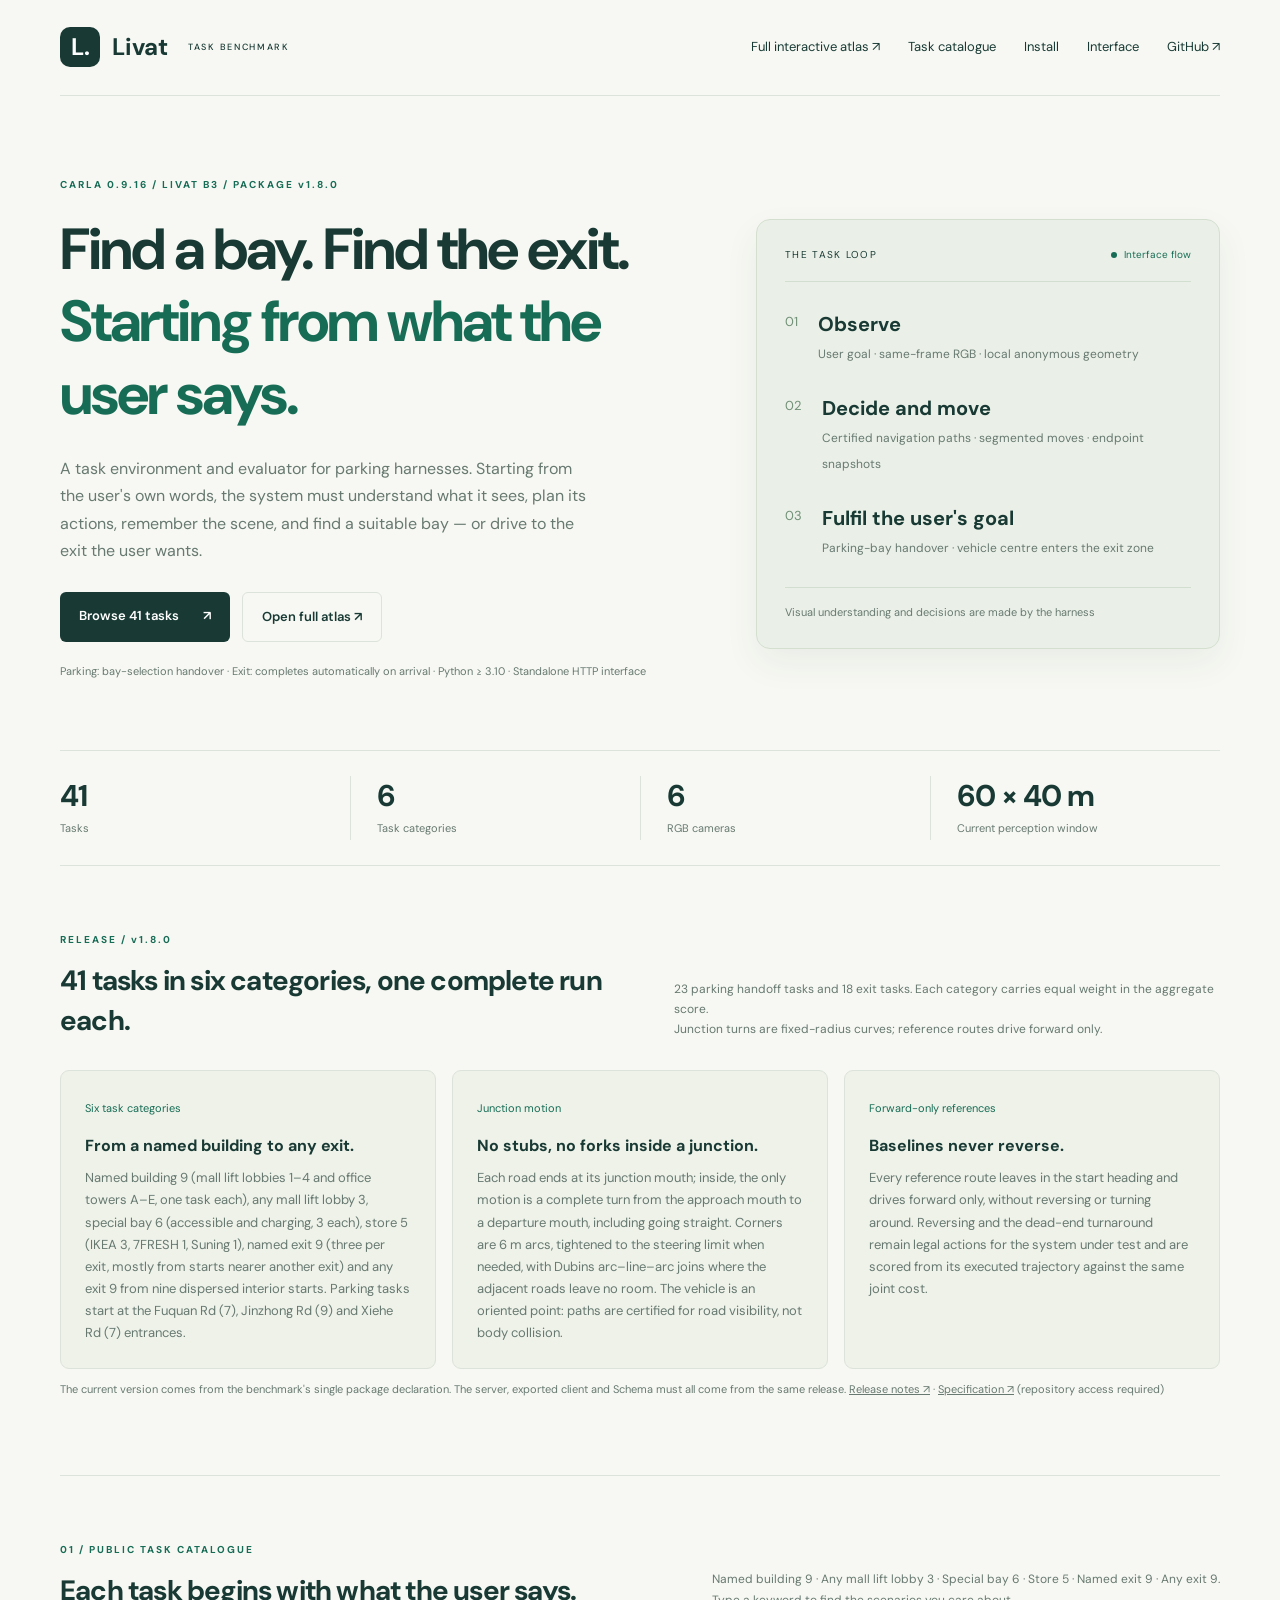
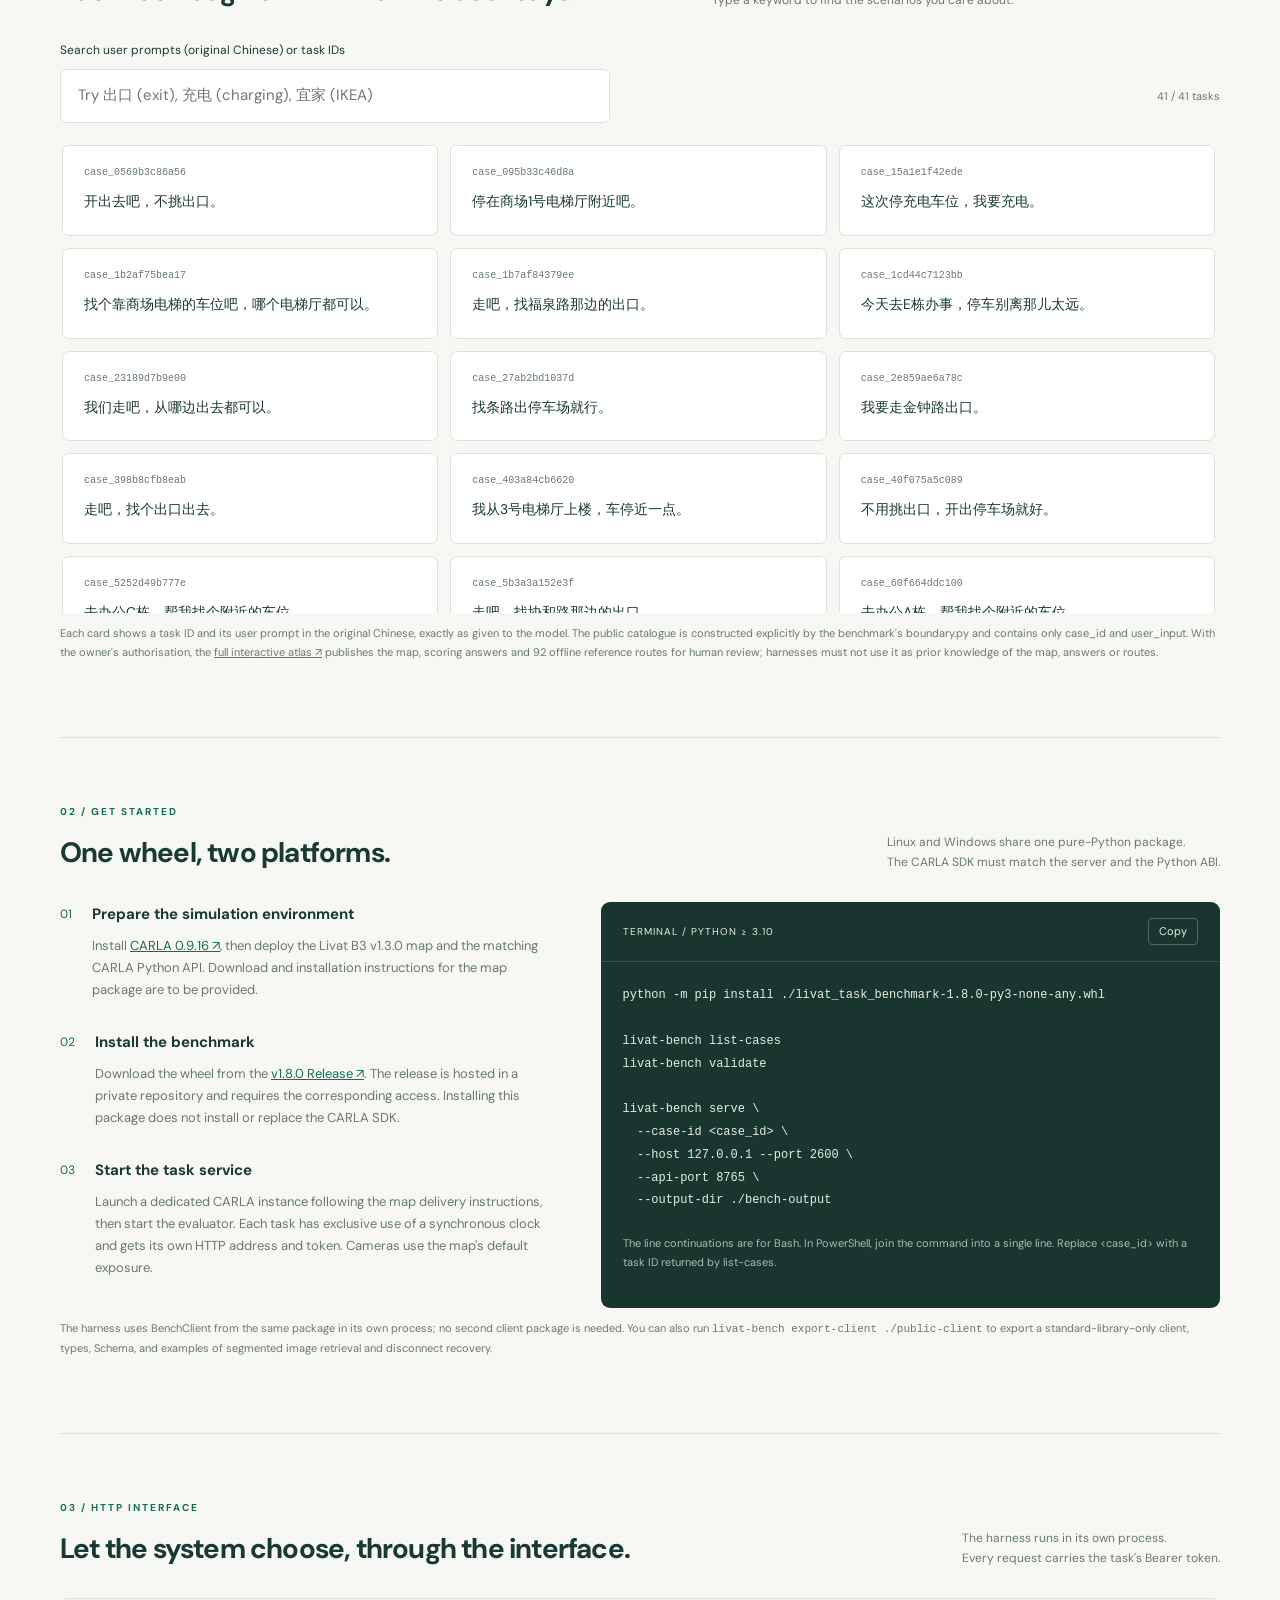
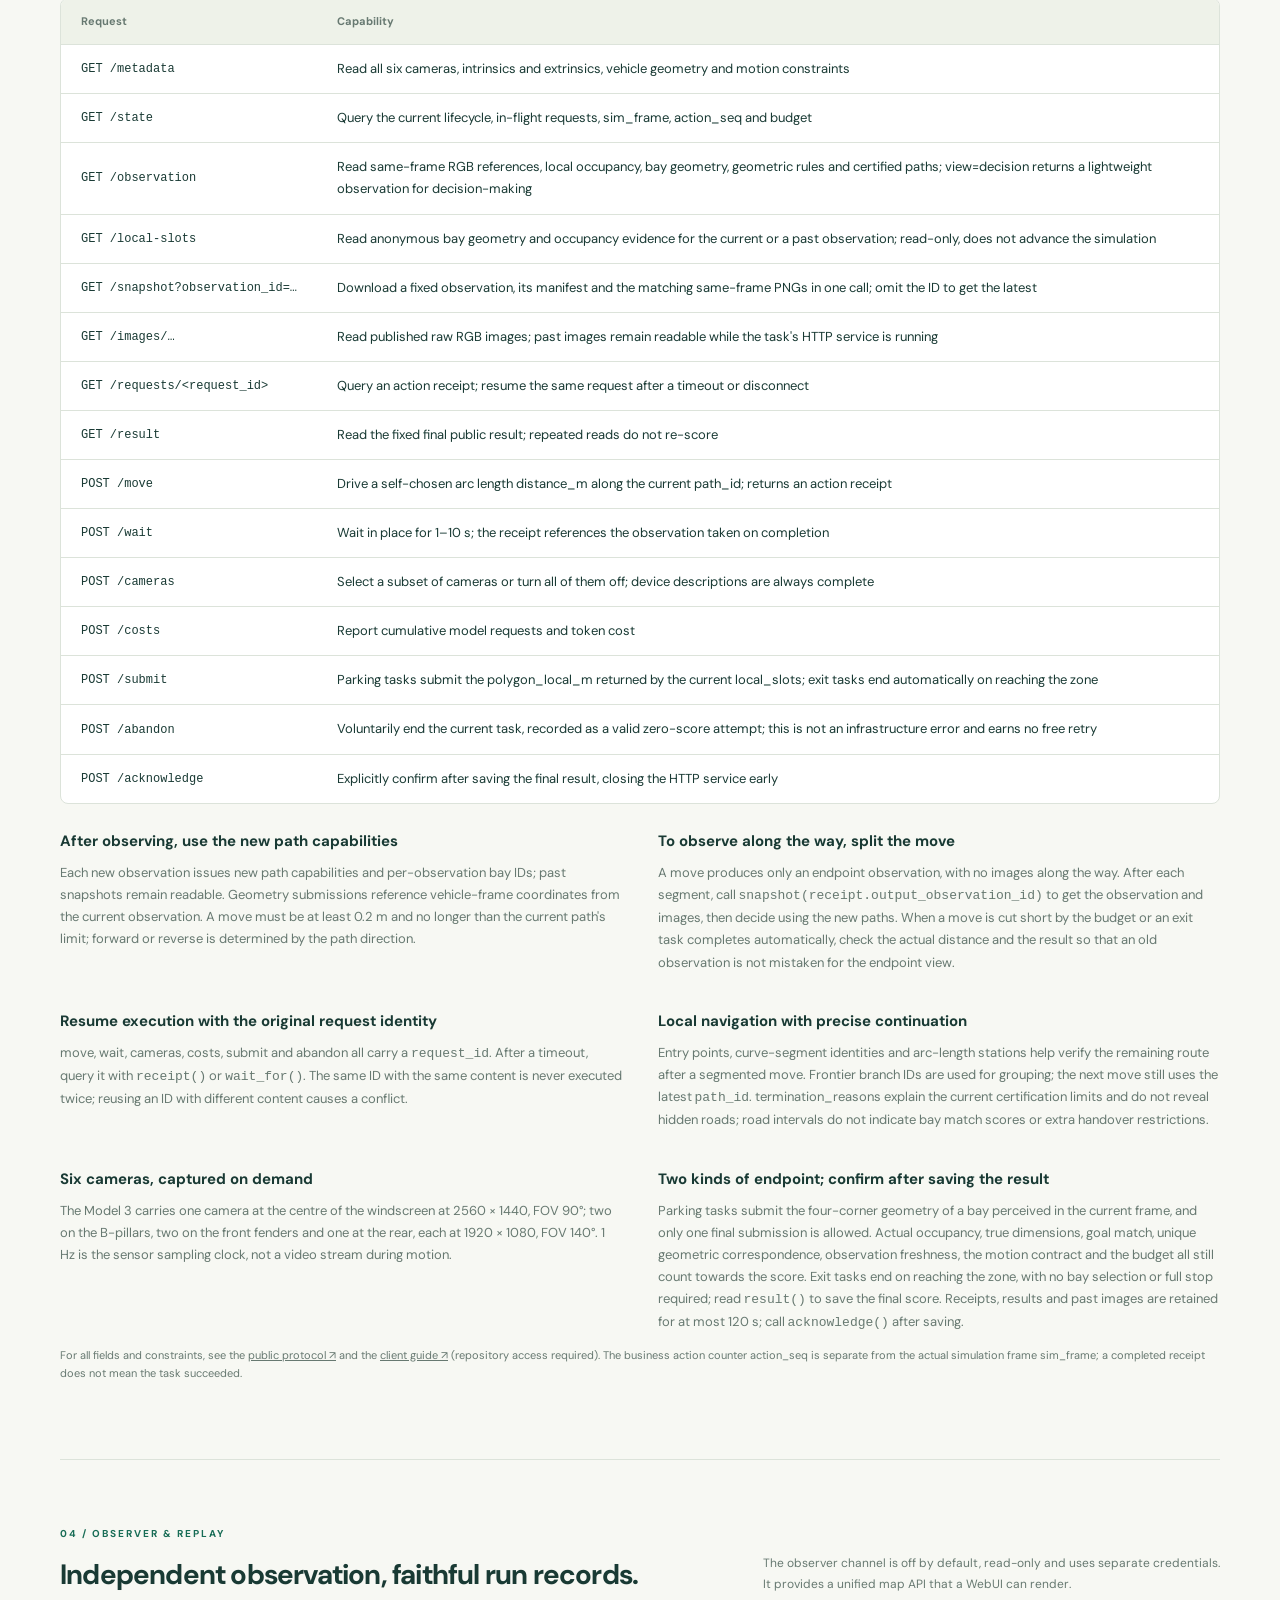
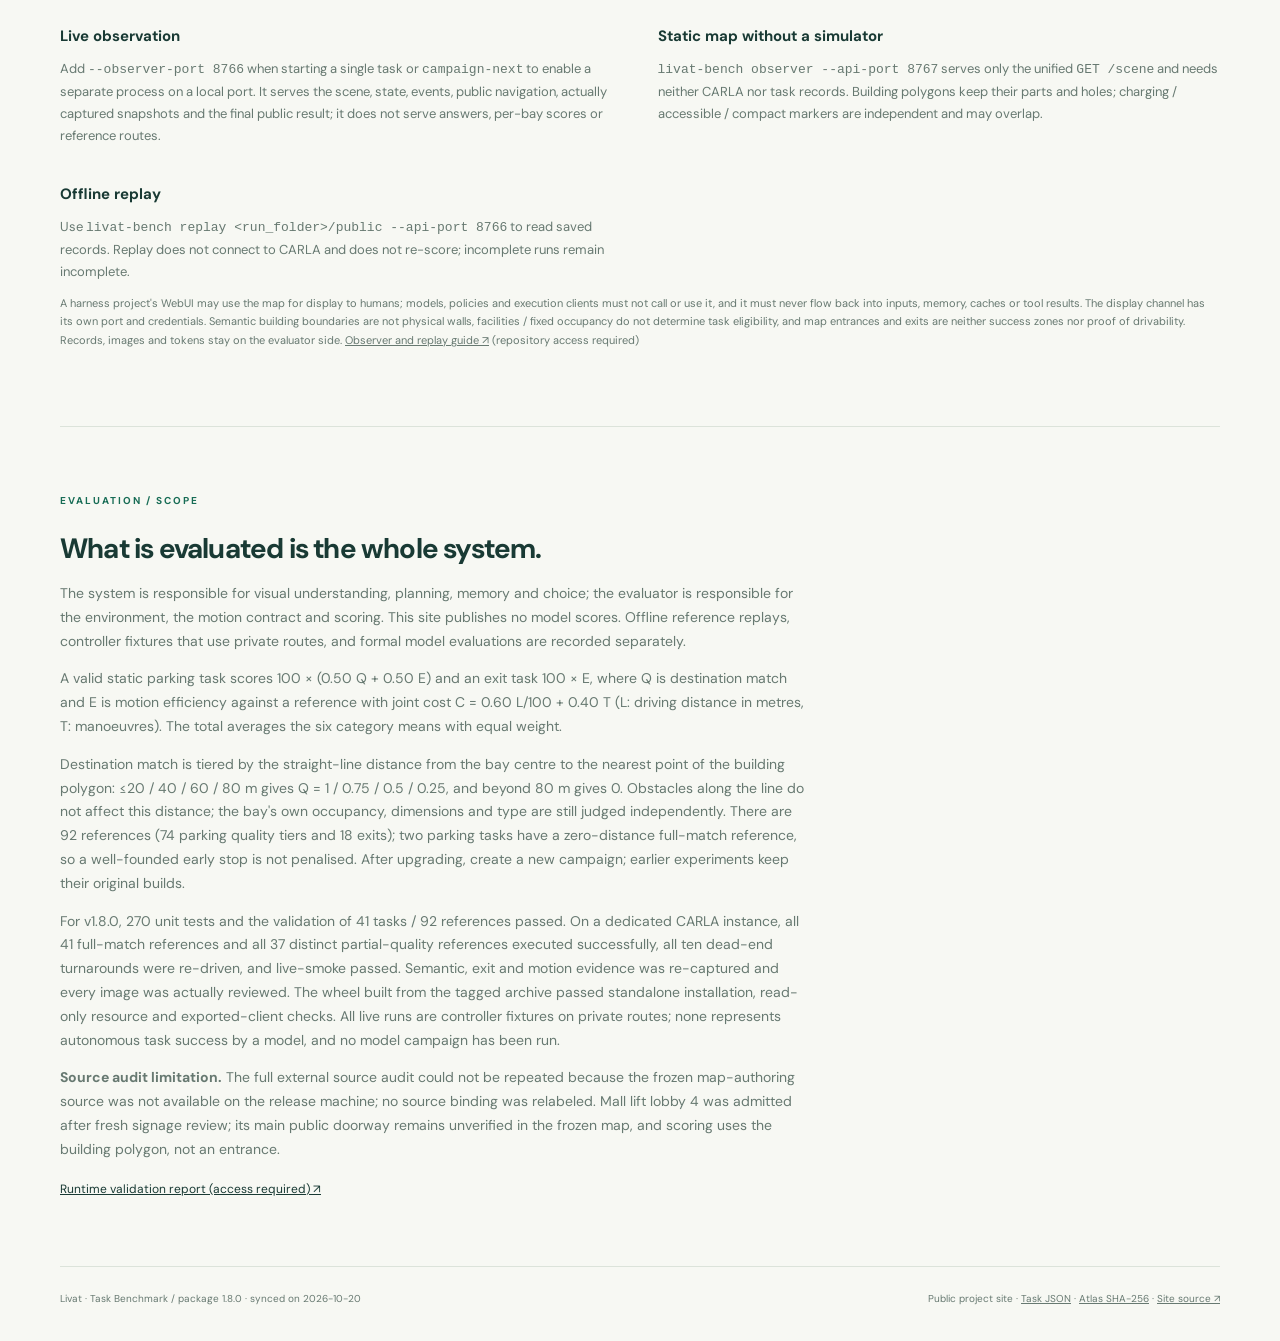
==== commit c8245b61: "docs: synchronize benchmark v1.8.0 with six task categories Update the public catalogue (41 tasks), " ====
--- a/index.html
+++ b/index.html
@@ -3,7 +3,7 @@
 <head>
   <meta charset="utf-8">
   <meta name="viewport" content="width=device-width, initial-scale=1">
-  <meta name="description" content="Livat Task Benchmark — a task environment and evaluator for CARLA parking harnesses. Installation, a public 45-task catalogue, reliable action receipts, endpoint snapshots and the full interactive atlas.">
+  <meta name="description" content="Livat Task Benchmark — a task environment and evaluator for CARLA parking harnesses. Installation, a public 41-task catalogue, reliable action receipts, endpoint snapshots and the full interactive atlas.">
   <title>Livat · Task Benchmark</title>
   <link rel="stylesheet" href="styles.css">
   <script src="app.js" defer></script>
@@ -22,11 +22,11 @@
 <main>
   <section class="hero">
     <div>
-      <p class="eyebrow">CARLA 0.9.16 / LIVAT B3 / PACKAGE v1.7.3+paper.1</p>
+      <p class="eyebrow">CARLA 0.9.16 / LIVAT B3 / PACKAGE v1.8.0</p>
       <h1>Find a bay. Find the exit.<br><span>Starting from what the user says.</span></h1>
       <p class="intro">A task environment and evaluator for parking harnesses. Starting from the user's own words, the system must understand what it sees, plan its actions, remember the scene, and find a suitable bay — or drive to the exit the user wants.</p>
       <div class="buttons">
-        <a class="primary" href="#tasks">Browse 45 tasks <span>↗</span></a>
+        <a class="primary" href="#tasks">Browse 41 tasks <span>↗</span></a>
         <a class="secondary" href="atlas.html">Open full atlas ↗</a>
       </div>
       <p class="hero-note">Parking: bay-selection handover · Exit: completes automatically on arrival · Python ≥ 3.10 · Standalone HTTP interface</p>
@@ -41,35 +41,35 @@
   </section>
 
   <div class="metrics">
-    <div><b>45</b><span>Curated tasks</span></div>
-    <div><b>4</b><span>Diagnostic tags</span></div>
+    <div><b>41</b><span>Tasks</span></div>
+    <div><b>6</b><span>Task categories</span></div>
     <div><b>6</b><span>RGB cameras</span></div>
     <div><b>60 × 40 m</b><span>Current perception window</span></div>
   </div>
 
   <section id="release">
     <div class="section-head">
-      <div><p class="eyebrow">PAPER RELEASE / v1.7.3+paper.1</p><h2>45 curated tasks, one complete run each.</h2></div>
-      <p>Cut from v1.7.3 for the paper: seven task features and four diagnostic tags.<br>39 statically scored tasks and 6 dynamic diagnostics across 18 scenes.</p>
+      <div><p class="eyebrow">RELEASE / v1.8.0</p><h2>41 tasks in six categories, one complete run each.</h2></div>
+      <p>23 parking handoff tasks and 18 exit tasks. Each category carries equal weight in the aggregate score.<br>Junction turns are fixed-radius curves; reference routes drive forward only.</p>
     </div>
     <div class="release-grid">
-      <article><span class="feature-label">Curated task set</span><h3>Each task is designed, not templated.</h3><p>Any mall lift lobby 12, any exit 12, named lobby or office 5, shop destination 4, special bay 6, zone request 3 and named exit 3. Every task is one complete episode; a few paired tasks deliberately share a start pose and scene so that only the user goal differs. Four previously published tasks keep their original case_id, user prompt and start pose; their answers and references follow the current rules.</p></article>
-      <article><span class="feature-label">Diagnostic tags</span><h3>What each task is designed to probe.</h3><p>Sparse-cue search (13 tasks), sign grounding (13), search trade-off (23) and change adaptation (6). A task carries at most one primary and one secondary tag, and six baseline scenarios carry none. Tags are evaluator-side analysis labels and are never given to the system under test.</p></article>
-      <article><span class="feature-label">Static and dynamic scenes</span><h3>Scripted vehicles can change the scene.</h3><p>Static scenes may add parked vehicles to originally free bays. Six dynamic tasks add a scripted vehicle that parks, departs or blocks a lane, triggered by simulation time or ego position. They report completion, quality, waiting, path and event data; motion efficiency and total score are null and stay out of the static ranking.</p></article>
+      <article><span class="feature-label">Six task categories</span><h3>From a named building to any exit.</h3><p>Named building 9 (mall lift lobbies 1–4 and office towers A–E, one task each), any mall lift lobby 3, special bay 6 (accessible and charging, 3 each), store 5 (IKEA 3, 7FRESH 1, Suning 1), named exit 9 (three per exit, mostly from starts nearer another exit) and any exit 9 from nine dispersed interior starts. Parking tasks start at the Fuquan Rd (7), Jinzhong Rd (9) and Xiehe Rd (7) entrances.</p></article>
+      <article><span class="feature-label">Junction motion</span><h3>No stubs, no forks inside a junction.</h3><p>Each road ends at its junction mouth; inside, the only motion is a complete turn from the approach mouth to a departure mouth, including going straight. Corners are 6 m arcs, tightened to the steering limit when needed, with Dubins arc–line–arc joins where the adjacent roads leave no room. The vehicle is an oriented point: paths are certified for road visibility, not body collision.</p></article>
+      <article><span class="feature-label">Forward-only references</span><h3>Baselines never reverse.</h3><p>Every reference route leaves in the start heading and drives forward only, without reversing or turning around. Reversing and the dead-end turnaround remain legal actions for the system under test and are scored from its executed trajectory against the same joint cost.</p></article>
     </div>
-    <p class="caption">The current version comes from the benchmark's single package declaration. The server, exported client and Schema must all come from the same release. <a href="https://github.com/Starlento/livat-task-benchmark/blob/v1.7.3%2Bpaper.1/docs/RELEASE_NOTES.md">Release notes ↗</a> · <a href="https://github.com/Starlento/livat-task-benchmark/blob/v1.7.3%2Bpaper.1/docs/TASK_DESIGN.md">Task design ↗</a> (repository access required)</p>
+    <p class="caption">The current version comes from the benchmark's single package declaration. The server, exported client and Schema must all come from the same release. <a href="https://github.com/Starlento/livat-task-benchmark/blob/v1.8.0/docs/RELEASE_NOTES.md">Release notes ↗</a> · <a href="https://github.com/Starlento/livat-task-benchmark/blob/v1.8.0/SPEC.md">Specification ↗</a> (repository access required)</p>
   </section>
 
   <section id="tasks">
     <div class="section-head">
       <div><p class="eyebrow">01 / PUBLIC TASK CATALOGUE</p><h2>Each task begins with what the user says.</h2></div>
-      <p>Any mall lift lobby 12 · Any exit 12 · Named lobby or office 5 · Shop destination 4 · Special bay 6 · Zone request 3 · Named exit 3.<br>Type a keyword to find the scenarios you care about.</p>
+      <p>Named building 9 · Any mall lift lobby 3 · Special bay 6 · Store 5 · Named exit 9 · Any exit 9.<br>Type a keyword to find the scenarios you care about.</p>
     </div>
     <label class="search-label" for="search">Search user prompts (original Chinese) or task IDs</label>
     <div class="search-row"><input type="search" id="search" placeholder="Try 出口 (exit), 充电 (charging), 宜家 (IKEA)" autocomplete="off"><span id="count" role="status" aria-live="polite">Loading tasks…</span></div>
     <div id="case-list" class="cases" aria-label="Public task catalogue: task ID and user prompt (original Chinese)"></div>
     <noscript><p>Enable JavaScript to view the task catalogue, or download the <a href="public-cases.json">public task JSON</a>.</p></noscript>
-    <p class="caption">Each card shows a task ID and its user prompt in the original Chinese, exactly as given to the model. The public catalogue is constructed explicitly by the benchmark's boundary.py and contains only case_id and user_input. With the owner's authorisation, the <a href="atlas.html">full interactive atlas ↗</a> publishes the map, scoring answers and 116 offline reference routes for human review; harnesses must not use it as prior knowledge of the map, answers or routes.</p>
+    <p class="caption">Each card shows a task ID and its user prompt in the original Chinese, exactly as given to the model. The public catalogue is constructed explicitly by the benchmark's boundary.py and contains only case_id and user_input. With the owner's authorisation, the <a href="atlas.html">full interactive atlas ↗</a> publishes the map, scoring answers and 92 offline reference routes for human review; harnesses must not use it as prior knowledge of the map, answers or routes.</p>
   </section>
 
   <section id="install">
@@ -80,12 +80,12 @@
     <div class="install-grid">
       <div class="install-steps">
         <article><span>01</span><div><h3>Prepare the simulation environment</h3><p>Install <a href="https://github.com/carla-simulator/carla/releases/tag/0.9.16">CARLA 0.9.16 ↗</a>, then deploy the Livat B3 v1.3.0 map and the matching CARLA Python API. Download and installation instructions for the map package are to be provided.</p></div></article>
-        <article><span>02</span><div><h3>Install the benchmark</h3><p>Download the wheel from the <a href="https://github.com/Starlento/livat-task-benchmark/releases/tag/v1.7.3%2Bpaper.1">v1.7.3+paper.1 Release ↗</a>. The release is hosted in a private repository and requires the corresponding access. Installing this package does not install or replace the CARLA SDK.</p></div></article>
+        <article><span>02</span><div><h3>Install the benchmark</h3><p>Download the wheel from the <a href="https://github.com/Starlento/livat-task-benchmark/releases/tag/v1.8.0">v1.8.0 Release ↗</a>. The release is hosted in a private repository and requires the corresponding access. Installing this package does not install or replace the CARLA SDK.</p></div></article>
         <article><span>03</span><div><h3>Start the task service</h3><p>Launch a dedicated CARLA instance following the map delivery instructions, then start the evaluator. Each task has exclusive use of a synchronous clock and gets its own HTTP address and token. Cameras use the map's default exposure.</p></div></article>
       </div>
       <div class="code-card">
         <div class="code-title"><span>TERMINAL / PYTHON ≥ 3.10</span><button id="copy" type="button">Copy</button></div>
-        <pre><code id="install-code">python -m pip install ./livat_task_benchmark-1.7.3+paper.1-py3-none-any.whl
+        <pre><code id="install-code">python -m pip install ./livat_task_benchmark-1.8.0-py3-none-any.whl
 
 livat-bench list-cases
 livat-bench validate
@@ -136,7 +136,7 @@
       <article><h3>Six cameras, captured on demand</h3><p>The Model 3 carries one camera at the centre of the windscreen at 2560 × 1440, FOV 90°; two on the B-pillars, two on the front fenders and one at the rear, each at 1920 × 1080, FOV 140°. 1 Hz is the sensor sampling clock, not a video stream during motion.</p></article>
       <article><h3>Two kinds of endpoint; confirm after saving the result</h3><p>Parking tasks submit the four-corner geometry of a bay perceived in the current frame, and only one final submission is allowed. Actual occupancy, true dimensions, goal match, unique geometric correspondence, observation freshness, the motion contract and the budget all still count towards the score. Exit tasks end on reaching the zone, with no bay selection or full stop required; read <code>result()</code> to save the final score. Receipts, results and past images are retained for at most 120 s; call <code>acknowledge()</code> after saving.</p></article>
     </div>
-    <p class="caption">For all fields and constraints, see the <a href="https://github.com/Starlento/livat-task-benchmark/blob/v1.7.3%2Bpaper.1/client/PROTOCOL.md">public protocol ↗</a> and the <a href="https://github.com/Starlento/livat-task-benchmark/blob/v1.7.3%2Bpaper.1/docs/CLIENT_GUIDE.md">client guide ↗</a> (repository access required). The business action counter action_seq is separate from the actual simulation frame sim_frame; a completed receipt does not mean the task succeeded.</p>
+    <p class="caption">For all fields and constraints, see the <a href="https://github.com/Starlento/livat-task-benchmark/blob/v1.8.0/client/PROTOCOL.md">public protocol ↗</a> and the <a href="https://github.com/Starlento/livat-task-benchmark/blob/v1.8.0/docs/CLIENT_GUIDE.md">client guide ↗</a> (repository access required). The business action counter action_seq is separate from the actual simulation frame sim_frame; a completed receipt does not mean the task succeeded.</p>
   </section>
 
   <section id="observer">
@@ -149,22 +149,22 @@
       <article><h3>Static map without a simulator</h3><p><code>livat-bench observer --api-port 8767</code> serves only the unified <code>GET /scene</code> and needs neither CARLA nor task records. Building polygons keep their parts and holes; charging / accessible / compact markers are independent and may overlap.</p></article>
       <article><h3>Offline replay</h3><p>Use <code>livat-bench replay &lt;run_folder&gt;/public --api-port 8766</code> to read saved records. Replay does not connect to CARLA and does not re-score; incomplete runs remain incomplete.</p></article>
     </div>
-    <p class="caption">A harness project's WebUI may use the map for display to humans; models, policies and execution clients must not call or use it, and it must never flow back into inputs, memory, caches or tool results. The display channel has its own port and credentials. Semantic building boundaries are not physical walls, facilities / fixed occupancy do not determine task eligibility, and map entrances and exits are neither success zones nor proof of drivability. Records, images and tokens stay on the evaluator side. <a href="https://github.com/Starlento/livat-task-benchmark/blob/v1.7.3%2Bpaper.1/docs/OBSERVER.md">Observer and replay guide ↗</a> (repository access required)</p>
+    <p class="caption">A harness project's WebUI may use the map for display to humans; models, policies and execution clients must not call or use it, and it must never flow back into inputs, memory, caches or tool results. The display channel has its own port and credentials. Semantic building boundaries are not physical walls, facilities / fixed occupancy do not determine task eligibility, and map entrances and exits are neither success zones nor proof of drivability. Records, images and tokens stay on the evaluator side. <a href="https://github.com/Starlento/livat-task-benchmark/blob/v1.8.0/docs/OBSERVER.md">Observer and replay guide ↗</a> (repository access required)</p>
   </section>
 
   <section class="evaluation">
     <p class="eyebrow">EVALUATION / SCOPE</p>
     <h2>What is evaluated is the whole system.</h2>
     <p>The system is responsible for visual understanding, planning, memory and choice; the evaluator is responsible for the environment, the motion contract and scoring. This site publishes no model scores. Offline reference replays, controller fixtures that use private routes, and formal model evaluations are recorded separately.</p>
-    <p>A valid static parking task scores 100 × (0.50 Q + 0.50 E) and an exit task 100 × E, where Q is destination match and E is motion efficiency against a reference with joint cost C = 0.60 L/100 + 0.40 T (L: driving distance in metres, T: manoeuvres). The static mean weights every task equally; dynamic diagnostics are reported separately.</p>
-    <p>Destination match is tiered by the straight-line distance from the bay centre to the nearest point of the building polygon: ≤20 / 40 / 60 / 80 m gives Q = 1 / 0.75 / 0.5 / 0.25, and beyond 80 m gives 0. Obstacles along the line do not affect this distance; the bay's own occupancy, dimensions and type are still judged independently. There are 116 quality-tier references; five parking tasks have a zero-distance full-match reference, so a well-founded early stop is not penalised. After upgrading, create a new campaign; earlier experiments keep their original builds.</p>
-    <p>For v1.7.3+paper.1, 265 unit tests and the source-audited validation of 45 tasks / 18 scenes / 116 references passed. On a dedicated CARLA instance running the release build, all 18 scene fixtures passed (actor spawn, dimensions, obstacle clearance, separation of all 45 start poses, scripted replay), and every distinct reference of the four retained tasks executed successfully; the other 35 static full-match references were executed live during the 2026-10-17 implementation acceptance. The wheel built from the tagged archive passed standalone installation, read-only resource and exported-client checks. All live runs are controller fixtures on private routes; none represents autonomous task success by a model, and no model campaign has been run.</p>
-    <p><strong>The full source audit passed.</strong> Installed map, SDK, map-authoring inputs and visual evidence bindings were re-verified for this release; historical harness snapshots are provenance records, not evaluator dependencies. Historical performance and image evidence keep their own original build identities.</p>
-    <a href="https://github.com/Starlento/livat-task-benchmark/blob/v1.7.3%2Bpaper.1/docs/RUNTIME_VALIDATION.md">Runtime validation report (access required) ↗</a>
+    <p>A valid static parking task scores 100 × (0.50 Q + 0.50 E) and an exit task 100 × E, where Q is destination match and E is motion efficiency against a reference with joint cost C = 0.60 L/100 + 0.40 T (L: driving distance in metres, T: manoeuvres). The total averages the six category means with equal weight.</p>
+    <p>Destination match is tiered by the straight-line distance from the bay centre to the nearest point of the building polygon: ≤20 / 40 / 60 / 80 m gives Q = 1 / 0.75 / 0.5 / 0.25, and beyond 80 m gives 0. Obstacles along the line do not affect this distance; the bay's own occupancy, dimensions and type are still judged independently. There are 92 references (74 parking quality tiers and 18 exits); two parking tasks have a zero-distance full-match reference, so a well-founded early stop is not penalised. After upgrading, create a new campaign; earlier experiments keep their original builds.</p>
+    <p>For v1.8.0, 270 unit tests and the validation of 41 tasks / 92 references passed. On a dedicated CARLA instance, all 41 full-match references and all 37 distinct partial-quality references executed successfully, all ten dead-end turnarounds were re-driven, and live-smoke passed. Semantic, exit and motion evidence was re-captured and every image was actually reviewed. The wheel built from the tagged archive passed standalone installation, read-only resource and exported-client checks. All live runs are controller fixtures on private routes; none represents autonomous task success by a model, and no model campaign has been run.</p>
+    <p><strong>Source audit limitation.</strong> The full external source audit could not be repeated because the frozen map-authoring source was not available on the release machine; no source binding was relabeled. Mall lift lobby 4 was admitted after fresh signage review; its main public doorway remains unverified in the frozen map, and scoring uses the building polygon, not an entrance.</p>
+    <a href="https://github.com/Starlento/livat-task-benchmark/blob/v1.8.0/docs/RUNTIME_VALIDATION.md">Runtime validation report (access required) ↗</a>
   </section>
 </main>
 <footer>
-  <span>Livat · Task Benchmark / package 1.7.3+paper.1 · synced on 2026-10-19</span>
+  <span>Livat · Task Benchmark / package 1.8.0 · synced on 2026-10-20</span>
   <span>Public project site · <a href="public-cases.json">Task JSON</a> · <a href="atlas-sha256.txt">Atlas SHA-256</a> · <a href="https://github.com/Starlento/livat-benchmark-site">Site source ↗</a></span>
 </footer>
 </body>
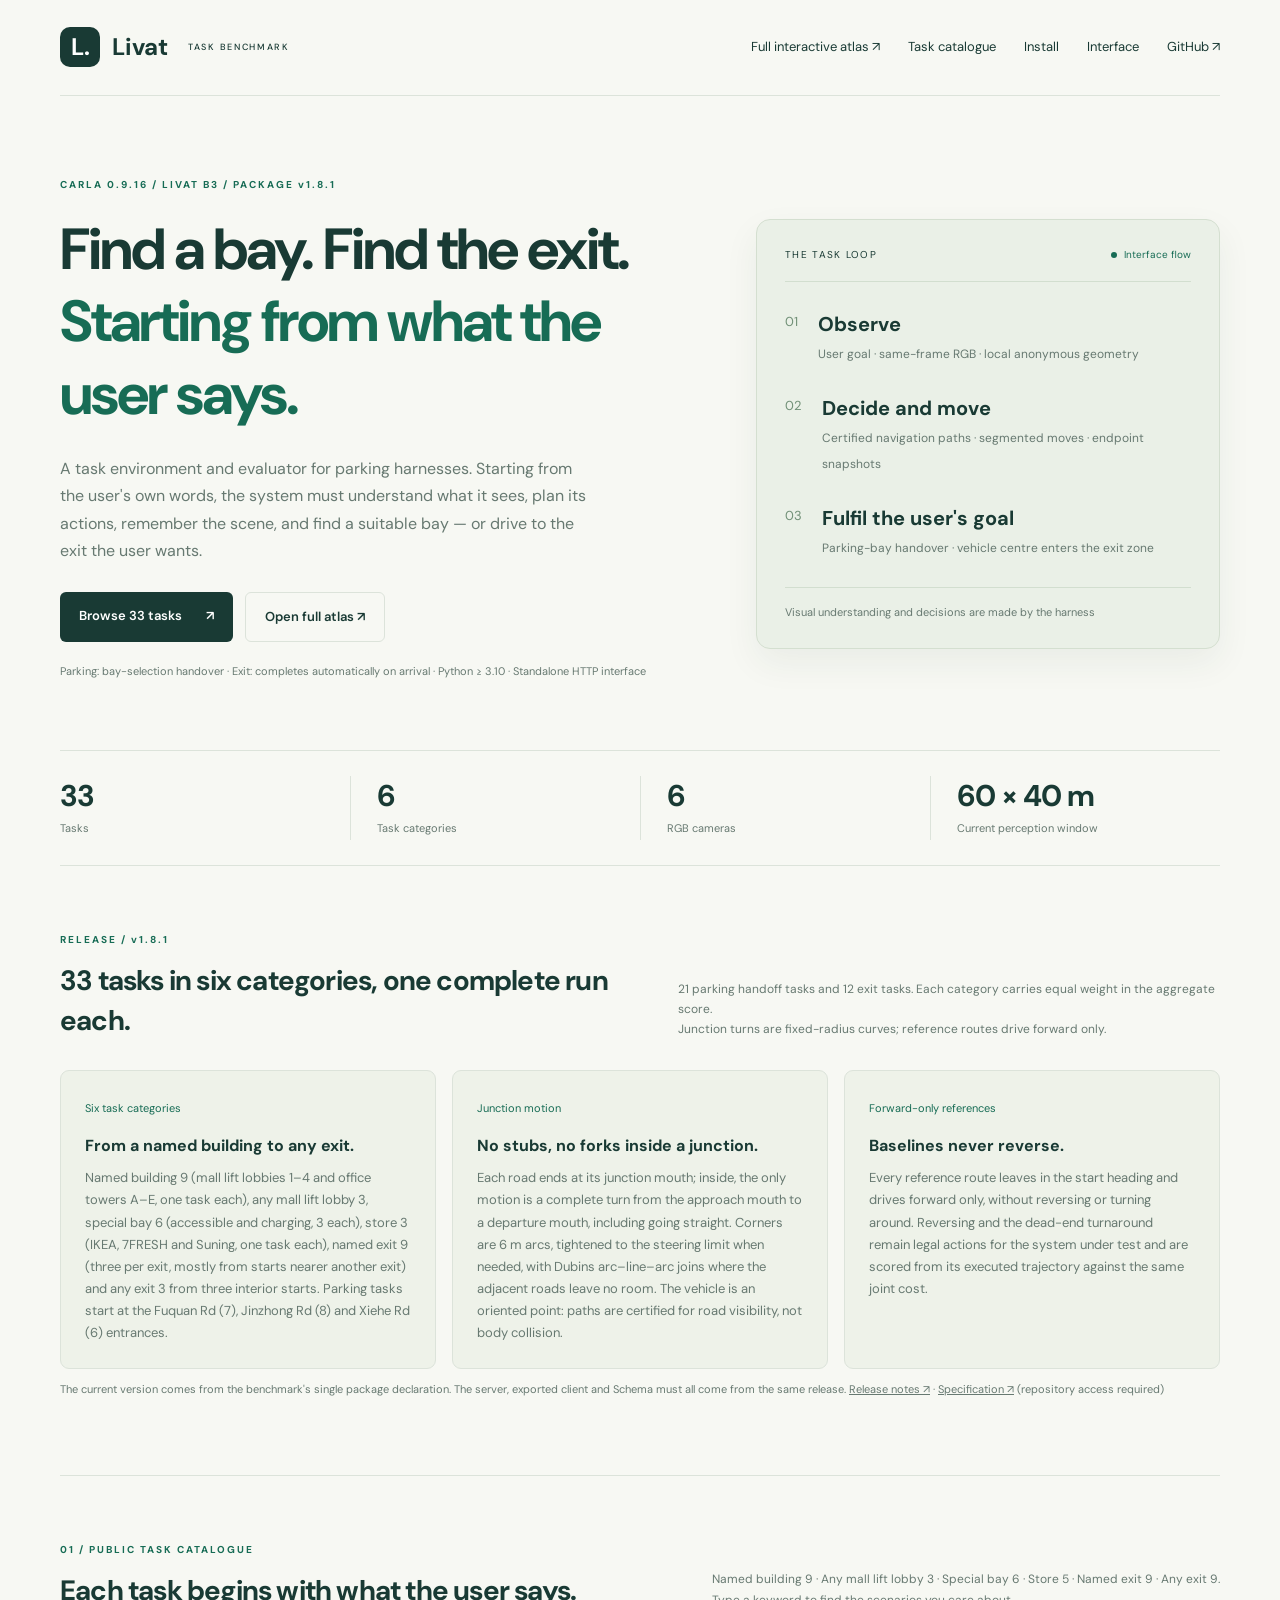
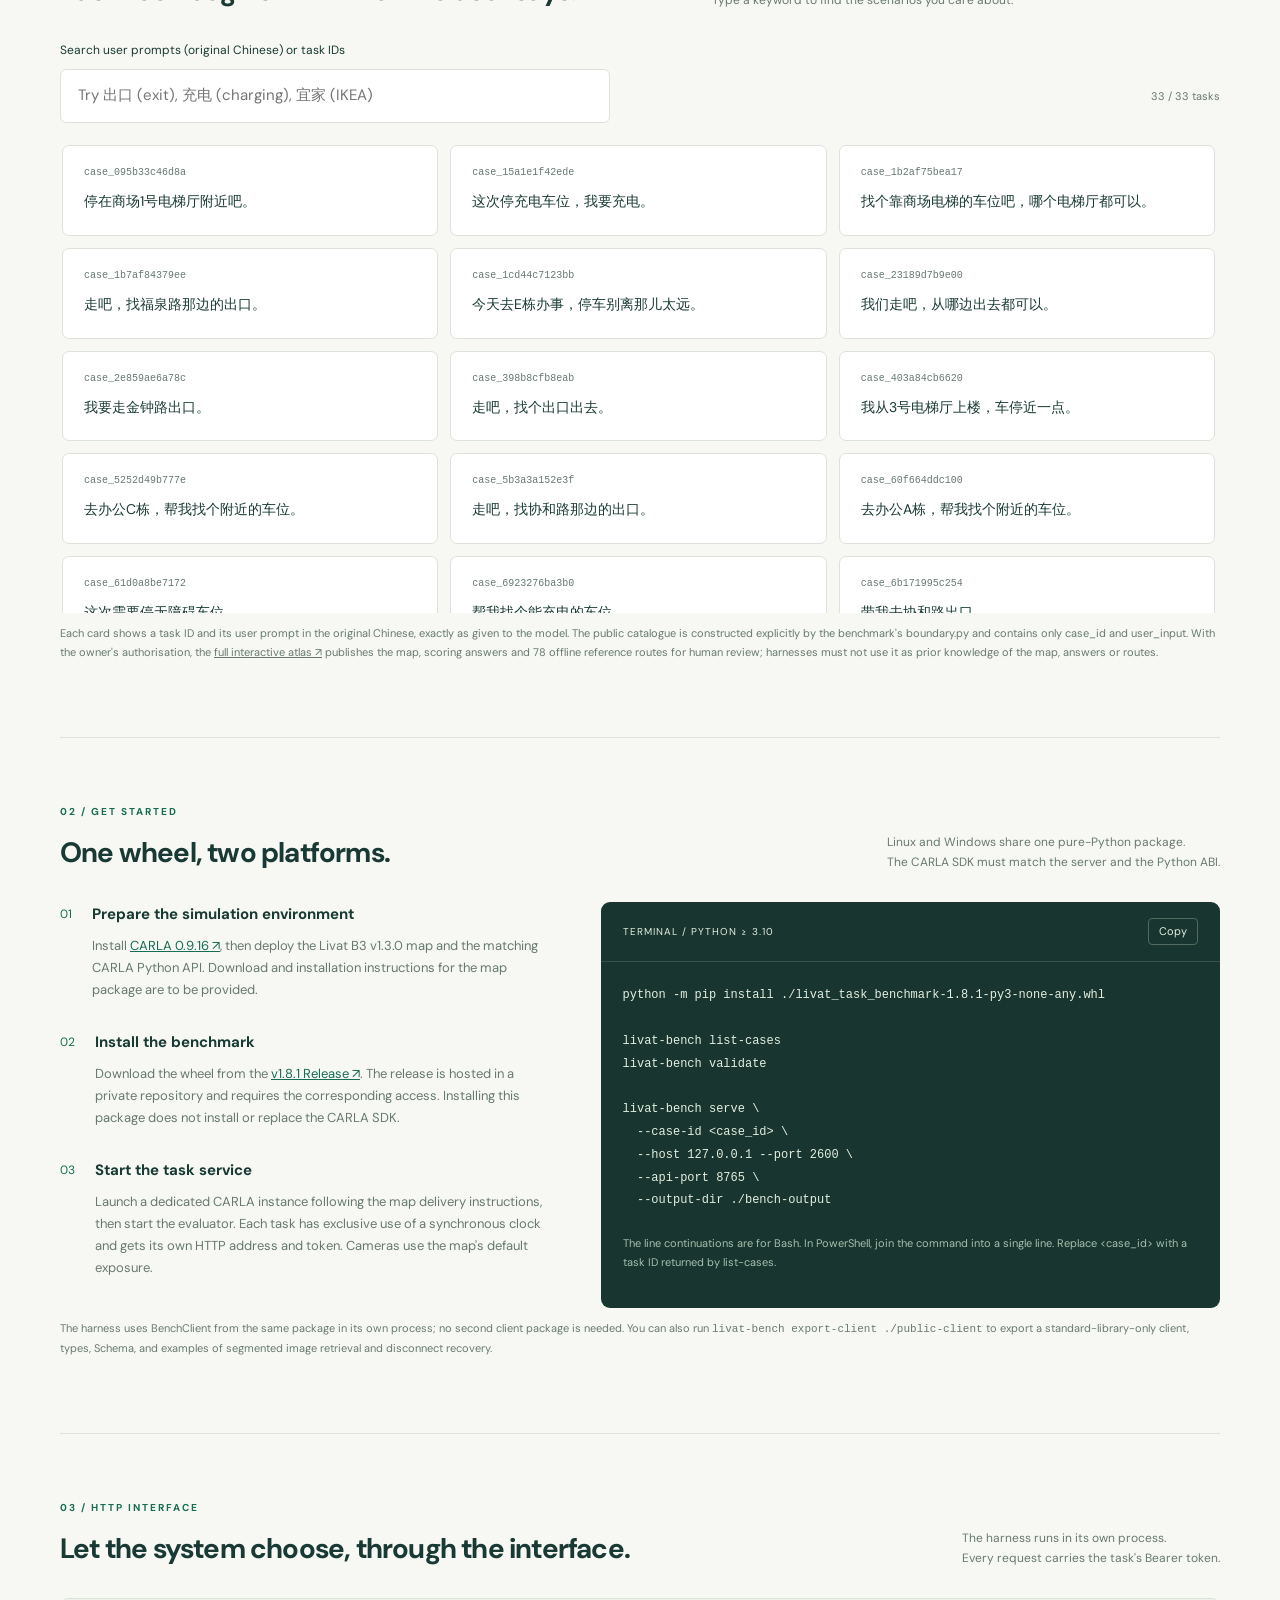
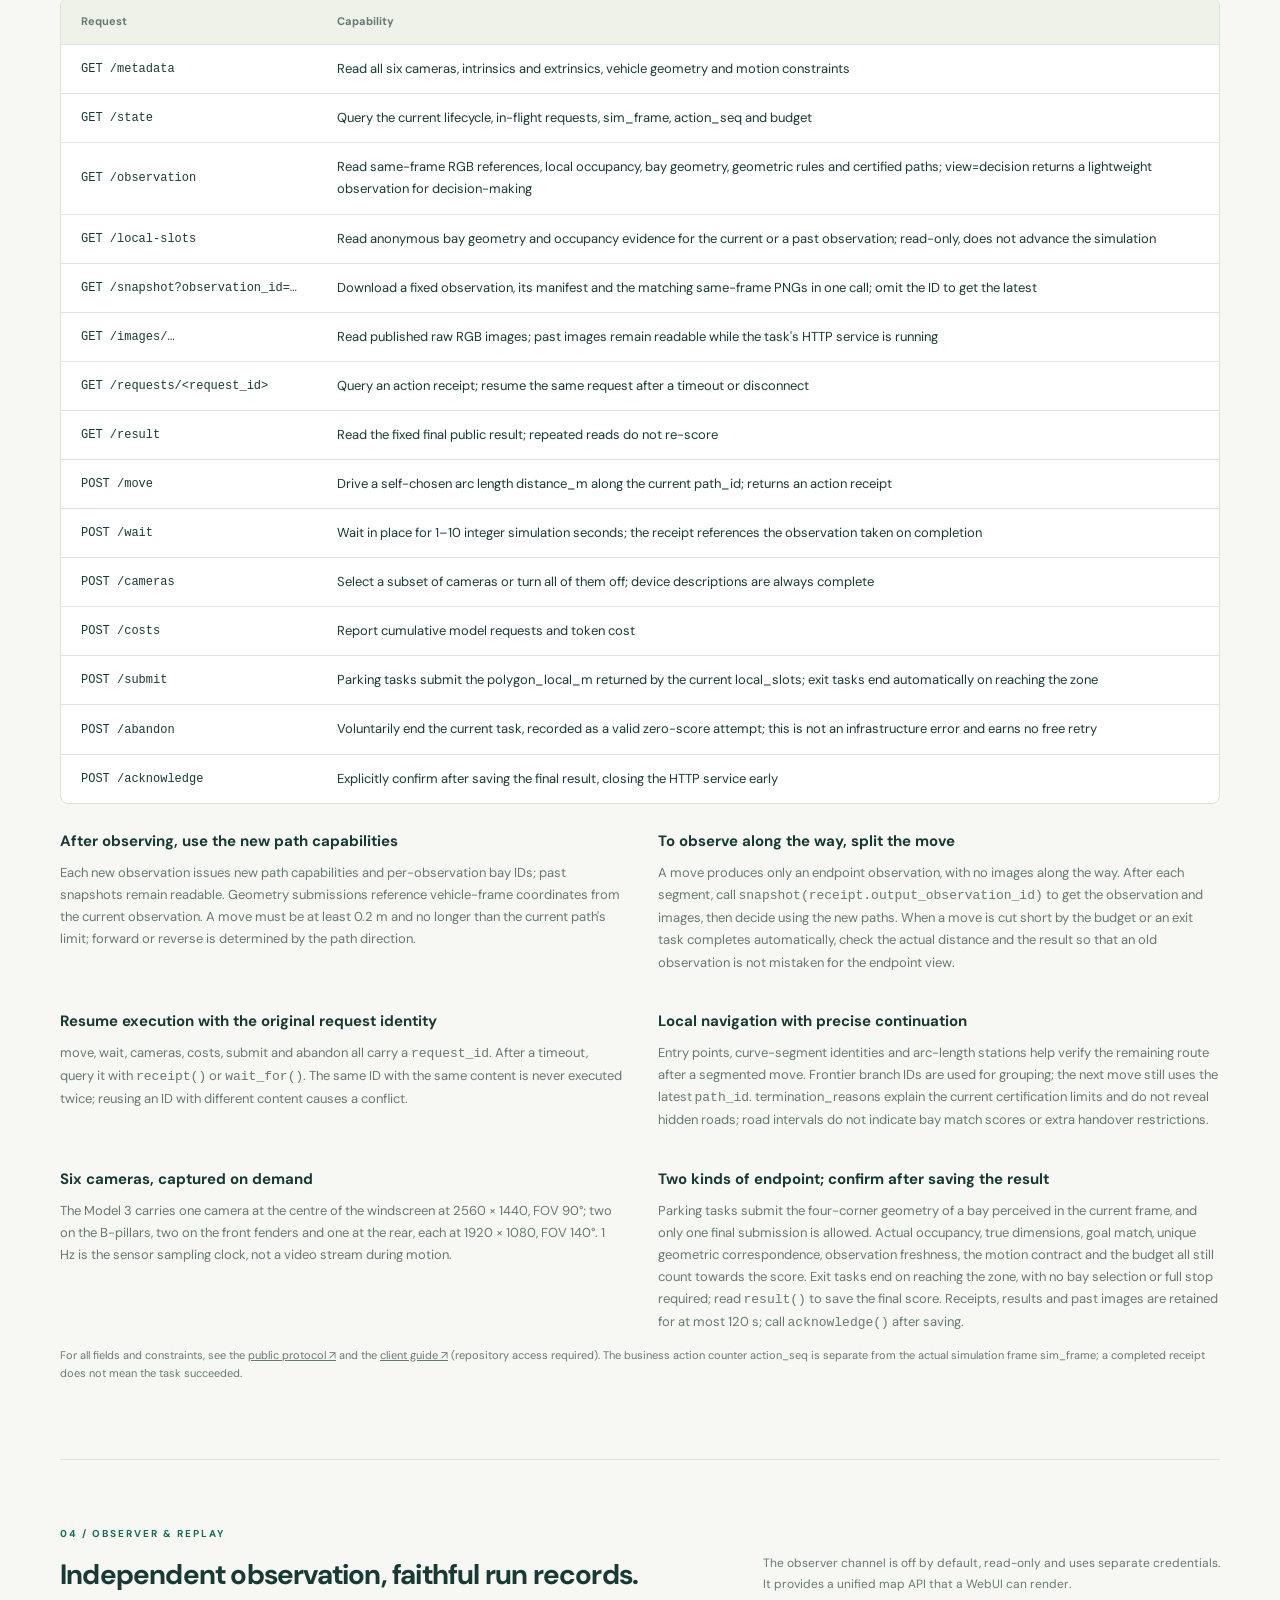
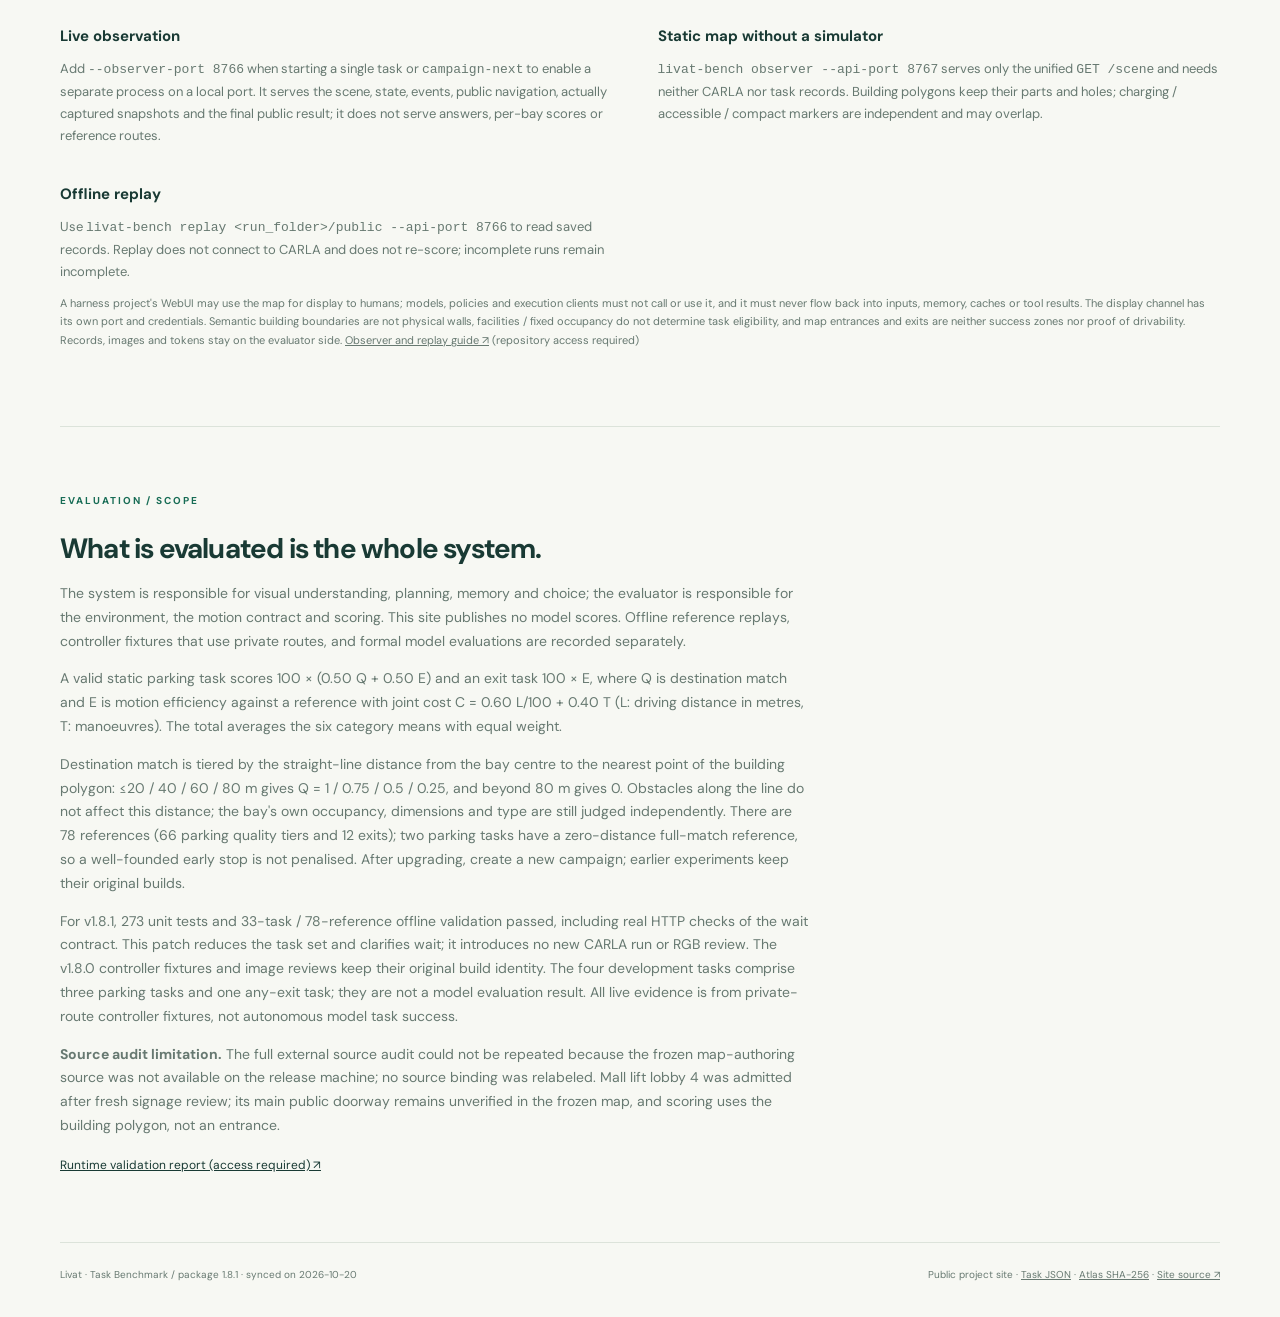
==== commit 67c94dd5: "release: synchronize benchmark v1.8.1 with 33 tasks" ====
--- a/index.html
+++ b/index.html
@@ -3,7 +3,7 @@
 <head>
   <meta charset="utf-8">
   <meta name="viewport" content="width=device-width, initial-scale=1">
-  <meta name="description" content="Livat Task Benchmark — a task environment and evaluator for CARLA parking harnesses. Installation, a public 41-task catalogue, reliable action receipts, endpoint snapshots and the full interactive atlas.">
+  <meta name="description" content="Livat Task Benchmark — a task environment and evaluator for CARLA parking harnesses. Installation, a public 33-task catalogue, reliable action receipts, endpoint snapshots and the full interactive atlas.">
   <title>Livat · Task Benchmark</title>
   <link rel="stylesheet" href="styles.css">
   <script src="app.js" defer></script>
@@ -22,11 +22,11 @@
 <main>
   <section class="hero">
     <div>
-      <p class="eyebrow">CARLA 0.9.16 / LIVAT B3 / PACKAGE v1.8.0</p>
+      <p class="eyebrow">CARLA 0.9.16 / LIVAT B3 / PACKAGE v1.8.1</p>
       <h1>Find a bay. Find the exit.<br><span>Starting from what the user says.</span></h1>
       <p class="intro">A task environment and evaluator for parking harnesses. Starting from the user's own words, the system must understand what it sees, plan its actions, remember the scene, and find a suitable bay — or drive to the exit the user wants.</p>
       <div class="buttons">
-        <a class="primary" href="#tasks">Browse 41 tasks <span>↗</span></a>
+        <a class="primary" href="#tasks">Browse 33 tasks <span>↗</span></a>
         <a class="secondary" href="atlas.html">Open full atlas ↗</a>
       </div>
       <p class="hero-note">Parking: bay-selection handover · Exit: completes automatically on arrival · Python ≥ 3.10 · Standalone HTTP interface</p>
@@ -41,7 +41,7 @@
   </section>
 
   <div class="metrics">
-    <div><b>41</b><span>Tasks</span></div>
+    <div><b>33</b><span>Tasks</span></div>
     <div><b>6</b><span>Task categories</span></div>
     <div><b>6</b><span>RGB cameras</span></div>
     <div><b>60 × 40 m</b><span>Current perception window</span></div>
@@ -49,15 +49,15 @@
 
   <section id="release">
     <div class="section-head">
-      <div><p class="eyebrow">RELEASE / v1.8.0</p><h2>41 tasks in six categories, one complete run each.</h2></div>
-      <p>23 parking handoff tasks and 18 exit tasks. Each category carries equal weight in the aggregate score.<br>Junction turns are fixed-radius curves; reference routes drive forward only.</p>
+      <div><p class="eyebrow">RELEASE / v1.8.1</p><h2>33 tasks in six categories, one complete run each.</h2></div>
+      <p>21 parking handoff tasks and 12 exit tasks. Each category carries equal weight in the aggregate score.<br>Junction turns are fixed-radius curves; reference routes drive forward only.</p>
     </div>
     <div class="release-grid">
-      <article><span class="feature-label">Six task categories</span><h3>From a named building to any exit.</h3><p>Named building 9 (mall lift lobbies 1–4 and office towers A–E, one task each), any mall lift lobby 3, special bay 6 (accessible and charging, 3 each), store 5 (IKEA 3, 7FRESH 1, Suning 1), named exit 9 (three per exit, mostly from starts nearer another exit) and any exit 9 from nine dispersed interior starts. Parking tasks start at the Fuquan Rd (7), Jinzhong Rd (9) and Xiehe Rd (7) entrances.</p></article>
+      <article><span class="feature-label">Six task categories</span><h3>From a named building to any exit.</h3><p>Named building 9 (mall lift lobbies 1–4 and office towers A–E, one task each), any mall lift lobby 3, special bay 6 (accessible and charging, 3 each), store 3 (IKEA, 7FRESH and Suning, one task each), named exit 9 (three per exit, mostly from starts nearer another exit) and any exit 3 from three interior starts. Parking tasks start at the Fuquan Rd (7), Jinzhong Rd (8) and Xiehe Rd (6) entrances.</p></article>
       <article><span class="feature-label">Junction motion</span><h3>No stubs, no forks inside a junction.</h3><p>Each road ends at its junction mouth; inside, the only motion is a complete turn from the approach mouth to a departure mouth, including going straight. Corners are 6 m arcs, tightened to the steering limit when needed, with Dubins arc–line–arc joins where the adjacent roads leave no room. The vehicle is an oriented point: paths are certified for road visibility, not body collision.</p></article>
       <article><span class="feature-label">Forward-only references</span><h3>Baselines never reverse.</h3><p>Every reference route leaves in the start heading and drives forward only, without reversing or turning around. Reversing and the dead-end turnaround remain legal actions for the system under test and are scored from its executed trajectory against the same joint cost.</p></article>
     </div>
-    <p class="caption">The current version comes from the benchmark's single package declaration. The server, exported client and Schema must all come from the same release. <a href="https://github.com/Starlento/livat-task-benchmark/blob/v1.8.0/docs/RELEASE_NOTES.md">Release notes ↗</a> · <a href="https://github.com/Starlento/livat-task-benchmark/blob/v1.8.0/SPEC.md">Specification ↗</a> (repository access required)</p>
+    <p class="caption">The current version comes from the benchmark's single package declaration. The server, exported client and Schema must all come from the same release. <a href="https://github.com/Starlento/livat-task-benchmark/blob/v1.8.1/docs/RELEASE_NOTES.md">Release notes ↗</a> · <a href="https://github.com/Starlento/livat-task-benchmark/blob/v1.8.1/SPEC.md">Specification ↗</a> (repository access required)</p>
   </section>
 
   <section id="tasks">
@@ -69,7 +69,7 @@
     <div class="search-row"><input type="search" id="search" placeholder="Try 出口 (exit), 充电 (charging), 宜家 (IKEA)" autocomplete="off"><span id="count" role="status" aria-live="polite">Loading tasks…</span></div>
     <div id="case-list" class="cases" aria-label="Public task catalogue: task ID and user prompt (original Chinese)"></div>
     <noscript><p>Enable JavaScript to view the task catalogue, or download the <a href="public-cases.json">public task JSON</a>.</p></noscript>
-    <p class="caption">Each card shows a task ID and its user prompt in the original Chinese, exactly as given to the model. The public catalogue is constructed explicitly by the benchmark's boundary.py and contains only case_id and user_input. With the owner's authorisation, the <a href="atlas.html">full interactive atlas ↗</a> publishes the map, scoring answers and 92 offline reference routes for human review; harnesses must not use it as prior knowledge of the map, answers or routes.</p>
+    <p class="caption">Each card shows a task ID and its user prompt in the original Chinese, exactly as given to the model. The public catalogue is constructed explicitly by the benchmark's boundary.py and contains only case_id and user_input. With the owner's authorisation, the <a href="atlas.html">full interactive atlas ↗</a> publishes the map, scoring answers and 78 offline reference routes for human review; harnesses must not use it as prior knowledge of the map, answers or routes.</p>
   </section>
 
   <section id="install">
@@ -80,12 +80,12 @@
     <div class="install-grid">
       <div class="install-steps">
         <article><span>01</span><div><h3>Prepare the simulation environment</h3><p>Install <a href="https://github.com/carla-simulator/carla/releases/tag/0.9.16">CARLA 0.9.16 ↗</a>, then deploy the Livat B3 v1.3.0 map and the matching CARLA Python API. Download and installation instructions for the map package are to be provided.</p></div></article>
-        <article><span>02</span><div><h3>Install the benchmark</h3><p>Download the wheel from the <a href="https://github.com/Starlento/livat-task-benchmark/releases/tag/v1.8.0">v1.8.0 Release ↗</a>. The release is hosted in a private repository and requires the corresponding access. Installing this package does not install or replace the CARLA SDK.</p></div></article>
+        <article><span>02</span><div><h3>Install the benchmark</h3><p>Download the wheel from the <a href="https://github.com/Starlento/livat-task-benchmark/releases/tag/v1.8.1">v1.8.1 Release ↗</a>. The release is hosted in a private repository and requires the corresponding access. Installing this package does not install or replace the CARLA SDK.</p></div></article>
         <article><span>03</span><div><h3>Start the task service</h3><p>Launch a dedicated CARLA instance following the map delivery instructions, then start the evaluator. Each task has exclusive use of a synchronous clock and gets its own HTTP address and token. Cameras use the map's default exposure.</p></div></article>
       </div>
       <div class="code-card">
         <div class="code-title"><span>TERMINAL / PYTHON ≥ 3.10</span><button id="copy" type="button">Copy</button></div>
-        <pre><code id="install-code">python -m pip install ./livat_task_benchmark-1.8.0-py3-none-any.whl
+        <pre><code id="install-code">python -m pip install ./livat_task_benchmark-1.8.1-py3-none-any.whl
 
 livat-bench list-cases
 livat-bench validate
@@ -119,7 +119,7 @@
           <tr><td>GET /requests/&lt;request_id&gt;</td><td>Query an action receipt; resume the same request after a timeout or disconnect</td></tr>
           <tr><td>GET /result</td><td>Read the fixed final public result; repeated reads do not re-score</td></tr>
           <tr><td>POST /move</td><td>Drive a self-chosen arc length distance_m along the current path_id; returns an action receipt</td></tr>
-          <tr><td>POST /wait</td><td>Wait in place for 1–10 s; the receipt references the observation taken on completion</td></tr>
+          <tr><td>POST /wait</td><td>Wait in place for 1–10 integer simulation seconds; the receipt references the observation taken on completion</td></tr>
           <tr><td>POST /cameras</td><td>Select a subset of cameras or turn all of them off; device descriptions are always complete</td></tr>
           <tr><td>POST /costs</td><td>Report cumulative model requests and token cost</td></tr>
           <tr><td>POST /submit</td><td>Parking tasks submit the polygon_local_m returned by the current local_slots; exit tasks end automatically on reaching the zone</td></tr>
@@ -136,7 +136,7 @@
       <article><h3>Six cameras, captured on demand</h3><p>The Model 3 carries one camera at the centre of the windscreen at 2560 × 1440, FOV 90°; two on the B-pillars, two on the front fenders and one at the rear, each at 1920 × 1080, FOV 140°. 1 Hz is the sensor sampling clock, not a video stream during motion.</p></article>
       <article><h3>Two kinds of endpoint; confirm after saving the result</h3><p>Parking tasks submit the four-corner geometry of a bay perceived in the current frame, and only one final submission is allowed. Actual occupancy, true dimensions, goal match, unique geometric correspondence, observation freshness, the motion contract and the budget all still count towards the score. Exit tasks end on reaching the zone, with no bay selection or full stop required; read <code>result()</code> to save the final score. Receipts, results and past images are retained for at most 120 s; call <code>acknowledge()</code> after saving.</p></article>
     </div>
-    <p class="caption">For all fields and constraints, see the <a href="https://github.com/Starlento/livat-task-benchmark/blob/v1.8.0/client/PROTOCOL.md">public protocol ↗</a> and the <a href="https://github.com/Starlento/livat-task-benchmark/blob/v1.8.0/docs/CLIENT_GUIDE.md">client guide ↗</a> (repository access required). The business action counter action_seq is separate from the actual simulation frame sim_frame; a completed receipt does not mean the task succeeded.</p>
+    <p class="caption">For all fields and constraints, see the <a href="https://github.com/Starlento/livat-task-benchmark/blob/v1.8.1/client/PROTOCOL.md">public protocol ↗</a> and the <a href="https://github.com/Starlento/livat-task-benchmark/blob/v1.8.1/docs/CLIENT_GUIDE.md">client guide ↗</a> (repository access required). The business action counter action_seq is separate from the actual simulation frame sim_frame; a completed receipt does not mean the task succeeded.</p>
   </section>
 
   <section id="observer">
@@ -149,7 +149,7 @@
       <article><h3>Static map without a simulator</h3><p><code>livat-bench observer --api-port 8767</code> serves only the unified <code>GET /scene</code> and needs neither CARLA nor task records. Building polygons keep their parts and holes; charging / accessible / compact markers are independent and may overlap.</p></article>
       <article><h3>Offline replay</h3><p>Use <code>livat-bench replay &lt;run_folder&gt;/public --api-port 8766</code> to read saved records. Replay does not connect to CARLA and does not re-score; incomplete runs remain incomplete.</p></article>
     </div>
-    <p class="caption">A harness project's WebUI may use the map for display to humans; models, policies and execution clients must not call or use it, and it must never flow back into inputs, memory, caches or tool results. The display channel has its own port and credentials. Semantic building boundaries are not physical walls, facilities / fixed occupancy do not determine task eligibility, and map entrances and exits are neither success zones nor proof of drivability. Records, images and tokens stay on the evaluator side. <a href="https://github.com/Starlento/livat-task-benchmark/blob/v1.8.0/docs/OBSERVER.md">Observer and replay guide ↗</a> (repository access required)</p>
+    <p class="caption">A harness project's WebUI may use the map for display to humans; models, policies and execution clients must not call or use it, and it must never flow back into inputs, memory, caches or tool results. The display channel has its own port and credentials. Semantic building boundaries are not physical walls, facilities / fixed occupancy do not determine task eligibility, and map entrances and exits are neither success zones nor proof of drivability. Records, images and tokens stay on the evaluator side. <a href="https://github.com/Starlento/livat-task-benchmark/blob/v1.8.1/docs/OBSERVER.md">Observer and replay guide ↗</a> (repository access required)</p>
   </section>
 
   <section class="evaluation">
@@ -157,14 +157,14 @@
     <h2>What is evaluated is the whole system.</h2>
     <p>The system is responsible for visual understanding, planning, memory and choice; the evaluator is responsible for the environment, the motion contract and scoring. This site publishes no model scores. Offline reference replays, controller fixtures that use private routes, and formal model evaluations are recorded separately.</p>
     <p>A valid static parking task scores 100 × (0.50 Q + 0.50 E) and an exit task 100 × E, where Q is destination match and E is motion efficiency against a reference with joint cost C = 0.60 L/100 + 0.40 T (L: driving distance in metres, T: manoeuvres). The total averages the six category means with equal weight.</p>
-    <p>Destination match is tiered by the straight-line distance from the bay centre to the nearest point of the building polygon: ≤20 / 40 / 60 / 80 m gives Q = 1 / 0.75 / 0.5 / 0.25, and beyond 80 m gives 0. Obstacles along the line do not affect this distance; the bay's own occupancy, dimensions and type are still judged independently. There are 92 references (74 parking quality tiers and 18 exits); two parking tasks have a zero-distance full-match reference, so a well-founded early stop is not penalised. After upgrading, create a new campaign; earlier experiments keep their original builds.</p>
-    <p>For v1.8.0, 270 unit tests and the validation of 41 tasks / 92 references passed. On a dedicated CARLA instance, all 41 full-match references and all 37 distinct partial-quality references executed successfully, all ten dead-end turnarounds were re-driven, and live-smoke passed. Semantic, exit and motion evidence was re-captured and every image was actually reviewed. The wheel built from the tagged archive passed standalone installation, read-only resource and exported-client checks. All live runs are controller fixtures on private routes; none represents autonomous task success by a model, and no model campaign has been run.</p>
+    <p>Destination match is tiered by the straight-line distance from the bay centre to the nearest point of the building polygon: ≤20 / 40 / 60 / 80 m gives Q = 1 / 0.75 / 0.5 / 0.25, and beyond 80 m gives 0. Obstacles along the line do not affect this distance; the bay's own occupancy, dimensions and type are still judged independently. There are 78 references (66 parking quality tiers and 12 exits); two parking tasks have a zero-distance full-match reference, so a well-founded early stop is not penalised. After upgrading, create a new campaign; earlier experiments keep their original builds.</p>
+    <p>For v1.8.1, 273 unit tests and 33-task / 78-reference offline validation passed, including real HTTP checks of the wait contract. This patch reduces the task set and clarifies wait; it introduces no new CARLA run or RGB review. The v1.8.0 controller fixtures and image reviews keep their original build identity. The four development tasks comprise three parking tasks and one any-exit task; they are not a model evaluation result. All live evidence is from private-route controller fixtures, not autonomous model task success.</p>
     <p><strong>Source audit limitation.</strong> The full external source audit could not be repeated because the frozen map-authoring source was not available on the release machine; no source binding was relabeled. Mall lift lobby 4 was admitted after fresh signage review; its main public doorway remains unverified in the frozen map, and scoring uses the building polygon, not an entrance.</p>
-    <a href="https://github.com/Starlento/livat-task-benchmark/blob/v1.8.0/docs/RUNTIME_VALIDATION.md">Runtime validation report (access required) ↗</a>
+    <a href="https://github.com/Starlento/livat-task-benchmark/blob/v1.8.1/docs/RUNTIME_VALIDATION.md">Runtime validation report (access required) ↗</a>
   </section>
 </main>
 <footer>
-  <span>Livat · Task Benchmark / package 1.8.0 · synced on 2026-10-20</span>
+  <span>Livat · Task Benchmark / package 1.8.1 · synced on 2026-10-20</span>
   <span>Public project site · <a href="public-cases.json">Task JSON</a> · <a href="atlas-sha256.txt">Atlas SHA-256</a> · <a href="https://github.com/Starlento/livat-benchmark-site">Site source ↗</a></span>
 </footer>
 </body>
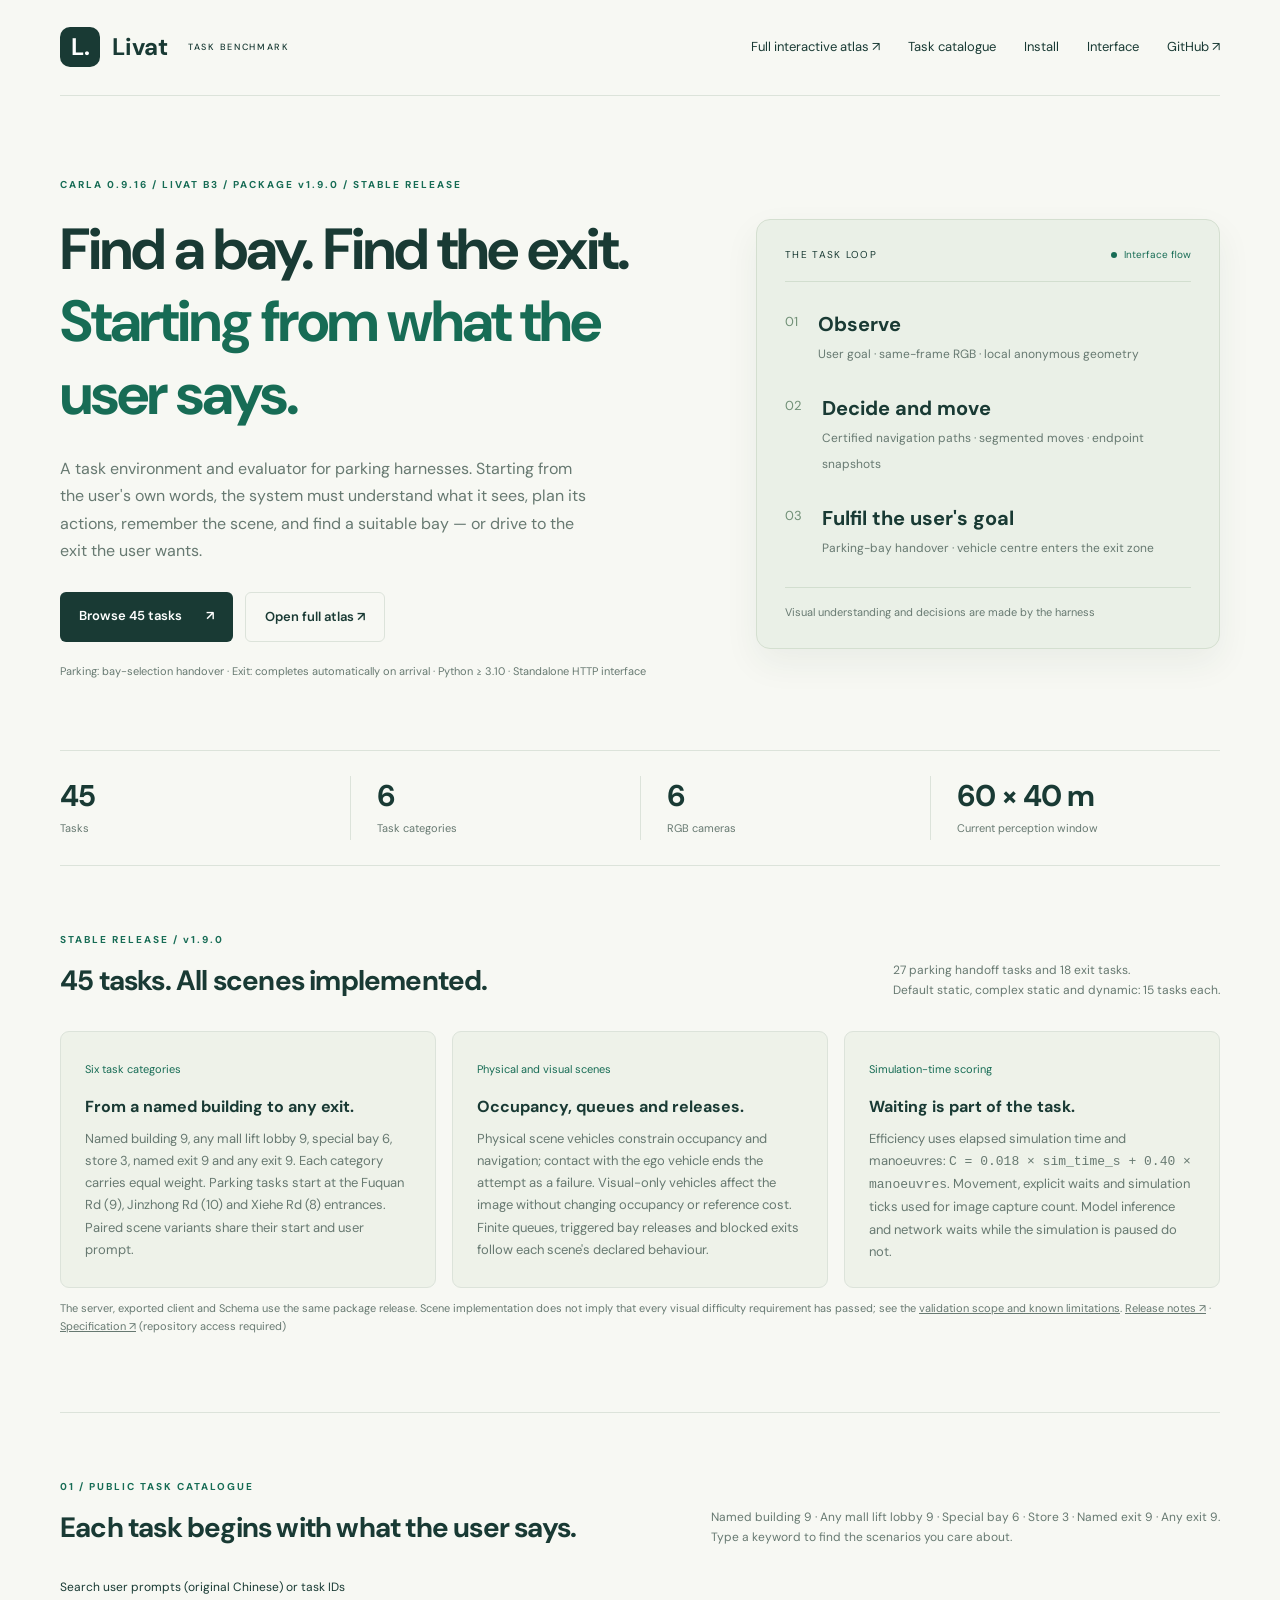
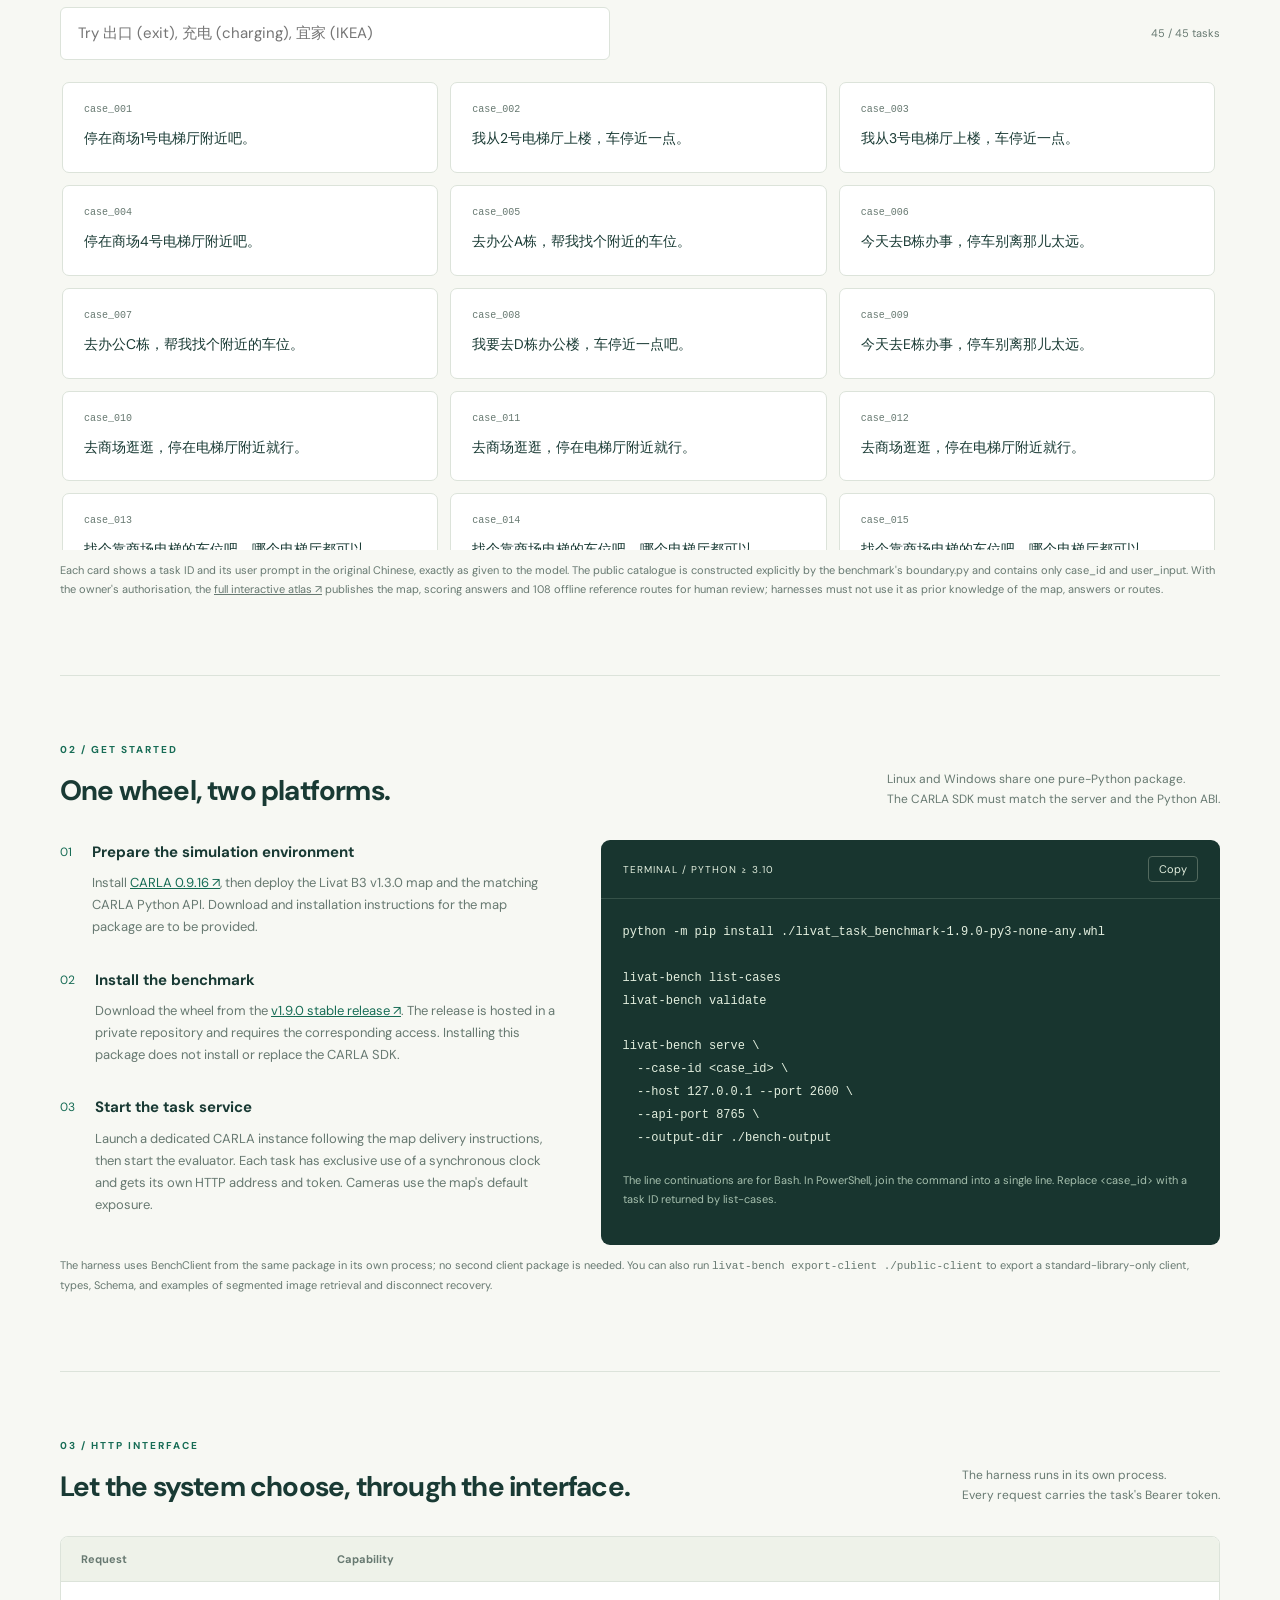
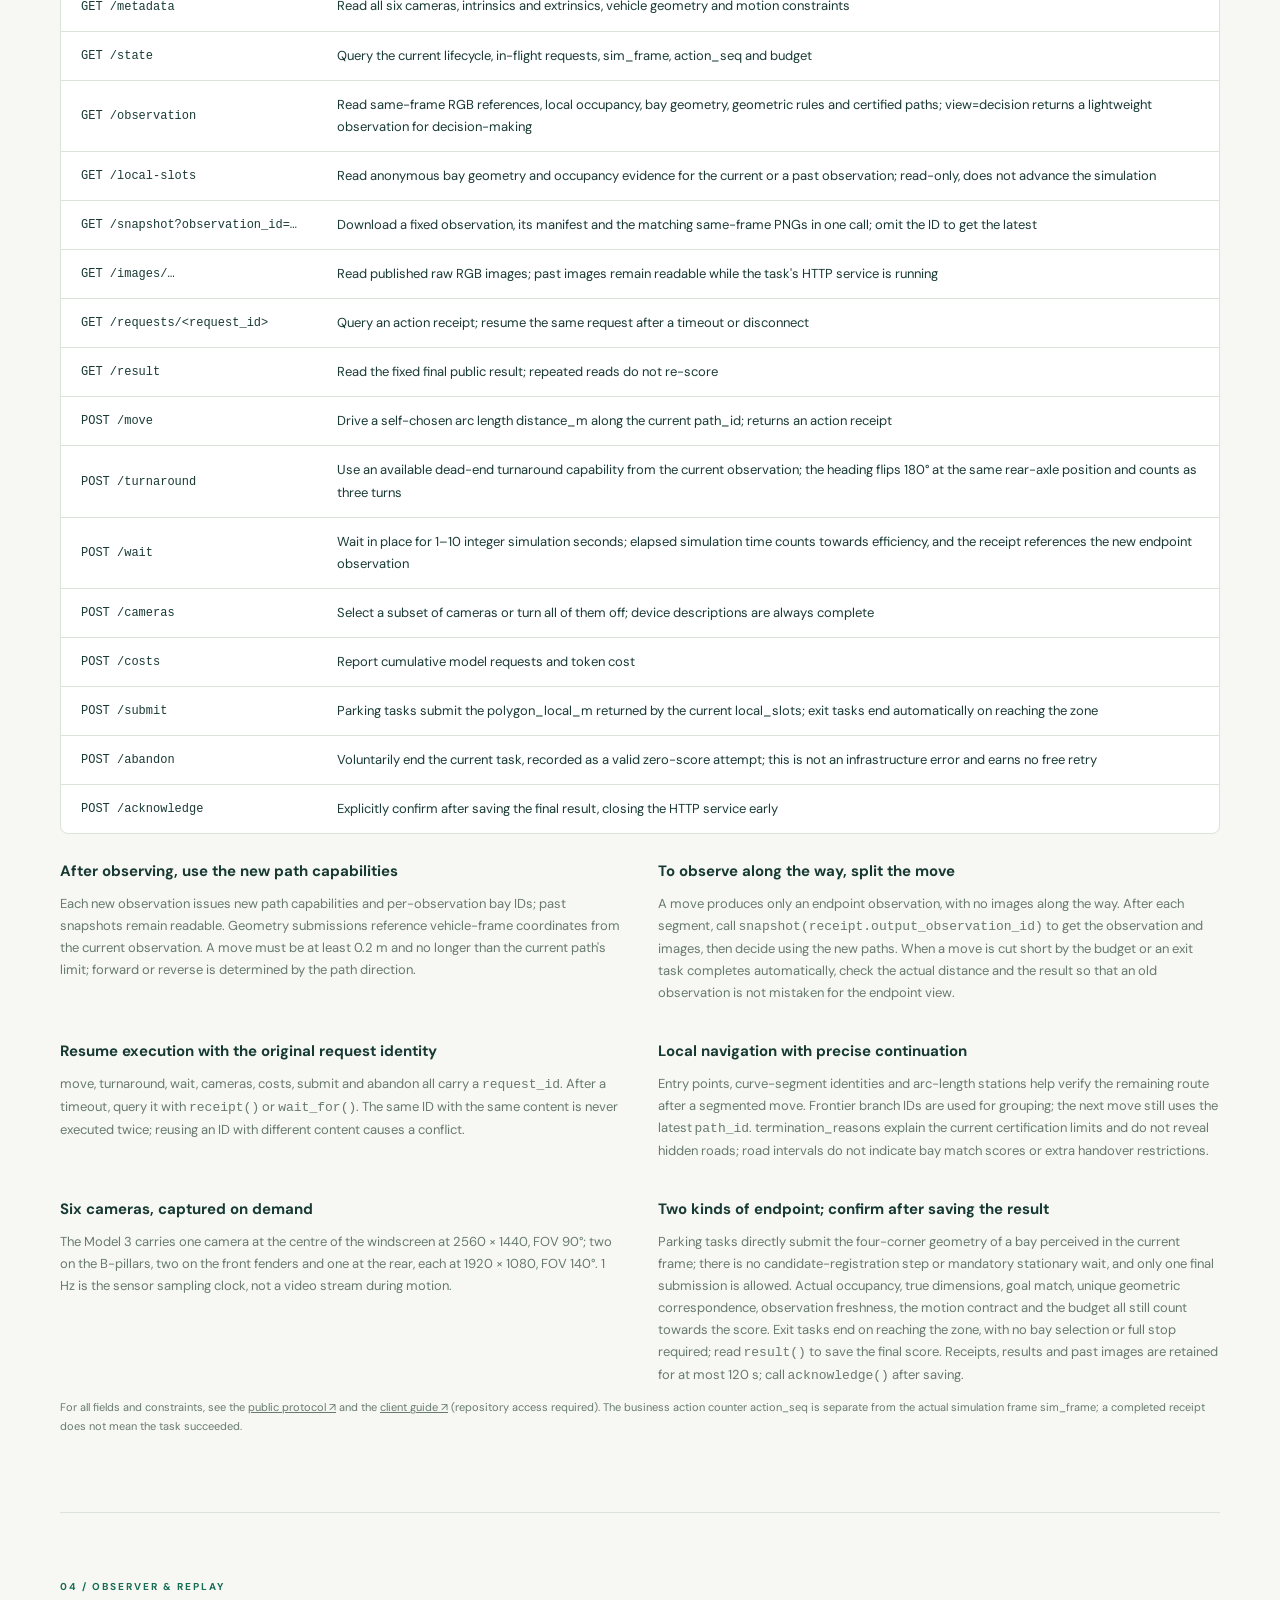
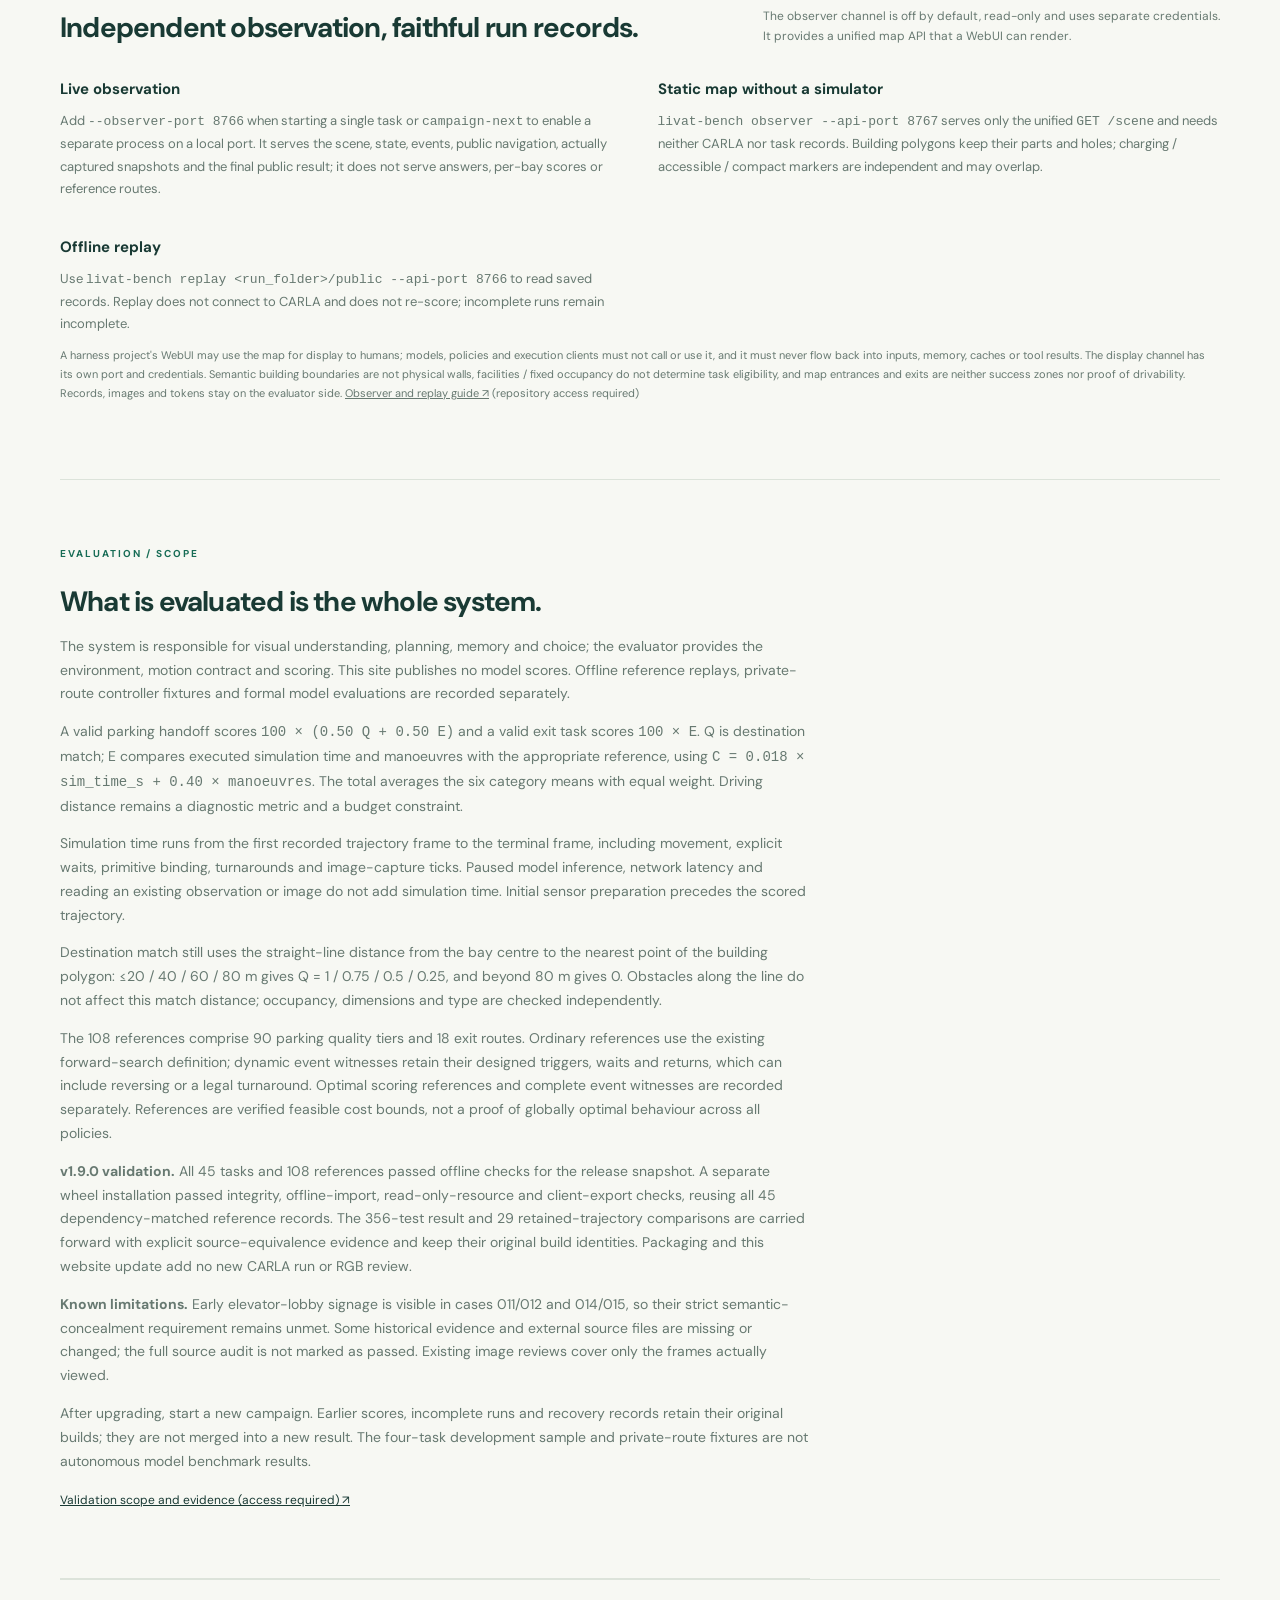
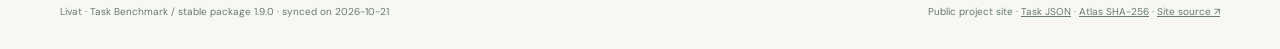
==== commit 3328fb39: "release: sync public site and atlas with benchmark v1.9.0" ====
--- a/index.html
+++ b/index.html
@@ -3,7 +3,7 @@
 <head>
   <meta charset="utf-8">
   <meta name="viewport" content="width=device-width, initial-scale=1">
-  <meta name="description" content="Livat Task Benchmark — a task environment and evaluator for CARLA parking harnesses. Installation, a public 33-task catalogue, reliable action receipts, endpoint snapshots and the full interactive atlas.">
+  <meta name="description" content="Livat Task Benchmark — a task environment and evaluator for CARLA parking harnesses. Installation, a public 45-task catalogue, reliable action receipts, endpoint snapshots and the full interactive atlas.">
   <title>Livat · Task Benchmark</title>
   <link rel="stylesheet" href="styles.css">
   <script src="app.js" defer></script>
@@ -22,11 +22,11 @@
 <main>
   <section class="hero">
     <div>
-      <p class="eyebrow">CARLA 0.9.16 / LIVAT B3 / PACKAGE v1.8.1</p>
+      <p class="eyebrow">CARLA 0.9.16 / LIVAT B3 / PACKAGE v1.9.0 / STABLE RELEASE</p>
       <h1>Find a bay. Find the exit.<br><span>Starting from what the user says.</span></h1>
       <p class="intro">A task environment and evaluator for parking harnesses. Starting from the user's own words, the system must understand what it sees, plan its actions, remember the scene, and find a suitable bay — or drive to the exit the user wants.</p>
       <div class="buttons">
-        <a class="primary" href="#tasks">Browse 33 tasks <span>↗</span></a>
+        <a class="primary" href="#tasks">Browse 45 tasks <span>↗</span></a>
         <a class="secondary" href="atlas.html">Open full atlas ↗</a>
       </div>
       <p class="hero-note">Parking: bay-selection handover · Exit: completes automatically on arrival · Python ≥ 3.10 · Standalone HTTP interface</p>
@@ -41,7 +41,7 @@
   </section>
 
   <div class="metrics">
-    <div><b>33</b><span>Tasks</span></div>
+    <div><b>45</b><span>Tasks</span></div>
     <div><b>6</b><span>Task categories</span></div>
     <div><b>6</b><span>RGB cameras</span></div>
     <div><b>60 × 40 m</b><span>Current perception window</span></div>
@@ -49,27 +49,27 @@
 
   <section id="release">
     <div class="section-head">
-      <div><p class="eyebrow">RELEASE / v1.8.1</p><h2>33 tasks in six categories, one complete run each.</h2></div>
-      <p>21 parking handoff tasks and 12 exit tasks. Each category carries equal weight in the aggregate score.<br>Junction turns are fixed-radius curves; reference routes drive forward only.</p>
+      <div><p class="eyebrow">STABLE RELEASE / v1.9.0</p><h2>45 tasks. All scenes implemented.</h2></div>
+      <p>27 parking handoff tasks and 18 exit tasks.<br>Default static, complex static and dynamic: 15 tasks each.</p>
     </div>
     <div class="release-grid">
-      <article><span class="feature-label">Six task categories</span><h3>From a named building to any exit.</h3><p>Named building 9 (mall lift lobbies 1–4 and office towers A–E, one task each), any mall lift lobby 3, special bay 6 (accessible and charging, 3 each), store 3 (IKEA, 7FRESH and Suning, one task each), named exit 9 (three per exit, mostly from starts nearer another exit) and any exit 3 from three interior starts. Parking tasks start at the Fuquan Rd (7), Jinzhong Rd (8) and Xiehe Rd (6) entrances.</p></article>
-      <article><span class="feature-label">Junction motion</span><h3>No stubs, no forks inside a junction.</h3><p>Each road ends at its junction mouth; inside, the only motion is a complete turn from the approach mouth to a departure mouth, including going straight. Corners are 6 m arcs, tightened to the steering limit when needed, with Dubins arc–line–arc joins where the adjacent roads leave no room. The vehicle is an oriented point: paths are certified for road visibility, not body collision.</p></article>
-      <article><span class="feature-label">Forward-only references</span><h3>Baselines never reverse.</h3><p>Every reference route leaves in the start heading and drives forward only, without reversing or turning around. Reversing and the dead-end turnaround remain legal actions for the system under test and are scored from its executed trajectory against the same joint cost.</p></article>
+      <article><span class="feature-label">Six task categories</span><h3>From a named building to any exit.</h3><p>Named building 9, any mall lift lobby 9, special bay 6, store 3, named exit 9 and any exit 9. Each category carries equal weight. Parking tasks start at the Fuquan Rd (9), Jinzhong Rd (10) and Xiehe Rd (8) entrances. Paired scene variants share their start and user prompt.</p></article>
+      <article><span class="feature-label">Physical and visual scenes</span><h3>Occupancy, queues and releases.</h3><p>Physical scene vehicles constrain occupancy and navigation; contact with the ego vehicle ends the attempt as a failure. Visual-only vehicles affect the image without changing occupancy or reference cost. Finite queues, triggered bay releases and blocked exits follow each scene's declared behaviour.</p></article>
+      <article><span class="feature-label">Simulation-time scoring</span><h3>Waiting is part of the task.</h3><p>Efficiency uses elapsed simulation time and manoeuvres: <code>C = 0.018 × sim_time_s + 0.40 × manoeuvres</code>. Movement, explicit waits and simulation ticks used for image capture count. Model inference and network waits while the simulation is paused do not.</p></article>
     </div>
-    <p class="caption">The current version comes from the benchmark's single package declaration. The server, exported client and Schema must all come from the same release. <a href="https://github.com/Starlento/livat-task-benchmark/blob/v1.8.1/docs/RELEASE_NOTES.md">Release notes ↗</a> · <a href="https://github.com/Starlento/livat-task-benchmark/blob/v1.8.1/SPEC.md">Specification ↗</a> (repository access required)</p>
+    <p class="caption">The server, exported client and Schema use the same package release. Scene implementation does not imply that every visual difficulty requirement has passed; see the <a href="#evaluation">validation scope and known limitations</a>. <a href="https://github.com/Starlento/livat-task-benchmark/blob/v1.9.0/docs/RELEASE_NOTES.md">Release notes ↗</a> · <a href="https://github.com/Starlento/livat-task-benchmark/blob/v1.9.0/SPEC.md">Specification ↗</a> (repository access required)</p>
   </section>
 
   <section id="tasks">
     <div class="section-head">
       <div><p class="eyebrow">01 / PUBLIC TASK CATALOGUE</p><h2>Each task begins with what the user says.</h2></div>
-      <p>Named building 9 · Any mall lift lobby 3 · Special bay 6 · Store 5 · Named exit 9 · Any exit 9.<br>Type a keyword to find the scenarios you care about.</p>
+      <p>Named building 9 · Any mall lift lobby 9 · Special bay 6 · Store 3 · Named exit 9 · Any exit 9.<br>Type a keyword to find the scenarios you care about.</p>
     </div>
     <label class="search-label" for="search">Search user prompts (original Chinese) or task IDs</label>
     <div class="search-row"><input type="search" id="search" placeholder="Try 出口 (exit), 充电 (charging), 宜家 (IKEA)" autocomplete="off"><span id="count" role="status" aria-live="polite">Loading tasks…</span></div>
     <div id="case-list" class="cases" aria-label="Public task catalogue: task ID and user prompt (original Chinese)"></div>
     <noscript><p>Enable JavaScript to view the task catalogue, or download the <a href="public-cases.json">public task JSON</a>.</p></noscript>
-    <p class="caption">Each card shows a task ID and its user prompt in the original Chinese, exactly as given to the model. The public catalogue is constructed explicitly by the benchmark's boundary.py and contains only case_id and user_input. With the owner's authorisation, the <a href="atlas.html">full interactive atlas ↗</a> publishes the map, scoring answers and 78 offline reference routes for human review; harnesses must not use it as prior knowledge of the map, answers or routes.</p>
+    <p class="caption">Each card shows a task ID and its user prompt in the original Chinese, exactly as given to the model. The public catalogue is constructed explicitly by the benchmark's boundary.py and contains only case_id and user_input. With the owner's authorisation, the <a href="atlas.html">full interactive atlas ↗</a> publishes the map, scoring answers and 108 offline reference routes for human review; harnesses must not use it as prior knowledge of the map, answers or routes.</p>
   </section>
 
   <section id="install">
@@ -80,12 +80,12 @@
     <div class="install-grid">
       <div class="install-steps">
         <article><span>01</span><div><h3>Prepare the simulation environment</h3><p>Install <a href="https://github.com/carla-simulator/carla/releases/tag/0.9.16">CARLA 0.9.16 ↗</a>, then deploy the Livat B3 v1.3.0 map and the matching CARLA Python API. Download and installation instructions for the map package are to be provided.</p></div></article>
-        <article><span>02</span><div><h3>Install the benchmark</h3><p>Download the wheel from the <a href="https://github.com/Starlento/livat-task-benchmark/releases/tag/v1.8.1">v1.8.1 Release ↗</a>. The release is hosted in a private repository and requires the corresponding access. Installing this package does not install or replace the CARLA SDK.</p></div></article>
+        <article><span>02</span><div><h3>Install the benchmark</h3><p>Download the wheel from the <a href="https://github.com/Starlento/livat-task-benchmark/releases/tag/v1.9.0">v1.9.0 stable release ↗</a>. The release is hosted in a private repository and requires the corresponding access. Installing this package does not install or replace the CARLA SDK.</p></div></article>
         <article><span>03</span><div><h3>Start the task service</h3><p>Launch a dedicated CARLA instance following the map delivery instructions, then start the evaluator. Each task has exclusive use of a synchronous clock and gets its own HTTP address and token. Cameras use the map's default exposure.</p></div></article>
       </div>
       <div class="code-card">
         <div class="code-title"><span>TERMINAL / PYTHON ≥ 3.10</span><button id="copy" type="button">Copy</button></div>
-        <pre><code id="install-code">python -m pip install ./livat_task_benchmark-1.8.1-py3-none-any.whl
+        <pre><code id="install-code">python -m pip install ./livat_task_benchmark-1.9.0-py3-none-any.whl
 
 livat-bench list-cases
 livat-bench validate
@@ -119,7 +119,8 @@
           <tr><td>GET /requests/&lt;request_id&gt;</td><td>Query an action receipt; resume the same request after a timeout or disconnect</td></tr>
           <tr><td>GET /result</td><td>Read the fixed final public result; repeated reads do not re-score</td></tr>
           <tr><td>POST /move</td><td>Drive a self-chosen arc length distance_m along the current path_id; returns an action receipt</td></tr>
-          <tr><td>POST /wait</td><td>Wait in place for 1–10 integer simulation seconds; the receipt references the observation taken on completion</td></tr>
+          <tr><td>POST /turnaround</td><td>Use an available dead-end turnaround capability from the current observation; the heading flips 180° at the same rear-axle position and counts as three turns</td></tr>
+          <tr><td>POST /wait</td><td>Wait in place for 1–10 integer simulation seconds; elapsed simulation time counts towards efficiency, and the receipt references the new endpoint observation</td></tr>
           <tr><td>POST /cameras</td><td>Select a subset of cameras or turn all of them off; device descriptions are always complete</td></tr>
           <tr><td>POST /costs</td><td>Report cumulative model requests and token cost</td></tr>
           <tr><td>POST /submit</td><td>Parking tasks submit the polygon_local_m returned by the current local_slots; exit tasks end automatically on reaching the zone</td></tr>
@@ -131,12 +132,12 @@
     <div class="callouts">
       <article><h3>After observing, use the new path capabilities</h3><p>Each new observation issues new path capabilities and per-observation bay IDs; past snapshots remain readable. Geometry submissions reference vehicle-frame coordinates from the current observation. A move must be at least 0.2 m and no longer than the current path's limit; forward or reverse is determined by the path direction.</p></article>
       <article><h3>To observe along the way, split the move</h3><p>A move produces only an endpoint observation, with no images along the way. After each segment, call <code>snapshot(receipt.output_observation_id)</code> to get the observation and images, then decide using the new paths. When a move is cut short by the budget or an exit task completes automatically, check the actual distance and the result so that an old observation is not mistaken for the endpoint view.</p></article>
-      <article><h3>Resume execution with the original request identity</h3><p>move, wait, cameras, costs, submit and abandon all carry a <code>request_id</code>. After a timeout, query it with <code>receipt()</code> or <code>wait_for()</code>. The same ID with the same content is never executed twice; reusing an ID with different content causes a conflict.</p></article>
+      <article><h3>Resume execution with the original request identity</h3><p>move, turnaround, wait, cameras, costs, submit and abandon all carry a <code>request_id</code>. After a timeout, query it with <code>receipt()</code> or <code>wait_for()</code>. The same ID with the same content is never executed twice; reusing an ID with different content causes a conflict.</p></article>
       <article><h3>Local navigation with precise continuation</h3><p>Entry points, curve-segment identities and arc-length stations help verify the remaining route after a segmented move. Frontier branch IDs are used for grouping; the next move still uses the latest <code>path_id</code>. termination_reasons explain the current certification limits and do not reveal hidden roads; road intervals do not indicate bay match scores or extra handover restrictions.</p></article>
       <article><h3>Six cameras, captured on demand</h3><p>The Model 3 carries one camera at the centre of the windscreen at 2560 × 1440, FOV 90°; two on the B-pillars, two on the front fenders and one at the rear, each at 1920 × 1080, FOV 140°. 1 Hz is the sensor sampling clock, not a video stream during motion.</p></article>
-      <article><h3>Two kinds of endpoint; confirm after saving the result</h3><p>Parking tasks submit the four-corner geometry of a bay perceived in the current frame, and only one final submission is allowed. Actual occupancy, true dimensions, goal match, unique geometric correspondence, observation freshness, the motion contract and the budget all still count towards the score. Exit tasks end on reaching the zone, with no bay selection or full stop required; read <code>result()</code> to save the final score. Receipts, results and past images are retained for at most 120 s; call <code>acknowledge()</code> after saving.</p></article>
+      <article><h3>Two kinds of endpoint; confirm after saving the result</h3><p>Parking tasks directly submit the four-corner geometry of a bay perceived in the current frame; there is no candidate-registration step or mandatory stationary wait, and only one final submission is allowed. Actual occupancy, true dimensions, goal match, unique geometric correspondence, observation freshness, the motion contract and the budget all still count towards the score. Exit tasks end on reaching the zone, with no bay selection or full stop required; read <code>result()</code> to save the final score. Receipts, results and past images are retained for at most 120 s; call <code>acknowledge()</code> after saving.</p></article>
     </div>
-    <p class="caption">For all fields and constraints, see the <a href="https://github.com/Starlento/livat-task-benchmark/blob/v1.8.1/client/PROTOCOL.md">public protocol ↗</a> and the <a href="https://github.com/Starlento/livat-task-benchmark/blob/v1.8.1/docs/CLIENT_GUIDE.md">client guide ↗</a> (repository access required). The business action counter action_seq is separate from the actual simulation frame sim_frame; a completed receipt does not mean the task succeeded.</p>
+    <p class="caption">For all fields and constraints, see the <a href="https://github.com/Starlento/livat-task-benchmark/blob/v1.9.0/client/PROTOCOL.md">public protocol ↗</a> and the <a href="https://github.com/Starlento/livat-task-benchmark/blob/v1.9.0/docs/CLIENT_GUIDE.md">client guide ↗</a> (repository access required). The business action counter action_seq is separate from the actual simulation frame sim_frame; a completed receipt does not mean the task succeeded.</p>
   </section>
 
   <section id="observer">
@@ -149,22 +150,26 @@
       <article><h3>Static map without a simulator</h3><p><code>livat-bench observer --api-port 8767</code> serves only the unified <code>GET /scene</code> and needs neither CARLA nor task records. Building polygons keep their parts and holes; charging / accessible / compact markers are independent and may overlap.</p></article>
       <article><h3>Offline replay</h3><p>Use <code>livat-bench replay &lt;run_folder&gt;/public --api-port 8766</code> to read saved records. Replay does not connect to CARLA and does not re-score; incomplete runs remain incomplete.</p></article>
     </div>
-    <p class="caption">A harness project's WebUI may use the map for display to humans; models, policies and execution clients must not call or use it, and it must never flow back into inputs, memory, caches or tool results. The display channel has its own port and credentials. Semantic building boundaries are not physical walls, facilities / fixed occupancy do not determine task eligibility, and map entrances and exits are neither success zones nor proof of drivability. Records, images and tokens stay on the evaluator side. <a href="https://github.com/Starlento/livat-task-benchmark/blob/v1.8.1/docs/OBSERVER.md">Observer and replay guide ↗</a> (repository access required)</p>
+    <p class="caption">A harness project's WebUI may use the map for display to humans; models, policies and execution clients must not call or use it, and it must never flow back into inputs, memory, caches or tool results. The display channel has its own port and credentials. Semantic building boundaries are not physical walls, facilities / fixed occupancy do not determine task eligibility, and map entrances and exits are neither success zones nor proof of drivability. Records, images and tokens stay on the evaluator side. <a href="https://github.com/Starlento/livat-task-benchmark/blob/v1.9.0/docs/OBSERVER.md">Observer and replay guide ↗</a> (repository access required)</p>
   </section>
 
-  <section class="evaluation">
+  <section class="evaluation" id="evaluation">
     <p class="eyebrow">EVALUATION / SCOPE</p>
     <h2>What is evaluated is the whole system.</h2>
-    <p>The system is responsible for visual understanding, planning, memory and choice; the evaluator is responsible for the environment, the motion contract and scoring. This site publishes no model scores. Offline reference replays, controller fixtures that use private routes, and formal model evaluations are recorded separately.</p>
-    <p>A valid static parking task scores 100 × (0.50 Q + 0.50 E) and an exit task 100 × E, where Q is destination match and E is motion efficiency against a reference with joint cost C = 0.60 L/100 + 0.40 T (L: driving distance in metres, T: manoeuvres). The total averages the six category means with equal weight.</p>
-    <p>Destination match is tiered by the straight-line distance from the bay centre to the nearest point of the building polygon: ≤20 / 40 / 60 / 80 m gives Q = 1 / 0.75 / 0.5 / 0.25, and beyond 80 m gives 0. Obstacles along the line do not affect this distance; the bay's own occupancy, dimensions and type are still judged independently. There are 78 references (66 parking quality tiers and 12 exits); two parking tasks have a zero-distance full-match reference, so a well-founded early stop is not penalised. After upgrading, create a new campaign; earlier experiments keep their original builds.</p>
-    <p>For v1.8.1, 273 unit tests and 33-task / 78-reference offline validation passed, including real HTTP checks of the wait contract. This patch reduces the task set and clarifies wait; it introduces no new CARLA run or RGB review. The v1.8.0 controller fixtures and image reviews keep their original build identity. The four development tasks comprise three parking tasks and one any-exit task; they are not a model evaluation result. All live evidence is from private-route controller fixtures, not autonomous model task success.</p>
-    <p><strong>Source audit limitation.</strong> The full external source audit could not be repeated because the frozen map-authoring source was not available on the release machine; no source binding was relabeled. Mall lift lobby 4 was admitted after fresh signage review; its main public doorway remains unverified in the frozen map, and scoring uses the building polygon, not an entrance.</p>
-    <a href="https://github.com/Starlento/livat-task-benchmark/blob/v1.8.1/docs/RUNTIME_VALIDATION.md">Runtime validation report (access required) ↗</a>
+    <p>The system is responsible for visual understanding, planning, memory and choice; the evaluator provides the environment, motion contract and scoring. This site publishes no model scores. Offline reference replays, private-route controller fixtures and formal model evaluations are recorded separately.</p>
+    <p>A valid parking handoff scores <code>100 × (0.50 Q + 0.50 E)</code> and a valid exit task scores <code>100 × E</code>. Q is destination match; E compares executed simulation time and manoeuvres with the appropriate reference, using <code>C = 0.018 × sim_time_s + 0.40 × manoeuvres</code>. The total averages the six category means with equal weight. Driving distance remains a diagnostic metric and a budget constraint.</p>
+    <p>Simulation time runs from the first recorded trajectory frame to the terminal frame, including movement, explicit waits, primitive binding, turnarounds and image-capture ticks. Paused model inference, network latency and reading an existing observation or image do not add simulation time. Initial sensor preparation precedes the scored trajectory.</p>
+    <p>Destination match still uses the straight-line distance from the bay centre to the nearest point of the building polygon: ≤20 / 40 / 60 / 80 m gives Q = 1 / 0.75 / 0.5 / 0.25, and beyond 80 m gives 0. Obstacles along the line do not affect this match distance; occupancy, dimensions and type are checked independently.</p>
+    <p>The 108 references comprise 90 parking quality tiers and 18 exit routes. Ordinary references use the existing forward-search definition; dynamic event witnesses retain their designed triggers, waits and returns, which can include reversing or a legal turnaround. Optimal scoring references and complete event witnesses are recorded separately. References are verified feasible cost bounds, not a proof of globally optimal behaviour across all policies.</p>
+    <p><strong>v1.9.0 validation.</strong> All 45 tasks and 108 references passed offline checks for the release snapshot. A separate wheel installation passed integrity, offline-import, read-only-resource and client-export checks, reusing all 45 dependency-matched reference records. The 356-test result and 29 retained-trajectory comparisons are carried forward with explicit source-equivalence evidence and keep their original build identities. Packaging and this website update add no new CARLA run or RGB review.</p>
+    <p><strong>Known limitations.</strong> Early elevator-lobby signage is visible in cases 011/012 and 014/015, so their strict semantic-concealment requirement remains unmet. Some historical evidence and external source files are missing or changed; the full source audit is not marked as passed. Existing image reviews cover only the frames actually viewed.</p>
+    <p>After upgrading, start a new campaign. Earlier scores, incomplete runs and recovery records retain their original builds; they are not merged into a new result. The four-task development sample and private-route fixtures are not autonomous model benchmark results.</p>
+    <a href="https://github.com/Starlento/livat-task-benchmark/blob/v1.9.0/docs/RUNTIME_VALIDATION.md">Validation scope and evidence (access required) ↗</a>
   </section>
+
 </main>
 <footer>
-  <span>Livat · Task Benchmark / package 1.8.1 · synced on 2026-10-20</span>
+  <span>Livat · Task Benchmark / stable package 1.9.0 · synced on 2026-10-21</span>
   <span>Public project site · <a href="public-cases.json">Task JSON</a> · <a href="atlas-sha256.txt">Atlas SHA-256</a> · <a href="https://github.com/Starlento/livat-benchmark-site">Site source ↗</a></span>
 </footer>
 </body>
